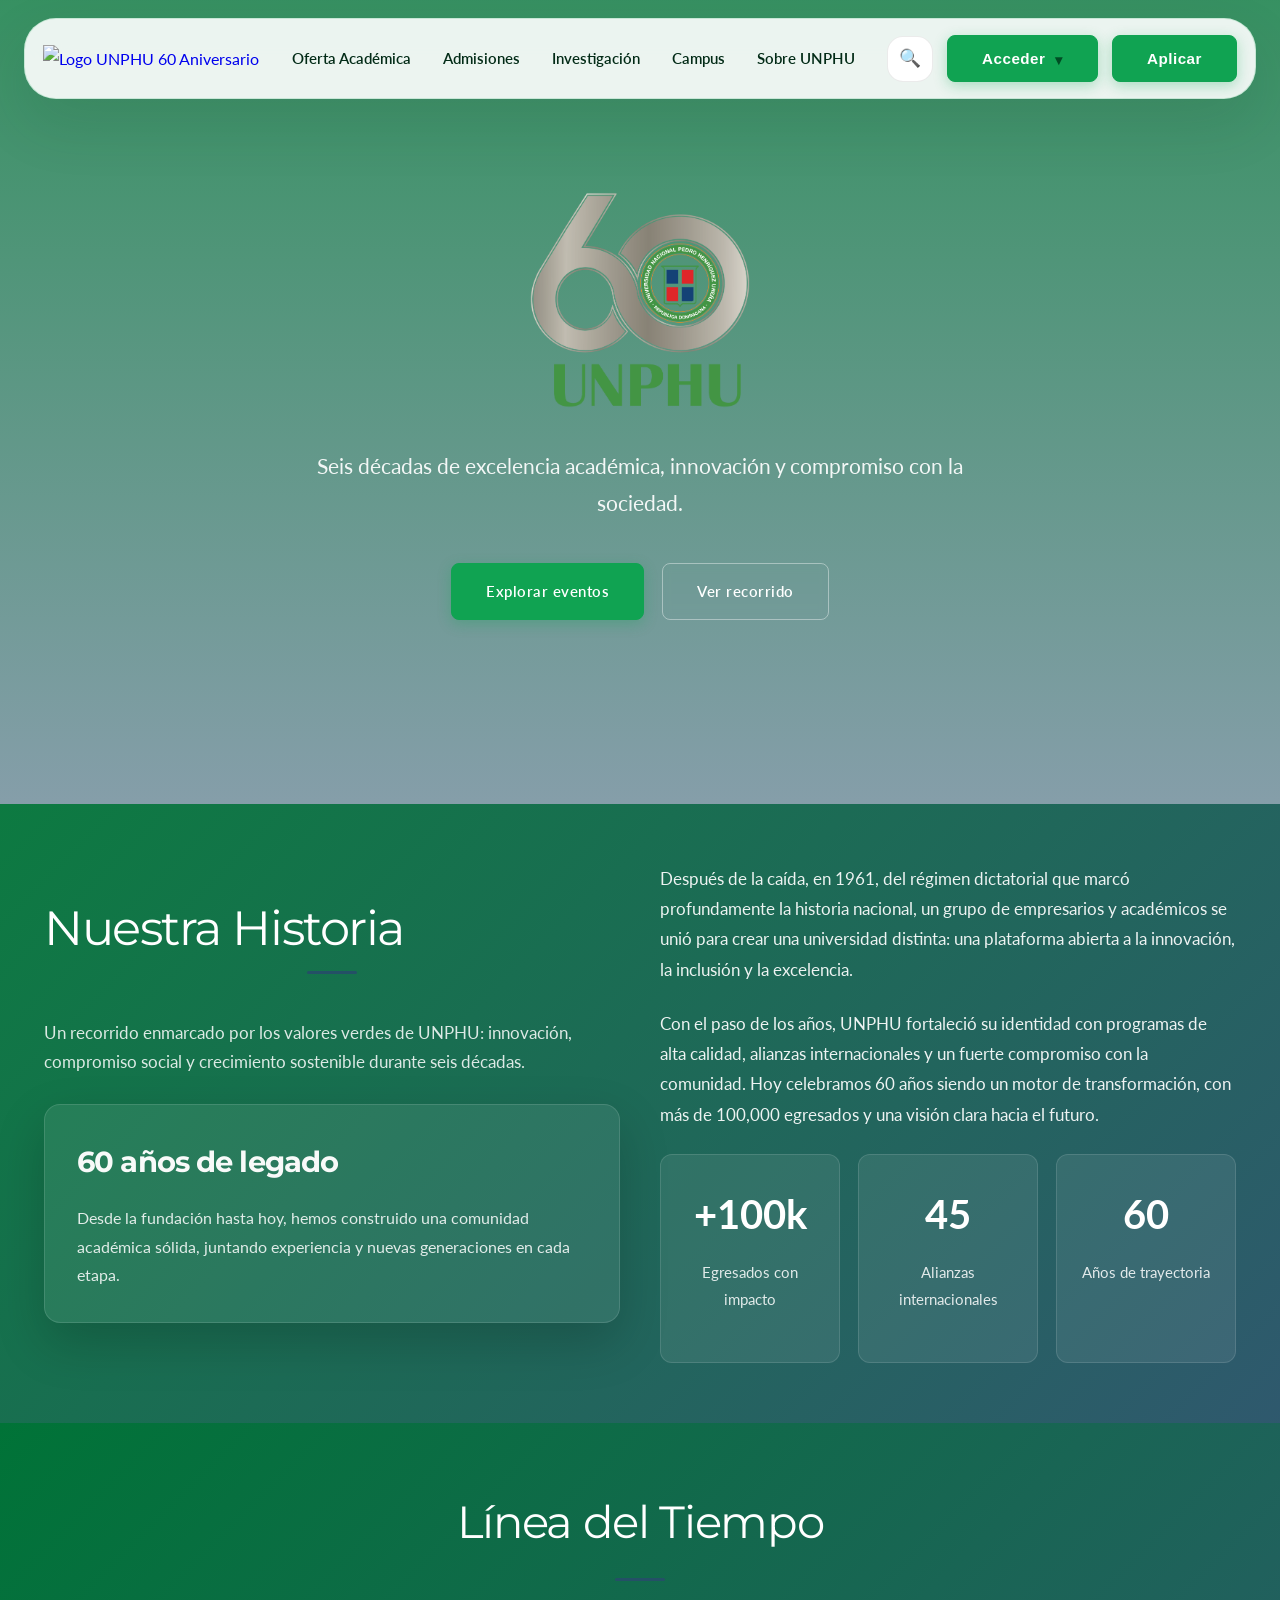
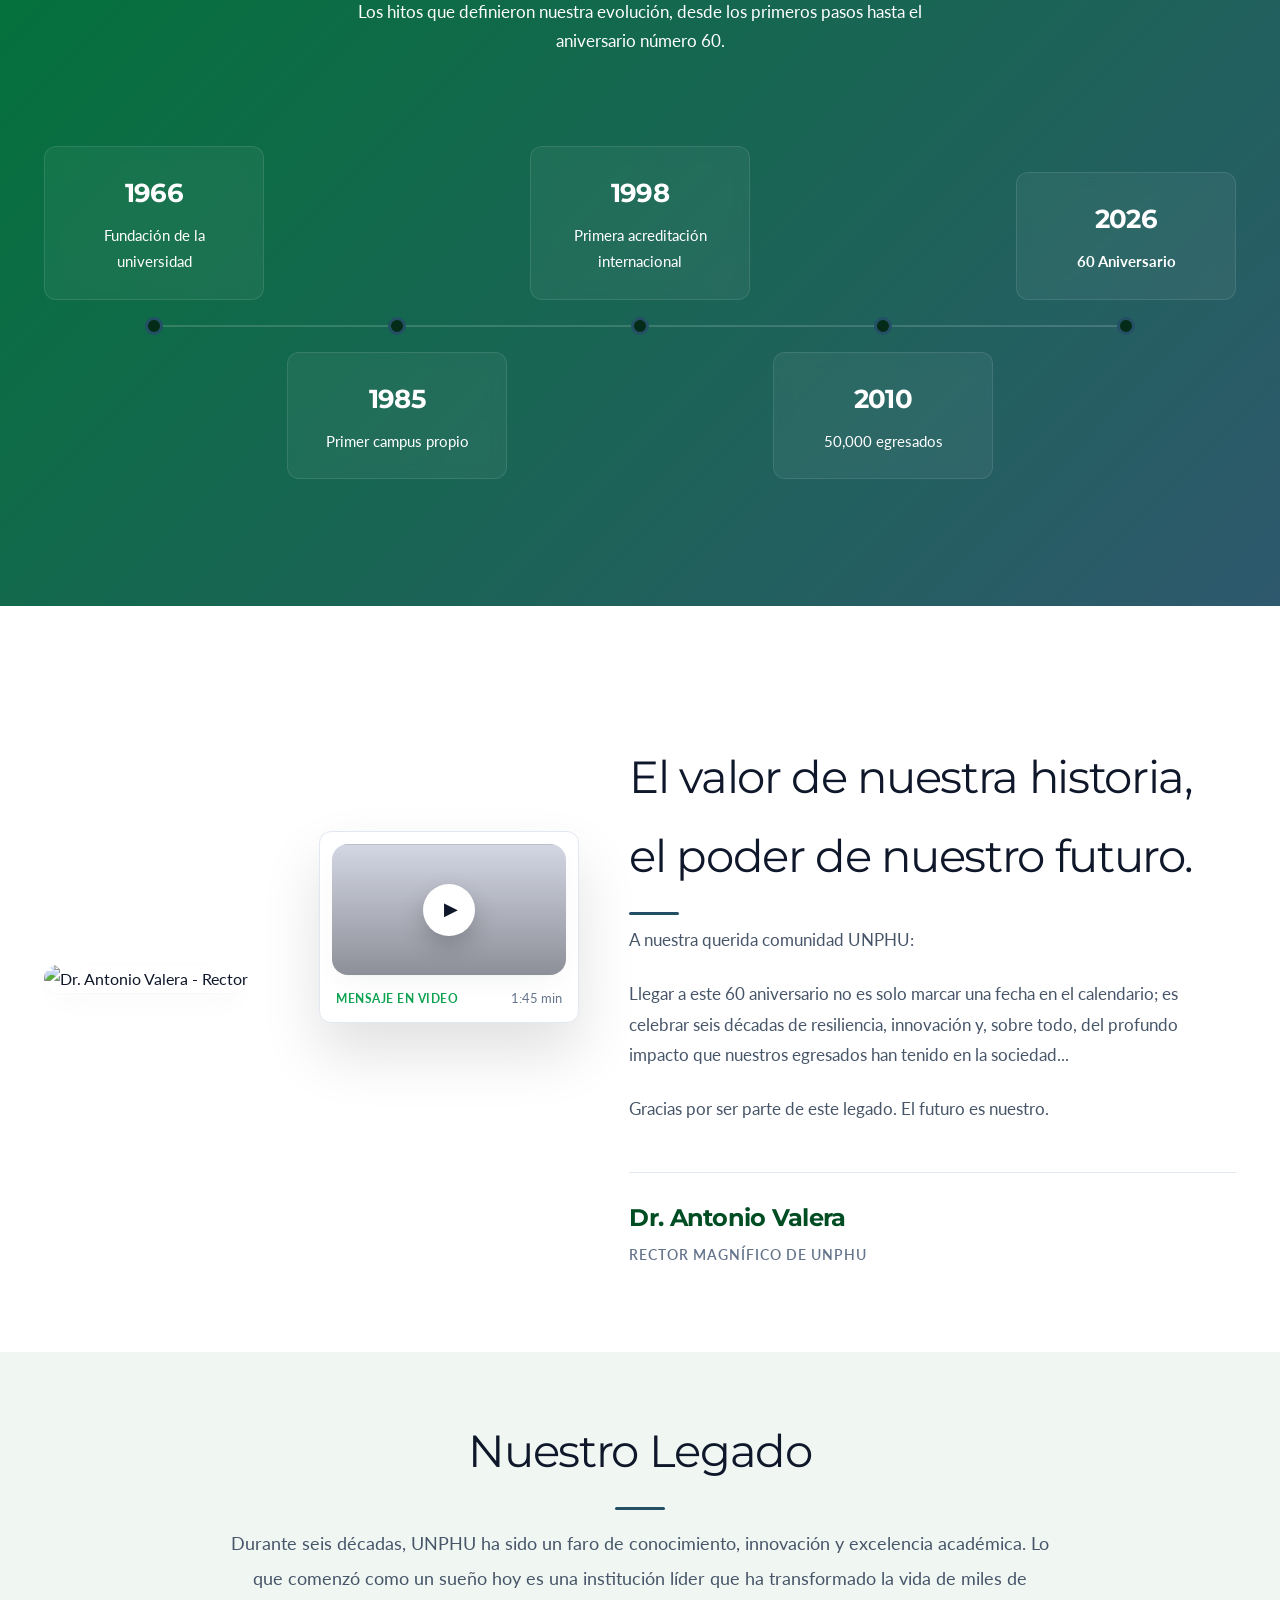
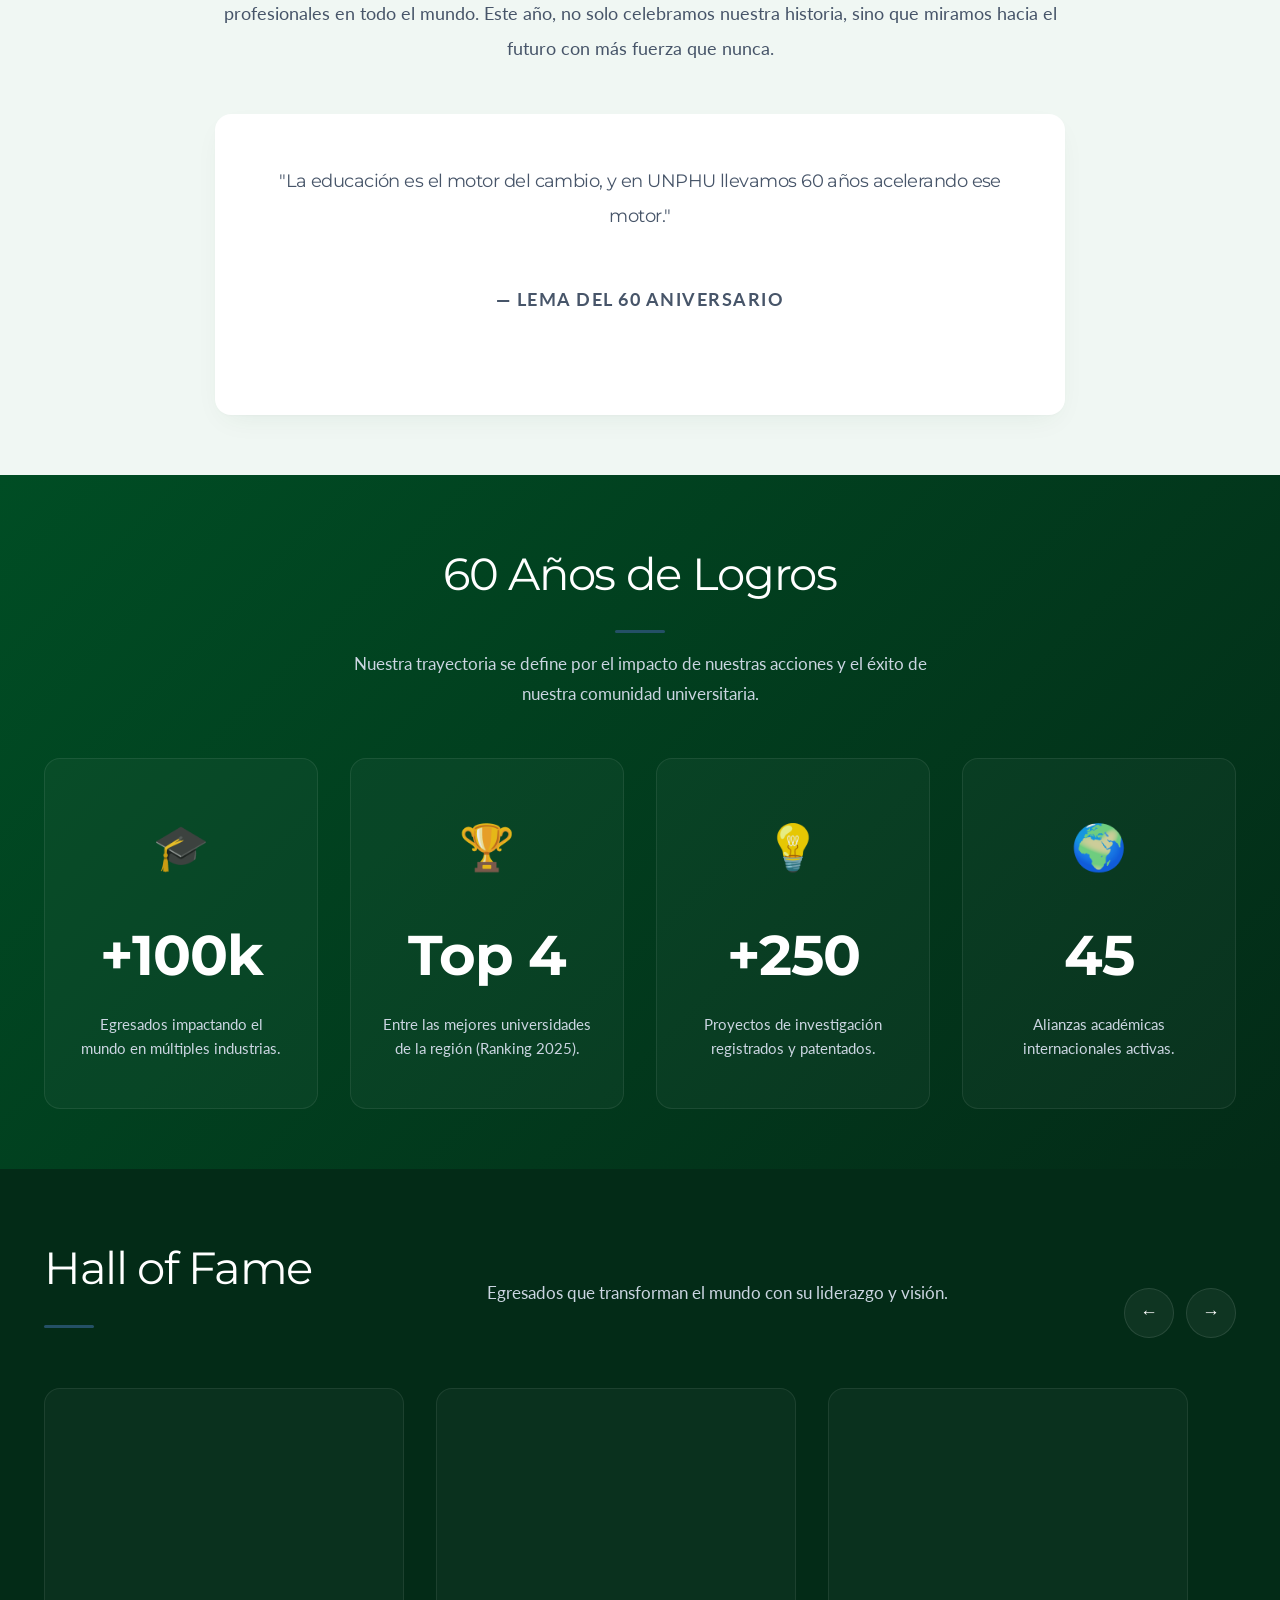
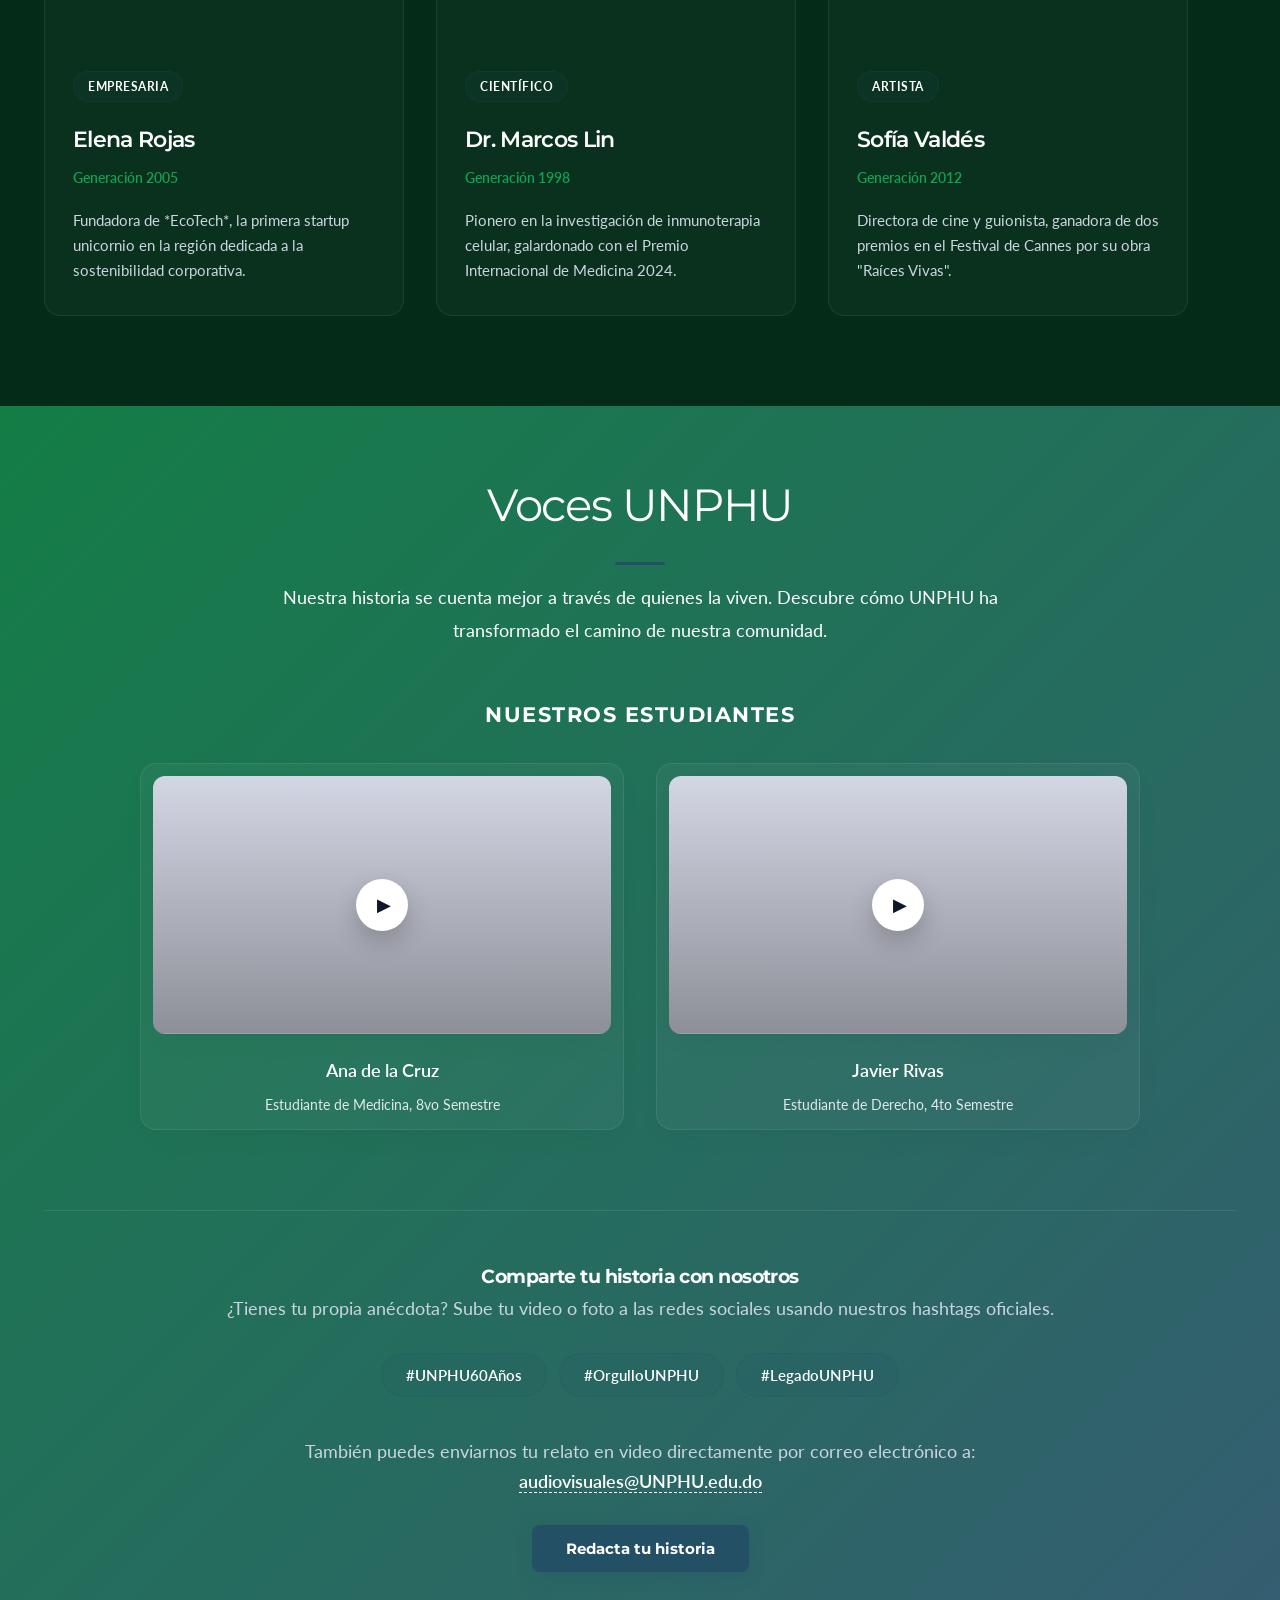
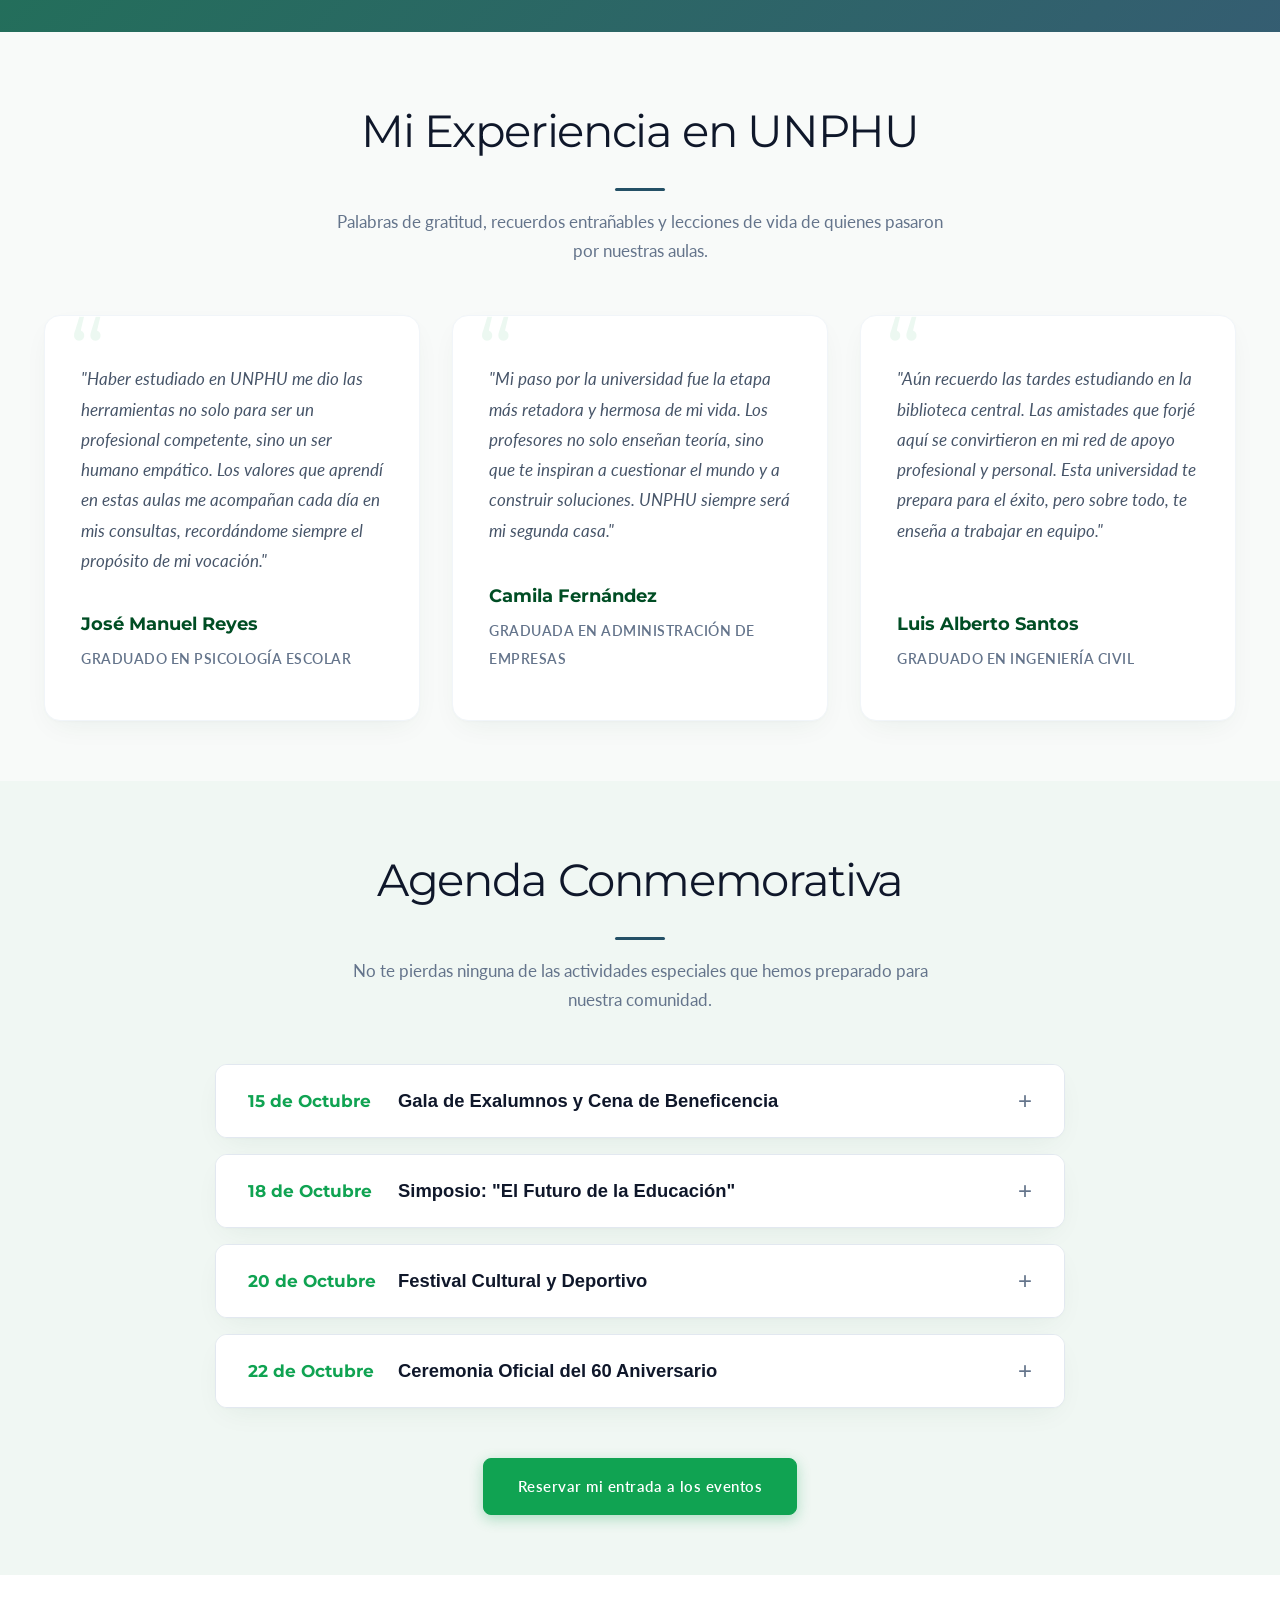
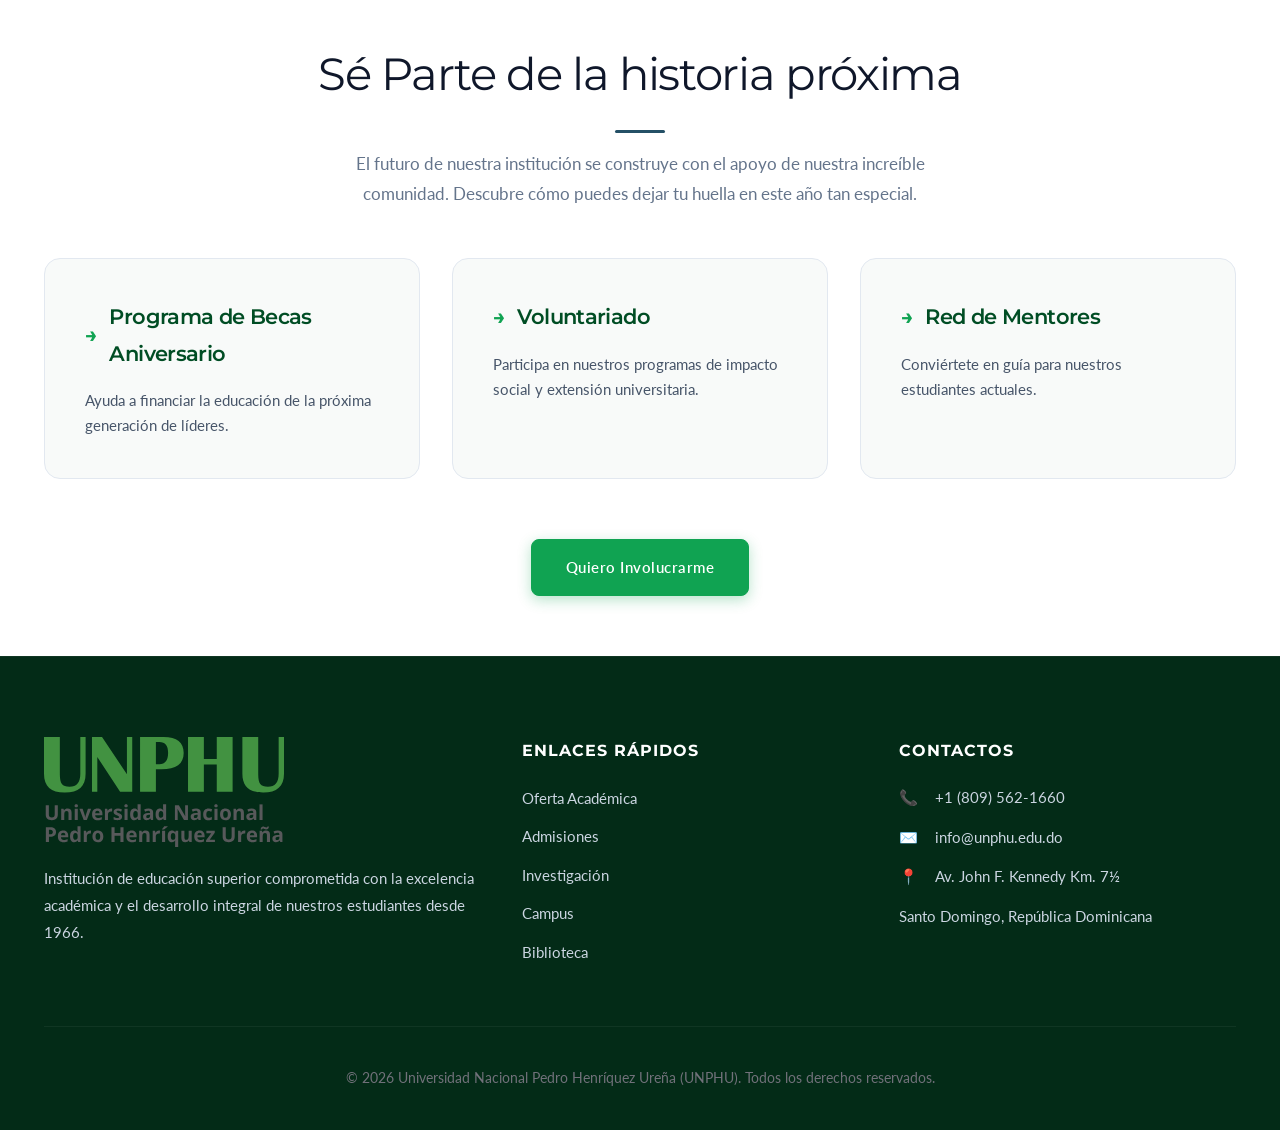
==== index.html @ 2c70471e "eliminé voces egresados" ====
<!DOCTYPE html>
<html lang="es">
<head>
    <meta charset="UTF-8">
    <meta name="viewport" content="width=device-width, initial-scale=1.0">
    <title>60 Aniversario | UNPHU</title>
    <link rel="preconnect" href="https://fonts.googleapis.com">
    <link rel="preconnect" href="https://fonts.gstatic.com" crossorigin>
    <link href="https://fonts.googleapis.com/css2?family=Lato:ital,wght@0,100;0,300;0,400;0,700;0,900;1,100;1,300;1,400;1,700;1,900&family=Montserrat:ital,wght@0,100..900;1,100..900&display=swap" rel="stylesheet">
    <link rel="stylesheet" href="css/style.css">
</head>
<body>

    <header>
        <div class="nav-container">
            <a href="#" class="logo">
                <img src="https://innovacion.unphu.edu.do/logo-unphu-60-aniversario.png" alt="Logo UNPHU 60 Aniversario" class="header-logo-img">
            </a>
            <nav class="main-nav">
                <a href="#oferta">Oferta Académica</a>
                <a href="#admisiones">Admisiones</a>
                <a href="#investigacion">Investigación</a>
                <a href="#campus">Campus</a>
                <a href="#sobre">Sobre UNPHU</a>
            </nav>
            <div class="header-actions">
                <button class="search-btn" aria-label="Buscar">🔍</button>
                <button class="btn btn-primary header-cta">Acceder</button>
                <button class="btn btn-primary">Aplicar</button>
            </div>
        </div>
    </header>

    <section class="hero hero-landing">
        <video class="hero-video-background" autoplay muted loop playsinline>
            <source src="assets\videos\animate.mp4" type="video/mp4">
        </video>
        <div class="hero-content fade-up">
            <img src="images\logos\logo 60 Nuevo-01.png" alt="Logo UNPHU 60 Aniversario" class="hero-logo">
            <p class="hero-subtitle">Seis décadas de excelencia académica, innovación y compromiso con la sociedad.</p>
            <div class="cta-group">
                <a href="#agenda" class="btn btn-primary">Explorar eventos</a>
                <a href="#mensaje-rector" class="btn btn-secondary">Ver recorrido</a>
            </div>
        </div>
    </section>

    <section class="history-intro" id="historia">
        <div class="container history-grid">
            <div class="history-panel reveal-left">
                <h2 class="section-title text-white">Nuestra Historia</h2>
                <p class="section-description light">Un recorrido enmarcado por los valores verdes de UNPHU: innovación, compromiso social y crecimiento sostenible durante seis décadas.</p>
                <div class="history-card">
                    <h3>60 años de legado</h3>
                    <p>Desde la fundación hasta hoy, hemos construido una comunidad académica sólida, juntando experiencia y nuevas generaciones en cada etapa.</p>
                </div>
            </div>
            <div class="history-content reveal-right">
                <p>Después de la caída, en 1961, del régimen dictatorial que marcó profundamente la historia nacional, un grupo de empresarios y académicos se unió para crear una universidad distinta: una plataforma abierta a la innovación, la inclusión y la excelencia.</p>
                <p>Con el paso de los años, UNPHU fortaleció su identidad con programas de alta calidad, alianzas internacionales y un fuerte compromiso con la comunidad. Hoy celebramos 60 años siendo un motor de transformación, con más de 100,000 egresados y una visión clara hacia el futuro.</p>
                <div class="history-stats-grid">
                    <div class="history-stat">
                        <span>+100k</span>
                        <p>Egresados con impacto</p>
                    </div>
                    <div class="history-stat">
                        <span>45</span>
                        <p>Alianzas internacionales</p>
                    </div>
                    <div class="history-stat">
                        <span>60</span>
                        <p>Años de trayectoria</p>
                    </div>
                </div>
            </div>
        </div>
    </section>

    <section class="timeline-section" id="timeline">
        <div class="container">
            <h2 class="section-title text-white reveal">Línea del Tiempo</h2>
            <p class="section-description light reveal">Los hitos que definieron nuestra evolución, desde los primeros pasos hasta el aniversario número 60.</p>
            
            <div class="timeline-wrapper">
                <div class="timeline-horizontal">
                    <div class="timeline-line"></div>

                    <div class="timeline-item top reveal-left">
                        <div class="timeline-dot"></div>
                        <div class="timeline-content">
                            <h3 class="timeline-year">1966</h3>
                            <p>Fundación de la universidad</p>
                        </div>
                    </div>

                    <div class="timeline-item bottom reveal-right">
                        <div class="timeline-dot"></div>
                        <div class="timeline-content">
                            <h3 class="timeline-year">1985</h3>
                            <p>Primer campus propio</p>
                        </div>
                    </div>

                    <div class="timeline-item top reveal-left">
                        <div class="timeline-dot"></div>
                        <div class="timeline-content">
                            <h3 class="timeline-year">1998</h3>
                            <p>Primera acreditación internacional</p>
                        </div>
                    </div>

                    <div class="timeline-item bottom reveal-right">
                        <div class="timeline-dot"></div>
                        <div class="timeline-content">
                            <h3 class="timeline-year">2010</h3>
                            <p>50,000 egresados</p>
                        </div>
                    </div>

                    <div class="timeline-item top reveal-scale">
                        <div class="timeline-dot"></div>
                        <div class="timeline-content anniversary-highlight">
                            <h3 class="timeline-year">2026</h3>
                            <p><strong>60 Aniversario</strong></p>
                        </div>
                    </div>
                </div>
            </div>
        </div>
    </section>

<!-- En la sección del RECTOR, cambia los estilos inline por un HTML limpio que se beneficia de las nuevas reglas CSS -->
<section class="rector-message" id="mensaje-rector">
    <div class="container">
        <div class="rector-grid">
            <div class="rector-media reveal-left">
                <img src="https://images.unsplash.com/photo-1556157382-97eda2d62296?auto=format&fit=crop&w=800&q=80" alt="Dr. Antonio Valera - Rector" class="rector-photo">
                <div class="rector-video-card">
                    <div class="video-placeholder bg-rector-video">
                        <div class="play-btn small">▶</div>
                    </div>
                    <div class="rector-video-info">
                        <span class="video-badge">Mensaje en video</span>
                        <p>1:45 min</p>
                    </div>
                </div>
            </div>

            <div class="rector-content reveal-right">
                <!-- Se quitó el style inline; la clase badge-60 maneja el contexto premium de manera inteligente -->
                <span class="badge-60">Palabras de Bienvenida</span>
                <h2 class="section-title section-title-left">El valor de nuestra historia, <br>el poder de nuestro futuro.</h2>
                
                <p>A nuestra querida comunidad UNPHU:</p>
                <p>Llegar a este 60 aniversario no es solo marcar una fecha en el calendario; es celebrar seis décadas de resiliencia, innovación y, sobre todo, del profundo impacto que nuestros egresados han tenido en la sociedad...</p>
                <p>Gracias por ser parte de este legado. El futuro es nuestro.</p>

                <div class="rector-signature">
                    <h3 class="rector-name">Dr. Antonio Valera</h3>
                    <p class="rector-title">Rector Magnífico de UNPHU</p>
                </div>
            </div>
        </div>
    </div>
</section>

    <section class="legacy" id="legado">
        <div class="container">
            <h2 class="section-title">Nuestro Legado</h2>
            <div class="legacy-content">
                <p class="reveal">Durante seis décadas, UNPHU ha sido un faro de conocimiento, innovación y excelencia académica. Lo que comenzó como un sueño hoy es una institución líder que ha transformado la vida de miles de profesionales en todo el mundo. Este año, no solo celebramos nuestra historia, sino que miramos hacia el futuro con más fuerza que nunca.</p>
                
                <div class="quote-box">
                    <p class="motto">"La educación es el motor del cambio, y en UNPHU llevamos 60 años acelerando ese motor."</p>
                    <p class="author">— Lema del 60 Aniversario</p>
                </div>
            </div>
        </div>
    </section>

    <section class="achievements" id="logros">
        <div class="container">
            <h2 class="section-title text-white">60 Años de Logros</h2>
            <p class="section-description light">Nuestra trayectoria se define por el impacto de nuestras acciones y el éxito de nuestra comunidad universitaria.</p>
            
            <div class="achievements-grid">
                <div class="achievement-card reveal">
                    <div class="achievement-icon">🎓</div>
                    <div class="achievement-number">+100k</div>
                    <p>Egresados impactando el mundo en múltiples industrias.</p>
                </div>
                <div class="achievement-card reveal">
                    <div class="achievement-icon">🏆</div>
                    <div class="achievement-number">Top 4</div>
                    <p>Entre las mejores universidades de la región (Ranking 2025).</p>
                </div>
                <div class="achievement-card reveal">
                    <div class="achievement-icon">💡</div>
                    <div class="achievement-number">+250</div>
                    <p>Proyectos de investigación registrados y patentados.</p>
                </div>
                <div class="achievement-card reveal">
                    <div class="achievement-icon">🌍</div>
                    <div class="achievement-number">45</div>
                    <p>Alianzas académicas internacionales activas.</p>
                </div>
            </div>
        </div>
    </section>

    <section class="hall-of-fame" id="hall-of-fame">
        <div class="container relative">
            <div class="hof-header">
                <h2 class="section-title text-white section-title-left">Hall of Fame</h2>
                <p class="section-description light section-description-left">Egresados que transforman el mundo con su liderazgo y visión.</p>
                
                <div class="carousel-controls">
                    <button id="prevBtn" class="carousel-btn" aria-label="Anterior">←</button>
                    <button id="nextBtn" class="carousel-btn" aria-label="Siguiente">→</button>
                </div>
            </div>

            <div class="carousel-track-container" id="carouselTrack">
                <div class="carousel-track">
                    <div class="hof-card reveal">
                        <div class="hof-image" style="background-image: url('https://images.unsplash.com/photo-1573497019940-1c28c88b4f3e?auto=format&fit=crop&w=600&q=80');"></div>
                        <div class="hof-content">
                            <span class="hof-category">Empresaria</span>
                            <h3>Elena Rojas</h3>
                            <p class="hof-generation">Generación 2005</p>
                            <p class="hof-description">Fundadora de *EcoTech*, la primera startup unicornio en la región dedicada a la sostenibilidad corporativa.</p>
                        </div>
                    </div>
                    <div class="hof-card reveal">
                        <div class="hof-image" style="background-image: url('https://images.unsplash.com/photo-1532094349884-543bc11b234d?auto=format&fit=crop&w=600&q=80');"></div>
                        <div class="hof-content">
                            <span class="hof-category">Científico</span>
                            <h3>Dr. Marcos Lin</h3>
                            <p class="hof-generation">Generación 1998</p>
                            <p class="hof-description">Pionero en la investigación de inmunoterapia celular, galardonado con el Premio Internacional de Medicina 2024.</p>
                        </div>
                    </div>
                    <div class="hof-card reveal">
                        <div class="hof-image" style="background-image: url('https://images.unsplash.com/photo-1513364776144-60967b0f800f?auto=format&fit=crop&w=600&q=80');"></div>
                        <div class="hof-content">
                            <span class="hof-category">Artista</span>
                            <h3>Sofía Valdés</h3>
                            <p class="hof-generation">Generación 2012</p>
                            <p class="hof-description">Directora de cine y guionista, ganadora de dos premios en el Festival de Cannes por su obra "Raíces Vivas".</p>
                        </div>
                    </div>
                    <div class="hof-card reveal">
                        <div class="hof-image" style="background-image: url('https://images.unsplash.com/photo-1556157382-97eda2d62296?auto=format&fit=crop&w=600&q=80');"></div>
                        <div class="hof-content">
                            <span class="hof-category">Político</span>
                            <h3>Lic. Roberto Cruz</h3>
                            <p class="hof-generation">Generación 1990</p>
                            <p class="hof-description">Ex-Ministro de Desarrollo Económico y actual embajador, clave en la redacción de leyes de inclusión social.</p>
                        </div>
                    </div>
                    <div class="hof-card reveal">
                        <div class="hof-image" style="background-image: url('https://images.unsplash.com/photo-1581091226825-a6a2a5aee158?auto=format&fit=crop&w=600&q=80');"></div>
                        <div class="hof-content">
                            <span class="hof-category">Investigadora</span>
                            <h3>Dra. Amina Diop</h3>
                            <p class="hof-generation">Generación 2008</p>
                            <p class="hof-description">Líder del Centro de Energías Renovables. Sus patentes en paneles solares orgánicos están cambiando la industria global.</p>
                        </div>
                    </div>
                    <div class="hof-card">
                        <div class="hof-image" style="background-image: url('https://images.unsplash.com/photo-1519085360753-af0119f7cbe7?auto=format&fit=crop&w=600&q=80');"></div>
                        <div class="hof-content">
                            <span class="hof-category">Innovador Tecnológico</span>
                            <h3>Carlos Medina</h3>
                            <p class="hof-generation">Generación 2015</p>
                            <p class="hof-description">Creador de una plataforma de IA que democratiza el acceso a la educación en comunidades rurales de América Latina.</p>
                        </div>
                    </div>
                </div>
            </div>
        </div>
    </section>

    <!-- <section class="videos" id="videos">
        <div class="container">
            <h2 class="section-title">Revive Nuestra Historia</h2>
            <p class="section-description wide">Acompáñanos en este recorrido audiovisual por los hitos más importantes y descubre el espíritu que mueve a cada una de nuestras facultades.</p>
            
            <div class="main-video-wrapper reveal">
                <h3>Documental: "60 Años UNPHU"</h3>
                <div class="video-container">
                    <div class="video-placeholder main-video">
                        <div class="play-btn">▶</div>
                    </div>
                </div>
            </div>

            <hr class="video-divider">

            <h3 class="subsection-title">Felicitaciones de Nuestras Facultades</h3>
            <p class="section-description wide">Decanos, profesores y personal administrativo se unen para dedicar unas palabras a nuestra casa de estudios en su 60 aniversario.</p>
            <div class="faculty-videos-grid">
                <div class="video-card reveal">
                    <div class="video-placeholder bg-tech">
                        <div class="play-btn small">▶</div>
                    </div>
                    <h4>Facultad de Ciencias y Tecnología</h4>
                    <p class="video-caption">"¡Por 60 años más formando innovadores!"</p>
                </div>
                <div class="video-card reveal">
                    <div class="video-placeholder bg-health">
                        <div class="play-btn small">▶</div>
                    </div>
                    <h4>Facultad de Ciencias de la Salud</h4>
                    <p class="video-caption">"Celebramos un legado de vocación y servicio."</p>
                </div>
                <div class="video-card reveal">
                    <div class="video-placeholder bg-business">
                        <div class="play-btn small">▶</div>
                    </div>
                    <h4>Facultad de Negocios y Economía</h4>
                    <p class="video-caption">"60 años impulsando líderes emprendedores."</p>
                </div>
                <div class="video-card reveal">
                    <div class="video-placeholder bg-arts">
                        <div class="play-btn small">▶</div>
                    </div>
                    <h4>Facultad de Humanidades y Artes</h4>
                    <p class="video-caption">"Honrando seis décadas de pensamiento crítico y cultura."</p>
                </div>
            </div>
        </div>
    </section> -->

    <section class="voices">
        <div class="container">
            <h2 class="section-title text-white">Voces UNPHU</h2>
            <p class="voices-intro">Nuestra historia se cuenta mejor a través de quienes la viven. Descubre cómo UNPHU ha transformado el camino de nuestra comunidad.</p>
            

            <h3 class="voices-subtitle mt-50">Nuestros Estudiantes</h3>
            <div class="voices-video-grid">
                <div class="video-card">
                    <div class="video-placeholder bg-student-1"><div class="play-btn small">▶</div></div>
                    <h4>Ana de la Cruz</h4>
                    <p>Estudiante de Medicina, 8vo Semestre</p>
                </div>
                <div class="video-card">
                    <div class="video-placeholder bg-student-2"><div class="play-btn small">▶</div></div>
                    <h4>Javier Rivas</h4>
                    <p>Estudiante de Derecho, 4to Semestre</p>
                </div>
            </div>

            <div class="cta-share">
                <h3 class="cta-title text-white">Comparte tu historia con nosotros</h3>
                <p>¿Tienes tu propia anécdota? Sube tu video o foto a las redes sociales usando nuestros hashtags oficiales.</p>
                
                <div class="hashtags">
                    <span class="hashtag">#UNPHU60Años</span>
                    <span class="hashtag">#OrgulloUNPHU</span>
                    <span class="hashtag">#LegadoUNPHU</span>
                </div>

                <div class="alternative-share">
                    <p class="alternative-share-text">
                        También puedes enviarnos tu relato en video directamente por correo electrónico a: <br>
                        <a href="mailto:audiovisuales@UNPHU.edu.do?subject=Anécdota 60 Aniversario UNPHU" class="mailto-link">audiovisuales@UNPHU.edu.do</a>
                    </p>
                    <button id="openStoryModal" class="btn-share-story">Redacta tu historia</button>
                </div>
            </div>
        </div>
    </section>

    <section class="testimonials" id="experiencias">
        <div class="container">
            <h2 class="section-title">Mi Experiencia en UNPHU</h2>
            <p class="section-description">Palabras de gratitud, recuerdos entrañables y lecciones de vida de quienes pasaron por nuestras aulas.</p>
            
            <div class="testimonials-grid">
                <div class="testimonial-card reveal">
                    <p class="testimonial-text">"Haber estudiado en UNPHU me dio las herramientas no solo para ser un profesional competente, sino un ser humano empático. Los valores que aprendí en estas aulas me acompañan cada día en mis consultas, recordándome siempre el propósito de mi vocación."</p>
                    <div class="testimonial-author">
                        <h4>José Manuel Reyes</h4>
                        <span>Graduado en Psicología Escolar</span>
                    </div>
                </div>
                <div class="testimonial-card reveal">
                    <p class="testimonial-text">"Mi paso por la universidad fue la etapa más retadora y hermosa de mi vida. Los profesores no solo enseñan teoría, sino que te inspiran a cuestionar el mundo y a construir soluciones. UNPHU siempre será mi segunda casa."</p>
                    <div class="testimonial-author">
                        <h4>Camila Fernández</h4>
                        <span>Graduada en Administración de Empresas</span>
                    </div>
                </div>
                <div class="testimonial-card reveal">
                    <p class="testimonial-text">"Aún recuerdo las tardes estudiando en la biblioteca central. Las amistades que forjé aquí se convirtieron en mi red de apoyo profesional y personal. Esta universidad te prepara para el éxito, pero sobre todo, te enseña a trabajar en equipo."</p>
                    <div class="testimonial-author">
                        <h4>Luis Alberto Santos</h4>
                        <span>Graduado en Ingeniería Civil</span>
                    </div>
                </div>
            </div>
        </div>
    </section>

    <section class="agenda" id="agenda">
        <div class="container">
            <h2 class="section-title">Agenda Conmemorativa</h2>
            <p class="section-description">No te pierdas ninguna de las actividades especiales que hemos preparado para nuestra comunidad.</p>
            
            <div class="accordion">
                <div class="accordion-item">
                    <button class="accordion-header">
                        <span class="accordion-date">15 de Octubre</span>
                        <span class="accordion-title">Gala de Exalumnos y Cena de Beneficencia</span>
                        <span class="accordion-icon">+</span>
                    </button>
                    <div class="accordion-content">
                        <div class="accordion-content-inner">
                            <p><strong>📍 Lugar:</strong> Gran Salón UNPHU</p>
                            <p><strong>⏰ Hora:</strong> 20:00 hrs</p>
                            <p style="margin-top: 10px;">Únete a nosotros en una noche mágica para celebrar nuestros logros y contribuir al fondo de becas de la universidad. Código de vestimenta: Formal.</p>
                        </div>
                    </div>
                </div>

                <div class="accordion-item">
                    <button class="accordion-header">
                        <span class="accordion-date">18 de Octubre</span>
                        <span class="accordion-title">Simposio: "El Futuro de la Educación"</span>
                        <span class="accordion-icon">+</span>
                    </button>
                    <div class="accordion-content">
                        <div class="accordion-content-inner">
                            <p><strong>📍 Lugar:</strong> Auditorio Principal</p>
                            <p><strong>⏰ Hora:</strong> 10:00 hrs</p>
                            <p style="margin-top: 10px;">Paneles y conferencias magistrales con expertos internacionales debatiendo sobre los retos y oportunidades de la educación superior.</p>
                        </div>
                    </div>
                </div>

                <div class="accordion-item">
                    <button class="accordion-header">
                        <span class="accordion-date">20 de Octubre</span>
                        <span class="accordion-title">Festival Cultural y Deportivo</span>
                        <span class="accordion-icon">+</span>
                    </button>
                    <div class="accordion-content">
                        <div class="accordion-content-inner">
                            <p><strong>📍 Lugar:</strong> Campus Central</p>
                            <p><strong>⏰ Hora:</strong> 09:00 hrs</p>
                            <p style="margin-top: 10px;">Un día lleno de actividades al aire libre, torneos deportivos interfacultades, presentaciones artísticas y food trucks para toda la familia.</p>
                        </div>
                    </div>
                </div>

                <div class="accordion-item">
                    <button class="accordion-header">
                        <span class="accordion-date">22 de Octubre</span>
                        <span class="accordion-title">Ceremonia Oficial del 60 Aniversario</span>
                        <span class="accordion-icon">+</span>
                    </button>
                    <div class="accordion-content">
                        <div class="accordion-content-inner">
                            <p><strong>📍 Lugar:</strong> Plaza de los Fundadores</p>
                            <p><strong>⏰ Hora:</strong> 11:30 hrs</p>
                            <p style="margin-top: 10px;">El acto central de nuestro aniversario con la presencia de autoridades, corte de cinta conmemorativo y develación de la placa de los 60 años.</p>
                        </div>
                    </div>
                </div>
            </div>

            <div class="btn-container" style="text-align: center;">
                <a href="#" class="btn btn-primary">Reservar mi entrada a los eventos</a>
            </div>
        </div>
    </section>

    <section class="future">
        <div class="container">
            <h2 class="section-title">Sé Parte de la historia próxima</h2>
            <p class="section-description">El futuro de nuestra institución se construye con el apoyo de nuestra increíble comunidad. Descubre cómo puedes dejar tu huella en este año tan especial.</p>
            
            <div class="future-grid">
                <div class="future-card reveal">
                    <h3>Programa de Becas Aniversario</h3>
                    <p>Ayuda a financiar la educación de la próxima generación de líderes.</p>
                </div>
                <div class="future-card reveal">
                    <h3>Voluntariado</h3>
                    <p>Participa en nuestros programas de impacto social y extensión universitaria.</p>
                </div>
                <div class="future-card reveal">
                    <h3>Red de Mentores</h3>
                    <p>Conviértete en guía para nuestros estudiantes actuales.</p>
                </div>
            </div>

            <div class="btn-container" style="text-align: center;">
                <a href="#" class="btn btn-primary">Quiero Involucrarme</a>
            </div>
        </div>
    </section>

    <div id="storyModal" class="modal-overlay">
        <div class="modal-content">
            <span class="modal-close" id="closeStoryModal">&times;</span>
            <h3 class="modal-title">Comparte tu historia</h3>
            <p class="modal-subtitle">Tu experiencia formará parte de las memorias de nuestro 60 aniversario.</p>
            
            <form id="storyForm">
                <div class="form-group">
                    <label for="storyName">Nombre Completo:</label>
                    <input type="text" id="storyName" required placeholder="Ej. Juan Pérez">
                </div>
                
                <div class="form-group">
                    <label>¿Cuál es tu estado actual en la universidad?</label>
                    <div class="radio-group">
                        <label>
                            <input type="radio" name="userStatus" id="radioEgresado" value="Egresado" required> 
                            Egresado
                        </label>
                        <label>
                            <input type="radio" name="userStatus" id="radioEstudiante" value="Estudiante Activo" required> 
                            Estudiante Activo
                        </label>
                    </div>
                </div>

                <div class="form-group hidden" id="groupGraduationYear">
                    <label for="graduationYear">Año de graduación:</label>
                    <input type="number" id="graduationYear" placeholder="Ej. 2018" min="1966" max="2026">
                </div>

                <div class="form-group hidden" id="groupCurrentTerm">
                    <label for="currentTerm">Cuatrimestre que estás cursando:</label>
                    <input type="text" id="currentTerm" placeholder="Ej. 8vo Cuatrimestre">
                </div>
                
                <div class="form-group">
                    <label for="storyText">Tu anécdota o mensaje:</label>
                    <textarea id="storyText" rows="6" required placeholder="Escribe aquí tu recuerdo más especial..."></textarea>
                </div>

                <button type="submit" class="btn-submit-story">Enviar mi historia</button>
            </form>
        </div>
    </div> 

        <footer>
        <div class="container">
            <div class="footer-grid">
                <div class="footer-brand">
                    <img src="images/logos/unphu-logo-new.svg" alt="UNPHU logo" class="footer-logo-img">
                    <p>Institución de educación superior comprometida con la excelencia académica y el desarrollo integral de nuestros estudiantes desde 1966.</p>
                </div>
                <div class="footer-links">
                    <h3>Enlaces Rápidos</h3>
                    <ul>
                        <li><a href="#oferta">Oferta Académica</a></li>
                        <li><a href="#admisiones">Admisiones</a></li>
                        <li><a href="#investigacion">Investigación</a></li>
                        <li><a href="#campus">Campus</a></li>
                        <li><a href="#biblioteca">Biblioteca</a></li>
                    </ul>
                </div>
                <div class="footer-contact">
                    <h3>Contactos</h3>
                    <p><span>📞</span> +1 (809) 562-1660</p>
                    <p><span>✉️</span> info@unphu.edu.do</p>
                    <p><span>📍</span> Av. John F. Kennedy Km. 7½</p>
                    <p>Santo Domingo, República Dominicana</p>
                </div>
            </div>
            <div class="copyright">
                <p>© 2026 Universidad Nacional Pedro Henríquez Ureña (UNPHU). Todos los derechos reservados.</p>
            </div>
        </div>
    </footer>

    <script src="js/main.js" defer></script>
    <script src="js/animations.js" defer></script>
</body>
</html>
---- css/style.css ----
:root {
    /* Paleta de Verdes Institucionales Renovada (Estilo Premium) */
    --primary: #007337;       
    --primary-light: #10a352; 
    --primary-dark: #004d24;  
    --dark-bg: #032b17;
    
    /* Color secundario azul profundo */      
    --accent: #245066; 
    --accent-hover: #1e4058; 
    
    --bg-light: #f8faf9;
    --bg-warm: #f0f7f3; 
    
    --text-dark: #0f172a;
    --text-light: #ffffff;
    --text-muted: #64748b;
    --border-color: #e2e8f0;
    --radius-lg: 16px;
    --radius-md: 12px;
    --radius-sm: 8px;
    --shadow-smooth: 0 10px 30px -10px rgba(0, 74, 36, 0.08), 0 1px 3px rgba(0,0,0,0.02);
    --shadow-hover: 0 20px 40px -15px rgba(0, 74, 36, 0.15);
}

* { box-sizing: border-box; margin: 0; padding: 0; }

html { scroll-behavior: smooth; }

body {
    font-family: 'Lato', sans-serif;
    color: var(--text-dark);
    background-color: var(--bg-light);
    line-height: 1.75;
    -webkit-font-smoothing: antialiased;
    padding-top: 0;
}

h1, h2, h3, .motto, .cta-title {
    font-family: 'Montserrat', sans-serif;
    letter-spacing: -0.03em;
}

.container { width: 100%; max-width: 1240px; margin: 0 auto; padding: 0 24px; }

.text-white { color: var(--text-light) !important; }
.mt-50 { margin-top: 50px; }

.section-description { text-align: center; color: var(--text-muted); max-width: 620px; margin: 0 auto 50px; font-size: 1.05rem; }
.section-description.light { color: #cbd5e1; }
.section-description.wide { max-width: 750px; }

/* Header Moderno con Efecto de Vidrio Flotante */
header {
    background-color: rgba(255,255,255,0.9);
    backdrop-filter: blur(24px);
    -webkit-backdrop-filter: blur(24px);
    position: fixed; width: calc(100% - 48px); top: 18px; left: 50%; transform: translateX(-50%);
    z-index: 1000;
    border: 1px solid rgba(16, 163, 82, 0.16);
    box-shadow: 0 24px 60px rgba(16, 60, 37, 0.12);
    border-radius: 32px;
    padding: 0.5rem 0;
}
.nav-container { display: flex; justify-content: space-between; align-items: center; padding: 8px 18px; max-width: 1240px; margin: 0 auto; gap: 24px; }
.logo { display: inline-flex; align-items: center; text-decoration: none; }
.header-logo-img { max-height: 52px; width: auto; display: block; }
.logo span { color: var(--primary); }
.main-nav { display: flex; gap: 32px; }
.main-nav a { color: var(--dark-bg); text-decoration: none; font-weight: 600; font-size: 0.95rem; position: relative; padding: 4px 0; transition: color 0.2s ease; }
.main-nav a::after { content: ''; position: absolute; left: 0; bottom: -6px; width: 0; height: 2px; background-color: var(--primary); transition: width 0.25s ease; }
.main-nav a:hover, .main-nav a:focus { color: var(--primary); }
.main-nav a:hover::after, .main-nav a.active::after { width: 100%; }
.header-actions { display: flex; align-items: center; gap: 14px; }
.search-btn { width: 46px; height: 46px; border-radius: 16px; border: 1px solid rgba(0,0,0,0.08); background: white; color: var(--dark-bg); cursor: pointer; font-size: 1.1rem; transition: transform 0.2s ease, border-color 0.2s ease; }
.search-btn:hover { transform: translateY(-1px); border-color: rgba(16, 163, 82, 0.2); }
.header-cta { padding: 12px 28px; background-color: white; color: var(--primary-dark); border: 1px solid rgba(16, 163, 82, 0.22); box-shadow: 0 10px 24px rgba(16, 60, 37, 0.08); position: relative; }
.header-cta::after { content: '▾'; display: inline-block; margin-left: 10px; font-size: 0.9rem; line-height: 1; vertical-align: middle; color: var(--primary-dark); }
.header-cta:hover { background-color: #f7f9f4; }

/* Hero Section Impresionante */
.hero-landing {
    min-height: calc(100vh - 96px);
    display: flex;
    align-items: center;
    justify-content: center;
    text-align: center;
    color: var(--text-light);
    padding: 150px 0;
    position: relative;
    overflow: hidden;
}
.hero-landing {
    padding: 150px 0;
}

@media (max-width: 992px) {
    .hero-landing {
        padding: 120px 0;
    }
}

@media (max-width: 768px) {
    .hero-landing {
        padding: 100px 0;
    }
}

@media (max-width: 576px) {
    .hero-landing {
        padding: 80px 0;
    }
}
.hero-video-background {
    position: absolute;
    inset: 0;
    width: 100%;
    height: 100%;
    object-fit: cover;
    z-index: 0;
}
.hero-landing::before {
    content: '';
    position: absolute;
    inset: 0;
    background: linear-gradient(180deg, rgba(0,115,55,0.78), rgba(36,80,102,0.54));
    z-index: 1;
}
.hero-content { max-width: 900px; padding: 0 24px; position: relative; z-index: 2; }
.badge-60 { display: inline-block; border: 1px solid rgba(255,255,255,0.2); color: var(--text-light); background-color: rgba(255,255,255,0.08); padding: 10px 24px; font-weight: 700; text-transform: uppercase; letter-spacing: 2px; margin-bottom: 24px; font-size: 0.95rem; border-radius: 999px; font-family: 'Montserrat', sans-serif; }
.hero-landing h1 { font-size: clamp(3rem, 5vw, 5.2rem); margin-bottom: 26px; line-height: 1.02; font-weight: 700; }
.hero-highlight { color: var(--text-light); }
.hero-subtitle { font-size: 1.3rem; margin-bottom: 42px; color: rgba(255,255,255,0.92); max-width: 720px; margin-left: auto; margin-right: auto; }
.cta-group { display: flex; gap: 18px; justify-content: center; flex-wrap: wrap; }
.btn-primary { background-color: var(--primary); color: var(--text-light); border: none; box-shadow: 0 18px 36px rgba(0, 115, 55, 0.24); }
.btn-secondary { background-color: rgba(255,255,255,0.14); color: var(--text-light); border: 1px solid rgba(255,255,255,0.25); }
.hero-features { padding: 60px 0; background-color: #f7fbf8; }
.features-grid { display: grid; grid-template-columns: repeat(3, minmax(0, 1fr)); gap: 24px; }
.feature-card { background: white; border-radius: 28px; padding: 32px 28px; box-shadow: 0 24px 80px rgba(0,0,0,0.08); border: 1px solid rgba(16, 163, 82,0.08); display: flex; flex-direction: column; justify-content: space-between; min-height: 280px; }
.feature-badge { display: inline-flex; align-items: center; gap: 10px; padding: 12px 18px; border-radius: 999px; background: rgba(0, 115, 55, 0.08); color: var(--primary-dark); font-weight: 700; margin-bottom: 22px; }
.feature-card h3 { font-size: 1.45rem; margin-bottom: 14px; color: var(--dark-bg); }
.feature-card p { color: #475569; line-height: 1.75; margin-bottom: 26px; }
.feature-link { color: var(--primary); font-weight: 700; text-decoration: none; }
.feature-card:hover { transform: translateY(-4px); box-shadow: 0 28px 90px rgba(0,0,0,0.1); }
.hero-logo { max-width: 300px; margin-bottom: 24px; }

@media (max-width: 1024px) {
    .main-nav { display: none; }
    .header-actions { gap: 10px; }
    .features-grid { grid-template-columns: 1fr; }
}

@media (max-width: 768px) {
    .hero-landing { padding: 60px 0; }
    .hero-landing h1 { font-size: 3.2rem; }
    .cta-group { flex-direction: column; }
}

/* Botones Modernos */
.btn { display: inline-block; padding: 14px 34px; border-radius: var(--radius-sm); text-decoration: none; font-weight: 600; font-size: 0.95rem; transition: all 0.3s cubic-bezier(0.16, 1, 0.3, 1); cursor: pointer; letter-spacing: 0.5px; }
.btn-primary { background-color: var(--primary-light); color: var(--text-light); border: 1px solid var(--primary-light); box-shadow: 0 4px 14px rgba(16, 163, 82, 0.3); }
.btn-primary:hover { background-color: var(--primary); border-color: var(--primary); transform: translateY(-3px); box-shadow: 0 6px 20px rgba(16, 163, 82, 0.4); }
.btn-secondary { background-color: transparent; color: var(--text-light); border: 1px solid rgba(255, 255, 255, 0.4); backdrop-filter: blur(4px); }
.btn-secondary:hover { background-color: var(--text-light); color: var(--dark-bg); transform: translateY(-3px); border-color: var(--text-light); }

section { padding-top: 60px; padding-bottom: 60px; scroll-margin-top: 60px; }
.history-intro { background: linear-gradient(135deg, rgba(0,115,55,0.95), rgba(36,80,102,0.95)); color: var(--text-light); padding-top: 60px; padding-bottom: 60px; }
.history-grid { display: grid; grid-template-columns: repeat(2, minmax(0, 1fr)); gap: 40px; align-items: center; }
.history-panel { display: flex; flex-direction: column; gap: 28px; }
.history-panel .badge-60 { border-color: rgba(255,255,255,0.3); background-color: rgba(255,255,255,0.08); color: #f8faf9; }
.history-panel h2 { text-align: left; font-size: 3rem; line-height: 1.05; }
.history-panel .section-description { text-align: left; max-width: 100%; color: rgba(255,255,255,0.85); margin: 0; }
.history-card { background-color: rgba(255,255,255,0.08); border: 1px solid rgba(255,255,255,0.12); border-radius: var(--radius-lg); padding: 32px; box-shadow: 0 20px 50px rgba(0,0,0,0.18); }
.history-card h3 { margin-bottom: 16px; font-size: 1.8rem; color: #f8faf9; }
.history-card p { color: rgba(255,255,255,0.86); line-height: 1.8; }
.history-content p { color: rgba(255,255,255,0.92); font-size: 1.05rem; line-height: 1.8; margin-bottom: 24px; }
.history-stats-grid { display: grid; grid-template-columns: repeat(3, minmax(0, 1fr)); gap: 18px; margin-top: 16px; }
.history-stat { background-color: rgba(255,255,255,0.08); border: 1px solid rgba(255,255,255,0.12); border-radius: var(--radius-md); padding: 24px; text-align: center; }
.history-stat span { display: block; font-size: 2.5rem; font-weight: 700; color: var(--text-light); margin-bottom: 10px; }
.history-stat p { color: rgba(255,255,255,0.85); font-size: 0.95rem; }

@media (max-width: 1024px) {
    .history-grid { grid-template-columns: 1fr; }
    .history-stats-grid { grid-template-columns: repeat(2, minmax(0, 1fr)); }
}

@media (max-width: 768px) {
    .history-panel h2 { font-size: 2.4rem; }
    .history-card, .history-stat { padding: 24px; }
    .history-stats-grid { grid-template-columns: 1fr; }
}

.section-title { text-align: center; font-size: 2.8rem; font-weight: 400; margin-bottom: 16px; position: relative; padding-bottom: 20px; }
.section-title::after { content: ''; position: absolute; bottom: 0; left: 50%; transform: translateX(-50%); width: 50px; height: 3px; background-color: var(--accent); border-radius: 2px; }
.section-title-left { text-align: left; margin-bottom: 10px; }
.section-description-left { text-align: left; margin: 0 0 30px 0; }

/* Timeline Horizontal Limpio */
.timeline-section { background: linear-gradient(135deg, rgba(0,115,55,1), rgba(36,80,102,0.95)); padding: 60px 0; position: relative; color: var(--text-light); }
.timeline-section .section-title, .timeline-section .section-description, .timeline-section .timeline-content, .timeline-section .timeline-content p, .timeline-section .timeline-content h3 {
    color: var(--text-light);
}
.timeline-wrapper { width: 100%; overflow-x: auto; padding: 40px 0; -webkit-overflow-scrolling: touch; }
.timeline-wrapper::-webkit-scrollbar { height: 6px; }
.timeline-wrapper::-webkit-scrollbar-track { background: rgba(255, 255, 255, 0.05); }
.timeline-wrapper::-webkit-scrollbar-thumb { background: rgba(36, 80, 102, 0.4); border-radius: 3px; }
.timeline-horizontal { position: relative; display: flex; justify-content: space-between; align-items: center; height: 360px; min-width: 1000px; max-width: 1150px; margin: 0 auto; padding: 0 80px; }
.timeline-line { position: absolute; top: 50%; left: 80px; right: 80px; height: 2px; background-color: rgba(255, 255, 255, 0.15); transform: translateY(-50%); z-index: 1; }
.timeline-item { position: relative; z-index: 2; display: flex; justify-content: center; }
.timeline-dot { width: 18px; height: 18px; background-color: var(--dark-bg); border: 3px solid var(--accent); border-radius: 50%; transition: all 0.3s ease; position: relative; z-index: 3; }
.timeline-content { position: absolute; width: 220px; background-color: rgba(255, 255, 255, 0.05); backdrop-filter: blur(8px); -webkit-backdrop-filter: blur(8px); padding: 24px; border-radius: var(--radius-md); border: 1px solid rgba(255, 255, 255, 0.1); text-align: center; transition: all 0.3s cubic-bezier(0.16, 1, 0.3, 1); left: 50%; transform: translateX(-50%); }
.timeline-item.top .timeline-content { bottom: 35px; }
.timeline-item.bottom .timeline-content { top: 35px; }
.timeline-item:hover .timeline-dot { transform: scale(1.4); background-color: var(--accent); box-shadow: 0 0 15px var(--accent); }
.timeline-item:hover .timeline-content { background-color: rgba(255, 255, 255, 1); border-color: white; transform: translate(-50%, var(--hover-offset, -8px)) scale(1.03); box-shadow: 0 20px 30px rgba(0,0,0,0.25); }
.timeline-item.bottom:hover .timeline-content { --hover-offset: 8px; }
.timeline-year { color: var(--text-light); font-family: 'Montserrat', sans-serif; font-size: 1.6rem; font-weight: 700; margin-bottom: 6px; transition: color 0.3s; }
.timeline-content p { color: #cbd5e1; font-size: 0.95rem; margin: 0; transition: color 0.3s; }
.timeline-content.anniversary-highlight p strong { color: var(--text-light); }
.timeline-item:hover .timeline-content.anniversary-highlight p strong { color: #1c6357; }
.timeline-item:hover .timeline-year,
.timeline-item:hover .timeline-content p,
.timeline-item:hover .timeline-content h3,
.timeline-item:hover .timeline-content strong {
    color: #1c6357;
}
/* Mensaje del Rector Elegante */
.rector-message { background-color: white; }
.rector-grid { display: grid; grid-template-columns: 1fr 1.2fr; gap: 80px; align-items: center; }
.rector-media { position: relative; }
.rector-photo { width: 100%; border-radius: var(--radius-lg); box-shadow: var(--shadow-smooth); object-fit: cover; aspect-ratio: 4/5; }
.rector-video-card { position: absolute; bottom: -30px; right: -30px; width: 260px; background: white; border-radius: var(--radius-md); padding: 12px; box-shadow: 0 30px 60px rgba(0,0,0,0.12); border: 1px solid var(--border-color); display: flex; flex-direction: column; gap: 12px; }
.bg-rector-video { background-image: linear-gradient(rgba(0,0,0,0.1), rgba(0,0,0,0.4)), url('https://images.unsplash.com/photo-1522202176988-66273c2fd55f?auto=format&fit=crop&w=400&q=80'); aspect-ratio: 16/9; border-radius: var(--radius-sm); }
.rector-video-info { display: flex; justify-content: space-between; align-items: center; padding: 0 4px; }
.video-badge { font-size: 0.75rem; font-weight: 700; color: var(--primary-light); text-transform: uppercase; letter-spacing: 0.5px; }
.rector-video-info p { font-size: 0.8rem; color: var(--text-muted); margin: 0; }
.rector-content .section-title::after { left: 0; transform: none; }
.rector-content p { font-size: 1.05rem; color: #475569; margin-bottom: 24px; line-height: 1.8; }
.rector-signature { margin-top: 48px; padding-top: 24px; border-top: 1px solid var(--border-color); }
.rector-name { font-size: 1.5rem; color: var(--primary-dark); margin-bottom: 4px; font-weight: 700; }
.rector-title { font-size: 0.85rem !important; color: var(--text-muted) !important; font-weight: 600; text-transform: uppercase; letter-spacing: 1px; }

/* Legado Minimalista */
.legacy { background-color: var(--bg-warm); position: relative; }
.legacy-content { max-width: 850px; margin: 0 auto; text-align: center; }
.legacy p { font-size: 1.15rem; color: #475569; margin-bottom: 48px; line-height: 1.9; }
.quote-box { background-color: white; padding: 50px; border-radius: var(--radius-lg); box-shadow: var(--shadow-smooth); position: relative; }
.motto { font-size: 1.8rem; color: var(--primary-dark); margin-bottom: 20px; font-weight: 400; line-height: 1.4; }
.author { font-size: 0.9rem; font-weight: 700; color: var(--primary-light); text-transform: uppercase; letter-spacing: 1.5px; }

/* Tarjetas de Logros Modernas */
.achievements { background: linear-gradient(135deg, var(--primary-dark), var(--dark-bg)); color: var(--text-light); }
.achievements-grid { display: grid; grid-template-columns: repeat(auto-fit, minmax(240px, 1fr)); gap: 32px; }
.achievement-card { text-align: center; padding: 48px 32px; background: rgba(255, 255, 255, 0.03); border-radius: var(--radius-lg); border: 1px solid rgba(255, 255, 255, 0.08); transition: all 0.3s ease; }
.achievement-card:hover { transform: translateY(-8px); background: rgba(255, 255, 255, 0.06); border-color: rgba(255, 255, 255, 0.2); }
.achievement-icon { font-size: 2.8rem; margin-bottom: 20px; display: inline-block; opacity: 0.9; }
.achievement-number { font-size: 3.5rem; font-weight: 700; color: var(--text-light); margin-bottom: 8px; font-family: 'Montserrat', sans-serif; letter-spacing: -1px; }
.achievement-card p { color: #cbd5e1; font-size: 0.95rem; line-height: 1.6; }

/* Hall of Fame Premium */
.hall-of-fame { background-color: var(--dark-bg); padding: 60px 0; overflow: hidden; }
.relative { position: relative; }
.hof-header { display: flex; justify-content: space-between; align-items: flex-end; margin-bottom: 50px; flex-wrap: wrap; gap: 24px; }
.hof-header .section-title::after { left: 0; transform: none; }
.carousel-controls { display: flex; gap: 12px; }
.carousel-btn { background-color: rgba(255, 255, 255, 0.05); color: white; border: 1px solid rgba(255, 255, 255, 0.1); width: 50px; height: 50px; border-radius: 50%; font-size: 1.1rem; cursor: pointer; display: flex; align-items: center; justify-content: center; transition: all 0.3s ease; }
.carousel-btn:hover { background-color: var(--accent); color: var(--text-light); border-color: var(--accent); transform: scale(1.05); }
.carousel-track-container { width: 100%; overflow-x: auto; scroll-behavior: smooth; scroll-snap-type: x mandatory; padding-bottom: 30px; }
.carousel-track-container::-webkit-scrollbar { display: none; }
.carousel-track { display: flex; gap: 32px; width: max-content; }
.hof-card { background-color: rgba(255, 255, 255, 0.03); border: 1px solid rgba(255, 255, 255, 0.08); border-radius: var(--radius-lg); width: 360px; flex-shrink: 0; scroll-snap-align: start; overflow: hidden; transition: all 0.4s cubic-bezier(0.16, 1, 0.3, 1); }
.hof-card:hover { transform: translateY(-12px); border-color: rgba(36, 80, 102, 0.4); background-color: rgba(255, 255, 255, 0.06); box-shadow: 0 30px 50px rgba(0,0,0,0.4); }
.hof-image { height: 250px; background-size: cover; background-position: center top; transition: transform 0.5s ease; }
.hof-card:hover .hof-image { transform: scale(1.03); }
.hof-content { padding: 32px 28px; }
.hof-category { display: inline-block; background-color: rgba(36, 80, 102, 0.1); color: var(--text-light); padding: 4px 14px; border-radius: 50px; font-size: 0.75rem; font-weight: 700; text-transform: uppercase; margin-bottom: 18px; border: 1px solid rgba(36, 80, 102, 0.2); letter-spacing: 0.5px; }
.hof-card h3 { color: var(--text-light); font-size: 1.4rem; margin-bottom: 6px; font-family: 'Montserrat', sans-serif; font-weight: 600; }
.hof-generation { color: var(--primary-light); font-size: 0.9rem; font-weight: 600; margin-bottom: 18px; }
.hof-description { color: #cbd5e1; font-size: 0.95rem; line-height: 1.65; }

/* Sección de Videos Avanzada */
.videos { background-color: var(--bg-light); }
.main-video-wrapper { margin-bottom: 60px; text-align: center; }
.main-video-wrapper h3 { margin-bottom: 28px; font-size: 2rem; color: var(--primary-dark); font-weight: 400; }
.video-container { max-width: 960px; margin: 0 auto; }
.video-placeholder { background-color: #ebeffd; border-radius: var(--radius-lg); display: flex; align-items: center; justify-content: center; position: relative; cursor: pointer; overflow: hidden; background-size: cover; background-position: center; box-shadow: var(--shadow-smooth); transition: all 0.4s ease; }
.main-video { aspect-ratio: 16/9; background-image: linear-gradient(180deg, rgba(0, 115, 55, 0.2), rgba(36, 80, 102, 0.5)), url('https://images.unsplash.com/photo-1523050854058-8df90110c9f1?auto=format&fit=crop&w=1920&q=80'); }
.video-divider { border: none; border-top: 1px solid var(--border-color); margin: 70px 0; }
.subsection-title { text-align: center; font-size: 2.2rem; margin-bottom: 16px; color: var(--primary-dark); font-family: 'Montserrat', sans-serif; }
.faculty-videos-grid { display: grid; grid-template-columns: repeat(auto-fit, minmax(260px, 1fr)); gap: 32px; }
.video-card { background: white; padding: 12px; border-radius: var(--radius-lg); box-shadow: var(--shadow-smooth); transition: transform 0.3s ease; }
.video-card:hover { transform: translateY(-6px); box-shadow: var(--shadow-hover); }
.video-card .video-placeholder { aspect-ratio: 16/9; margin-bottom: 20px; border-radius: var(--radius-md); }
.bg-tech { background-image: linear-gradient(rgba(0,0,0,0.1), rgba(0,0,0,0.4)), url('https://images.unsplash.com/photo-1581091226825-a6a2a5aee158?auto=format&fit=crop&w=800&q=80'); }
.bg-health { background-image: linear-gradient(rgba(0,0,0,0.1), rgba(0,0,0,0.4)), url('https://images.unsplash.com/photo-1576091160550-2173dba999ef?auto=format&fit=crop&w=800&q=80'); }
.bg-business { background-image: linear-gradient(rgba(0,0,0,0.1), rgba(0,0,0,0.4)), url('https://images.unsplash.com/photo-1454165804606-c3d57bc86b40?auto=format&fit=crop&w=800&q=80'); }
.bg-arts { background-image: linear-gradient(rgba(0,0,0,0.1), rgba(0,0,0,0.4)), url('https://images.unsplash.com/photo-1513364776144-60967b0f800f?auto=format&fit=crop&w=800&q=80'); }
.video-card h4 { text-align: center; color: var(--text-dark); font-size: 1.1rem; font-weight: 600; margin-bottom: 6px; padding: 0 10px; }
.play-btn { font-size: 1.5rem; color: var(--text-dark); background: white; width: 74px; height: 74px; display: flex; align-items: center; justify-content: center; border-radius: 50%; transition: all 0.3s cubic-bezier(0.16, 1, 0.3, 1); padding-left: 6px; box-shadow: 0 10px 25px rgba(0,0,0,0.2); }
.play-btn.small { width: 52px; height: 52px; font-size: 1.1rem; padding-left: 4px; }
.video-placeholder:hover .play-btn { transform: scale(1.1); background: var(--accent); color: var(--dark-bg); }
.video-caption { text-align: center; font-size: 0.85rem; color: var(--text-muted); margin-top: 4px; font-style: italic; }

/* Voces UNPHU Rediseñado */
.voices { background: linear-gradient(135deg, rgba(0,115,55,0.92), rgba(36,80,102,0.92)), url('https://images.unsplash.com/photo-1523050854058-8df90110c9f1?auto=format&fit=crop&w=1920&q=80') no-repeat center center/cover; color: var(--text-light); text-align: center; }
.voices-intro { max-width: 720px; margin: 0 auto 50px; color: var(--text-light); font-size: 1.15rem; line-height: 1.8; }
.voices-subtitle { font-family: 'Montserrat', sans-serif; font-weight: 700; font-size: 1.3rem; margin: 50px 0 30px; color: var(--text-light); text-transform: uppercase; letter-spacing: 1.5px; }
.voices-video-grid { display: grid; grid-template-columns: repeat(auto-fit, minmax(280px, 1fr)); gap: 32px; max-width: 1000px; margin: 0 auto; }
.voices .video-card { background: rgba(255, 255, 255, 0.04); border: 1px solid rgba(255, 255, 255, 0.08); }
.voices .video-card h4 { color: white; margin-top: 15px; font-size: 1.15rem; }
.voices .video-card p { color: rgba(255,255,255,0.85); font-size: 0.9rem; margin-top: 2px; }
.bg-alumni-1 { background-image: linear-gradient(rgba(0,0,0,0.1), rgba(0,0,0,0.4)), url('https://images.unsplash.com/photo-1573496359142-b8d87734a5a2?auto=format&fit=crop&w=800&q=80'); }
.bg-alumni-2 { background-image: linear-gradient(rgba(0,0,0,0.1), rgba(0,0,0,0.4)), url('https://images.unsplash.com/photo-1560250097-0b93528c311a?auto=format&fit=crop&w=800&q=80'); }
.bg-student-1 { background-image: linear-gradient(rgba(0,0,0,0.1), rgba(0,0,0,0.4)), url('https://images.unsplash.com/photo-1522202176988-66273c2fd55f?auto=format&fit=crop&w=800&q=80'); }
.bg-student-2 { background-image: linear-gradient(rgba(0,0,0,0.1), rgba(0,0,0,0.4)), url('https://images.unsplash.com/photo-1531427186611-ecfd6d936c79?auto=format&fit=crop&w=800&q=80'); }
.cta-share { margin-top: 80px; padding-top: 50px; border-top: 1px solid rgba(255, 255, 255, 0.1); }
.cta-share p { font-size: 1.1rem; color: #cbd5e1; margin-bottom: 28px; }
.hashtags { display: flex; justify-content: center; gap: 12px; flex-wrap: wrap; margin-bottom: 28px; }
.hashtag { background-color: rgba(36, 80, 102, 0.12); color: var(--text-light); padding: 8px 24px; border-radius: 50px; font-weight: 600; font-size: 0.95rem; border: 1px solid rgba(36, 80, 102, 0.2); }
.alternative-share { margin-top: 40px; }
.alternative-share-text { font-size: 0.95rem; color: #cbd5e1; margin-bottom: 24px; line-height: 1.7; }
.mailto-link {
    color: white;
    font-weight: 600;
    text-decoration: none;
    border-bottom: 1px dashed white;
    transition: color 0.2s, border-color 0.2s;
}

.mailto-link:hover {
    color: #bfbfbf;
    border-bottom-color: #bfbfbf;
}

/* Experiencias Modernas */
.testimonials { background-color: var(--bg-light); }
.testimonials-grid { display: grid; grid-template-columns: repeat(auto-fit, minmax(320px, 1fr)); gap: 32px; }
.testimonial-card { background: white; padding: 48px 36px; border-radius: var(--radius-lg); box-shadow: var(--shadow-smooth); border: 1px solid #f1f5f9; position: relative; display: flex; flex-direction: column; justify-content: space-between; transition: transform 0.3s ease; }
.testimonial-card:hover { transform: translateY(-5px); box-shadow: var(--shadow-hover); }
.testimonial-card::before { content: '“'; font-size: 6rem; color: rgba(16, 163, 82, 0.08); position: absolute; top: -10px; left: 24px; font-family: 'Montserrat', sans-serif; line-height: 1; }
.testimonial-text { font-size: 1.05rem; color: #475569; font-style: italic; margin-bottom: 32px; position: relative; z-index: 1; line-height: 1.8; }
.testimonial-author h4 { color: var(--primary-dark); font-size: 1.15rem; margin-bottom: 4px; font-family: 'Montserrat', sans-serif; font-weight: 700; }
.testimonial-author span { color: var(--text-muted); font-size: 0.85rem; font-weight: 600; text-transform: uppercase; letter-spacing: 0.5px; }

/* Agenda Conmemorativa Tipo Acordeón Clean */
.agenda { background-color: var(--bg-warm); }
.accordion { max-width: 850px; margin: 40px auto 50px; display: flex; flex-direction: column; gap: 16px; }
.accordion-item { border: 1px solid #e2e8f0; border-radius: var(--radius-md); overflow: hidden; background-color: white; box-shadow: var(--shadow-smooth); transition: all 0.3s ease; }
.accordion-header { width: 100%; background-color: white; border: none; padding: 24px 32px; display: flex; justify-content: space-between; align-items: center; cursor: pointer; text-align: left; }
.accordion-header:hover { background-color: #fafafa; }
.accordion-header.active { background-color: var(--primary); }
.accordion-date { font-family: 'Montserrat', sans-serif; font-weight: 700; color: var(--primary-light); min-width: 150px; font-size: 1.05rem; }
.accordion-title { flex-grow: 1; font-weight: 600; color: var(--text-dark); font-size: 1.15rem; transition: color 0.2s; }
.accordion-icon { font-size: 1.5rem; font-weight: 300; color: var(--text-muted); transition: transform 0.4s cubic-bezier(0.16, 1, 0.3, 1); line-height: 1; }
.accordion-header.active .accordion-date { color: white; }
.accordion-header.active .accordion-title { color: white; }
.accordion-header.active .accordion-icon { transform: rotate(45deg); color: white; }
.accordion-content { max-height: 0; overflow: hidden; transition: max-height 0.4s cubic-bezier(0.16, 1, 0.3, 1); background-color: #fafafc; }
.accordion-content-inner { padding: 32px; color: #475569; border-top: 1px solid var(--border-color); font-size: 1rem; line-height: 1.7; }
.accordion-content-inner p { margin-bottom: 8px; }

/* Sección Futuro */
.future { background-color: white; }
.future-grid { display: grid; grid-template-columns: repeat(auto-fit, minmax(300px, 1fr)); gap: 32px; margin: 50px 0 60px; }
.future-card { border: 1px solid var(--border-color); padding: 40px; border-radius: var(--radius-lg); background-color: var(--bg-light); transition: all 0.3s ease; }
.future-card:hover { border-color: var(--primary-light); background-color: white; box-shadow: var(--shadow-smooth); }
.future-card h3 { font-size: 1.3rem; margin-bottom: 16px; color: var(--primary-dark); display: flex; align-items: center; gap: 12px; font-family: 'Montserrat', sans-serif; font-weight: 600; }
.future-card h3::before { content: '→'; color: var(--primary-light); font-weight: bold; }
.future-card p { color: #475569; font-size: 0.95rem; line-height: 1.65; }
.btn-container { margin-top: 20px; }

/* Footer Corporativo Elegante */
footer { 
    background-color: var(--dark-bg); 
    color: #a1a1aa; 
    padding: 80px 0 40px; 
    font-size: 0.95rem; 
    border-top: 1px solid rgba(255, 255, 255, 0.05); 
}
.footer-grid { display: grid; grid-template-columns: 1.3fr 1fr 1fr; gap: 40px; margin-bottom: 60px; }
.footer-brand {
    display: flex;
    flex-direction: column;
    gap: 18px;
    align-items: flex-start;
}
.footer-logo-img {
    max-width: 240px;
    width: auto;
    height: auto;
    display: block;
    visibility: visible;
    opacity: 1;
    filter: none;
    pointer-events: auto;
}
.footer-brand p {
    line-height: 1.8;
    color: #cbd5e1;
    max-width: 580px;
}
.footer-links h3,
.footer-contact h3 {
    color: var(--text-light);
    margin-bottom: 20px;
    font-size: 1rem;
    text-transform: uppercase;
    letter-spacing: 1px;
}
.footer-links ul {
    list-style: none;
    padding: 0;
    margin: 0;
    display: grid;
    gap: 12px;
}
.footer-links li a {
    color: #cbd5e1;
    text-decoration: none;
    transition: color 0.2s ease;
}
.footer-links li a:hover {
    color: var(--text-light);
}
.footer-contact p {
    margin-bottom: 14px;
    display: flex;
    align-items: flex-start;
    gap: 12px;
    color: #cbd5e1;
    line-height: 1.7;
}
.footer-contact span {
    display: inline-flex;
    min-width: 24px;
    justify-content: flex-start;
}
.copyright {
    text-align: center;
    padding-top: 40px;
    border-top: 1px solid rgba(255,255,255,0.05);
    font-size: 0.85rem;
    color: #71717a;
}
@media (max-width: 960px) {
    .footer-grid { grid-template-columns: 1fr; }
    .footer-contact, .footer-links, .footer-brand { max-width: 100%; }
}

/* Modal y Formulario Estilo Soft */
.hidden { display: none !important; }
.btn-share-story { background-color: var(--accent); color: var(--text-light); border: none; padding: 14px 34px; font-family: 'Montserrat', sans-serif; font-weight: 700; font-size: 0.95rem; border-radius: var(--radius-sm); cursor: pointer; transition: all 0.3s ease; box-shadow: 0 4px 15px rgba(36, 80, 102, 0.3); }
.btn-share-story:hover { background-color: var(--accent-hover); color: var(--text-light); transform: translateY(-3px); box-shadow: 0 6px 20px rgba(36, 80, 102, 0.4); }
.modal-overlay {
        position: fixed;
        top: 0;
        left: 0;
        width: 100%;
        height: 100%;
        background-color: rgba(0, 74, 55, 0.7);
        backdrop-filter: blur(12px);
        -webkit-backdrop-filter: blur(12px);
        display: flex;
        justify-content: center;
        align-items: flex-start;
        padding: 40px 16px;
        z-index: 9999;
        opacity: 0;
        pointer-events: none;
        transition: opacity 0.4s ease;
    }
    .modal-overlay.active {
        opacity: 1;
        pointer-events: auto;
    }
    .modal-content {
        background-color: white;
        padding: 36px;
        border-radius: var(--radius-lg);
        max-width: 640px;
        width: min(100%, 640px);
        max-height: calc(100vh - 80px);
        overflow-y: auto;
        position: relative;
        box-shadow: 0 40px 100px rgba(0,0,0,0.25);
        transform: translateY(-20px);
        transition: transform 0.4s cubic-bezier(0.16, 1, 0.3, 1);
        color: var(--text-dark);
    }
    .modal-overlay.active .modal-content {
        transform: translateY(0);
    }
    .modal-content::-webkit-scrollbar {
        width: 8px;
    }
    .modal-content::-webkit-scrollbar-thumb {
        background: rgba(16, 163, 82, 0.3);
        border-radius: 999px;
    }
    .modal-close {
        position: absolute;
        top: 20px;
        right: 20px;
        font-size: 1.8rem;
        cursor: pointer;
        color: var(--text-muted);
        transition: color 0.2s;
        z-index: 1;
    }
    .modal-close:hover {
        color: var(--text-dark);
    }
    .modal-title {
        font-family: 'Montserrat', sans-serif;
        font-weight: 700;
        font-size: 1.75rem;
        color: var(--primary-dark);
        margin-bottom: 8px;
        letter-spacing: -0.5px;
    }
    .modal-subtitle {
        font-size: 0.98rem;
        color: var(--text-muted);
        margin-bottom: 28px;
        line-height: 1.6;
    }
    .form-group {
        margin-bottom: 22px;
        text-align: left;
    }
    .form-group label {
        display: block;
        font-weight: 700;
        margin-bottom: 10px;
        font-size: 0.94rem;
        color: #1f2937;
    }
    .form-group input,
    .form-group textarea {
        width: 100%;
        padding: 14px 16px;
        border: 1px solid #d2dce6;
        border-radius: calc(var(--radius-sm) + 2px);
        font-family: inherit;
        font-size: 1rem;
        outline: none;
        transition: all 0.2s ease;
        box-sizing: border-box;
        background-color: #f9fbfd;
        color: #0f172a;
        min-height: 48px;
    }
    .form-group textarea {
        min-height: 160px;
        resize: vertical;
    }
    .form-group input:focus,
    .form-group textarea:focus {
        border-color: var(--primary-light);
        background-color: white;
        box-shadow: 0 0 0 4px rgba(16, 163, 82, 0.08);
    }
    .radio-group {
        display: flex;
        gap: 24px;
        flex-wrap: wrap;
        margin-top: 10px;
    }
    .radio-group label {
        font-weight: 600;
        display: inline-flex;
        align-items: center;
        gap: 10px;
        cursor: pointer;
        font-size: 0.98rem;
        color: #334155;
    }
    .radio-group input[type="radio"] {
        width: 18px;
        height: 18px;
        accent-color: var(--primary);
        cursor: pointer;
    }
    .btn-submit-story {
        background-color: var(--primary);
        color: white;
        border: none;
        padding: 16px 24px;
        font-weight: 700;
        font-size: 1rem;
        border-radius: calc(var(--radius-sm) + 2px);
        cursor: pointer;
        width: 100%;
        transition: all 0.2s ease;
        margin-top: 8px;
    }
    .btn-submit-story:hover,
    .btn-submit-story:focus {
        background-color: var(--primary-dark);
        transform: translateY(-1px);
    }
    .btn-submit-story:disabled {
        opacity: 0.65;
        cursor: not-allowed;
    }

/* Responsive General Modernizado */
@media (max-width: 1024px) {
    .rector-grid { gap: 40px; }
    .footer-grid { grid-template-columns: 1fr; gap: 40px; }
}
@media (max-width: 768px) {
    .hero h1 { font-size: 2.8rem; }
    .hero p { font-size: 1.15rem; }
    section { padding: 60px 0; }
    .section-title { font-size: 2.2rem; }
    .achievement-number { font-size: 2.8rem; }
    .accordion-header { flex-direction: column; align-items: flex-start; gap: 12px; position: relative; padding: 24px; }
    .accordion-icon { position: absolute; top: 24px; right: 24px; }
    .accordion-title { font-size: 1.05rem; padding-right: 24px; }
    .rector-grid { grid-template-columns: 1fr; gap: 50px; }
    .rector-media { max-width: 480px; margin: 0 auto; }
    .rector-video-card { width: 220px; right: -16px; bottom: -16px; }
    .modal-content { padding: 32px 24px; }
    .hof-card { width: 300px; }
}

.fade-up {
    opacity: 0;
    transform: translateY(40px);
    transition: all .8s ease;
}

.fade-up.show {
    opacity: 1;
    transform: translateY(0);
}

/* Animaciones Scroll */

.reveal {
    opacity: 0;
    transform: translateY(50px);
    transition:
        opacity 0.8s ease,
        transform 0.8s ease;
}

.reveal.active {
    opacity: 1;
    transform: translateY(0);
}

/* Variantes */

.reveal-left {
    opacity: 0;
    transform: translateX(-60px);
    transition: all .8s ease;
}

.reveal-left.active {
    opacity: 1;
    transform: translateX(0);
}

.reveal-right {
    opacity: 0;
    transform: translateX(60px);
    transition: all .8s ease;
}

.reveal-right.active {
    opacity: 1;
    transform: translateX(0);
}

.reveal-scale {
    opacity: 0;
    transform: scale(.92);
    transition: all .8s ease;
}

.reveal-scale.active {
    opacity: 1;
    transform: scale(1);
}
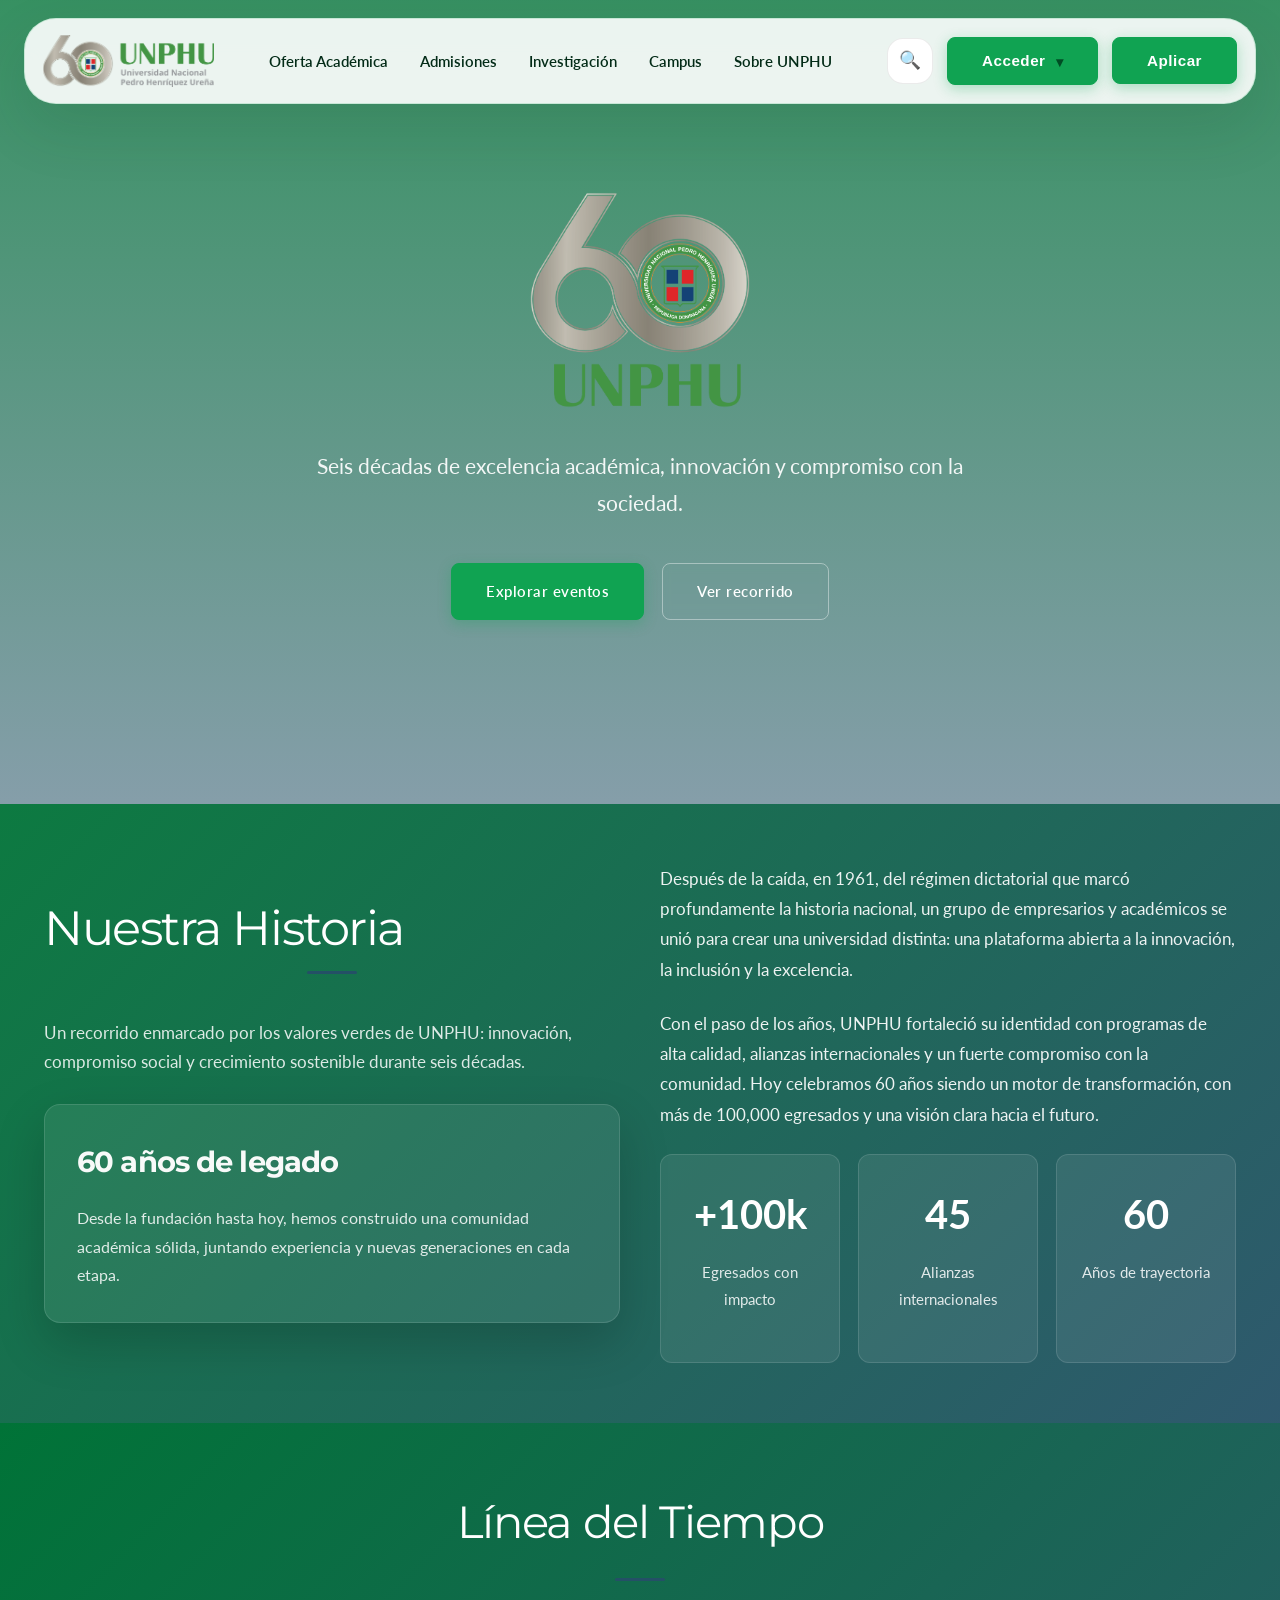
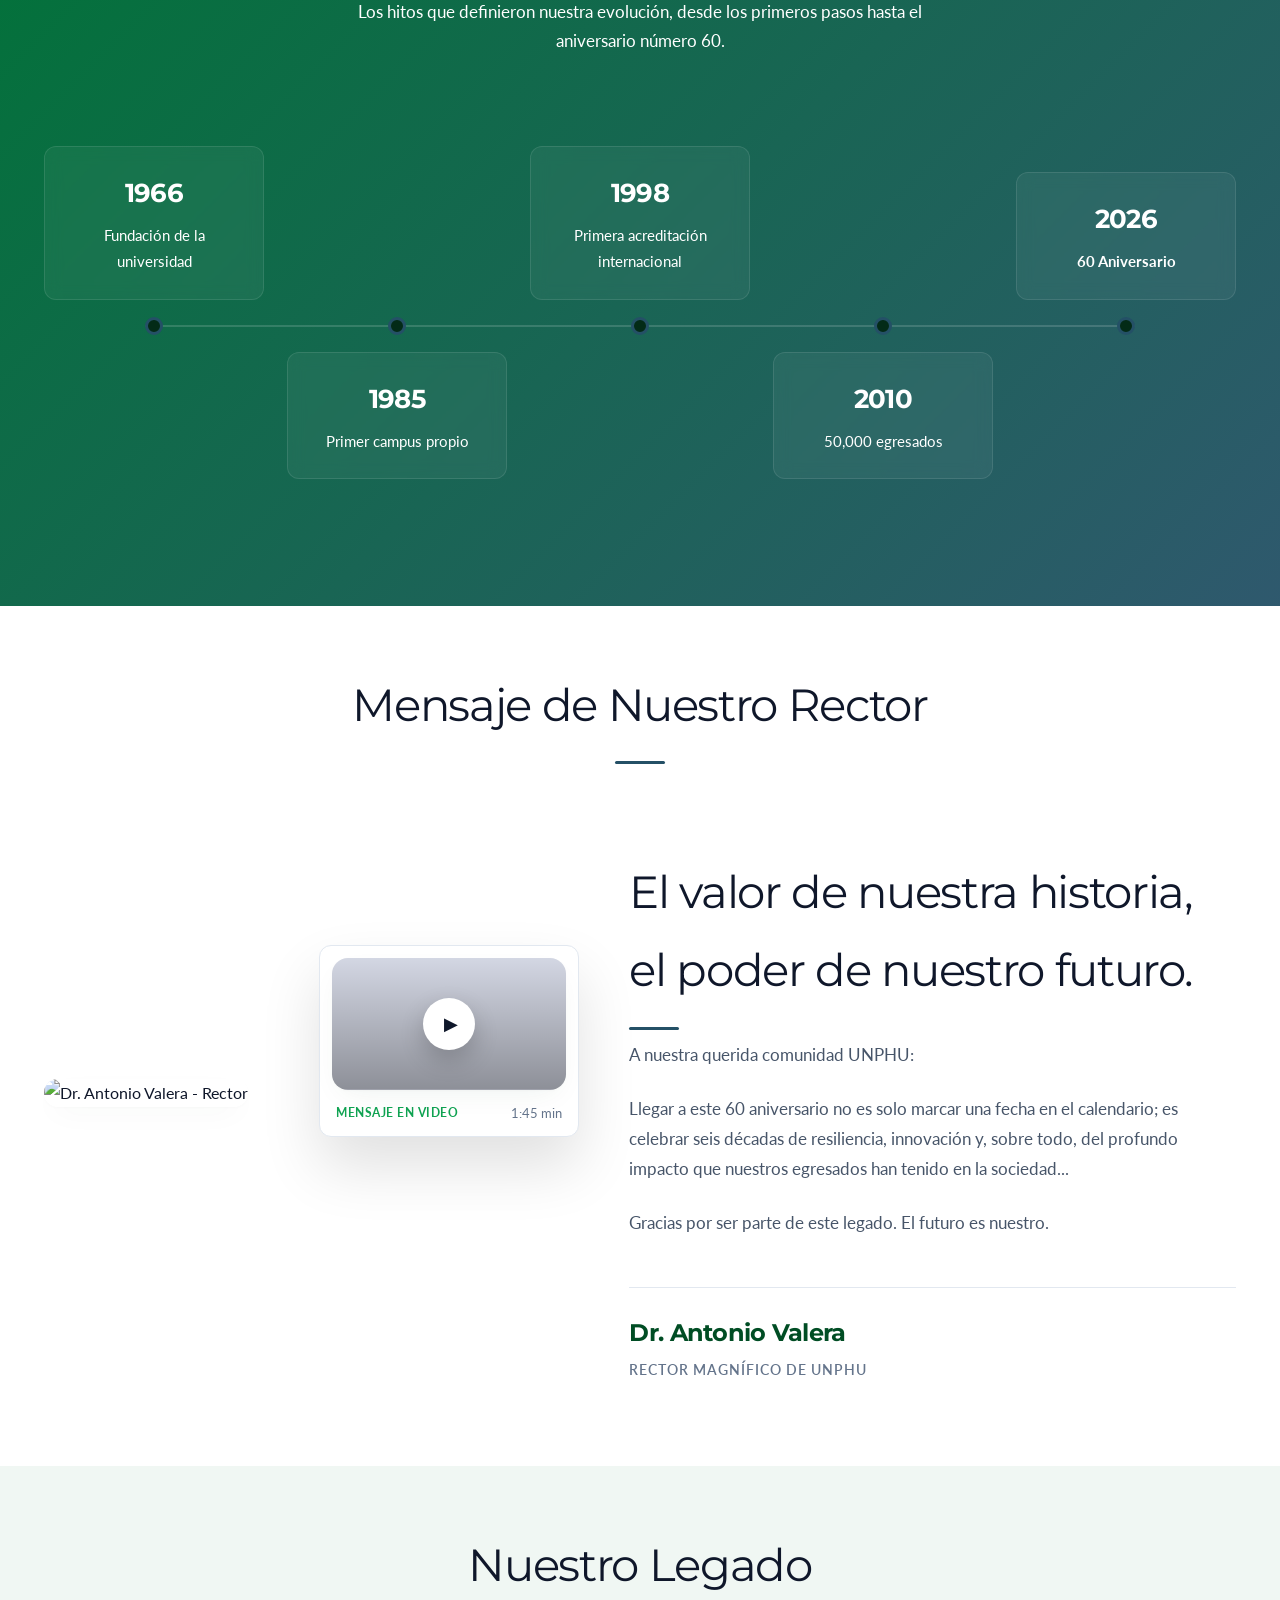
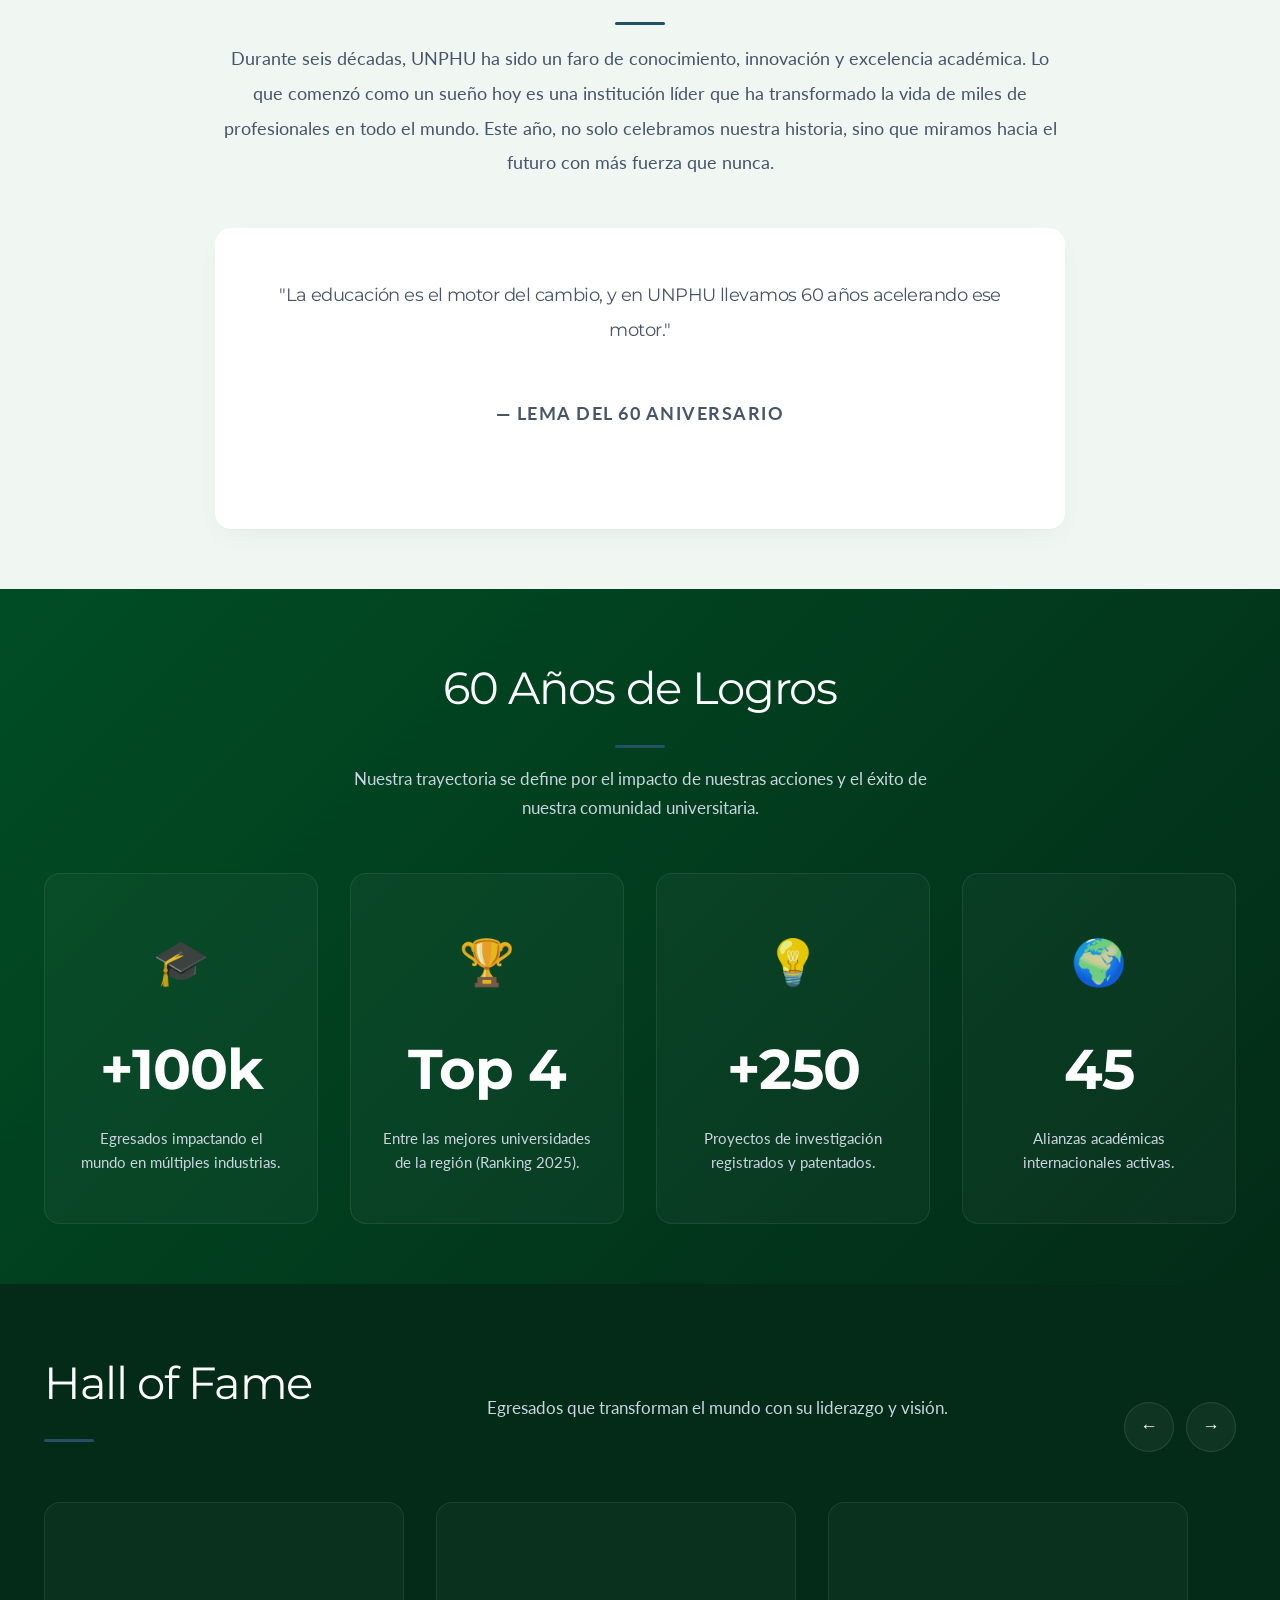
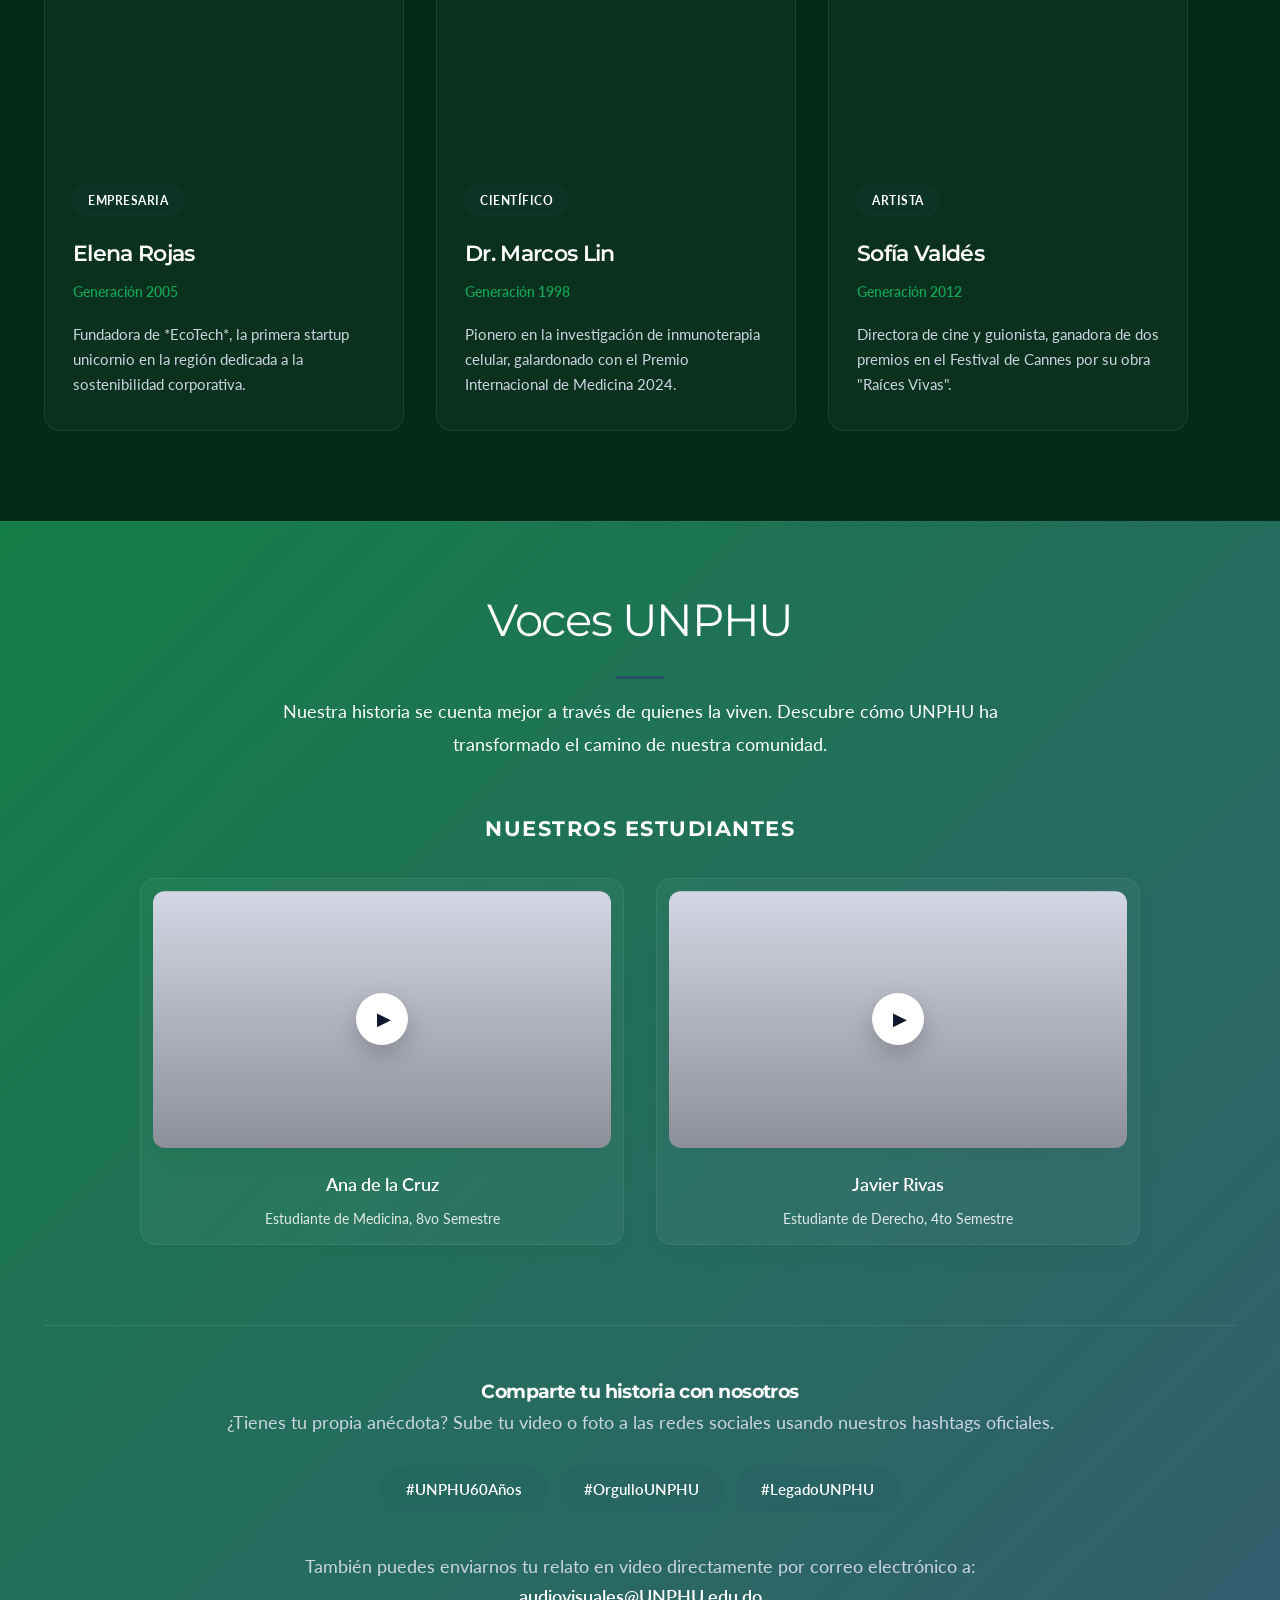
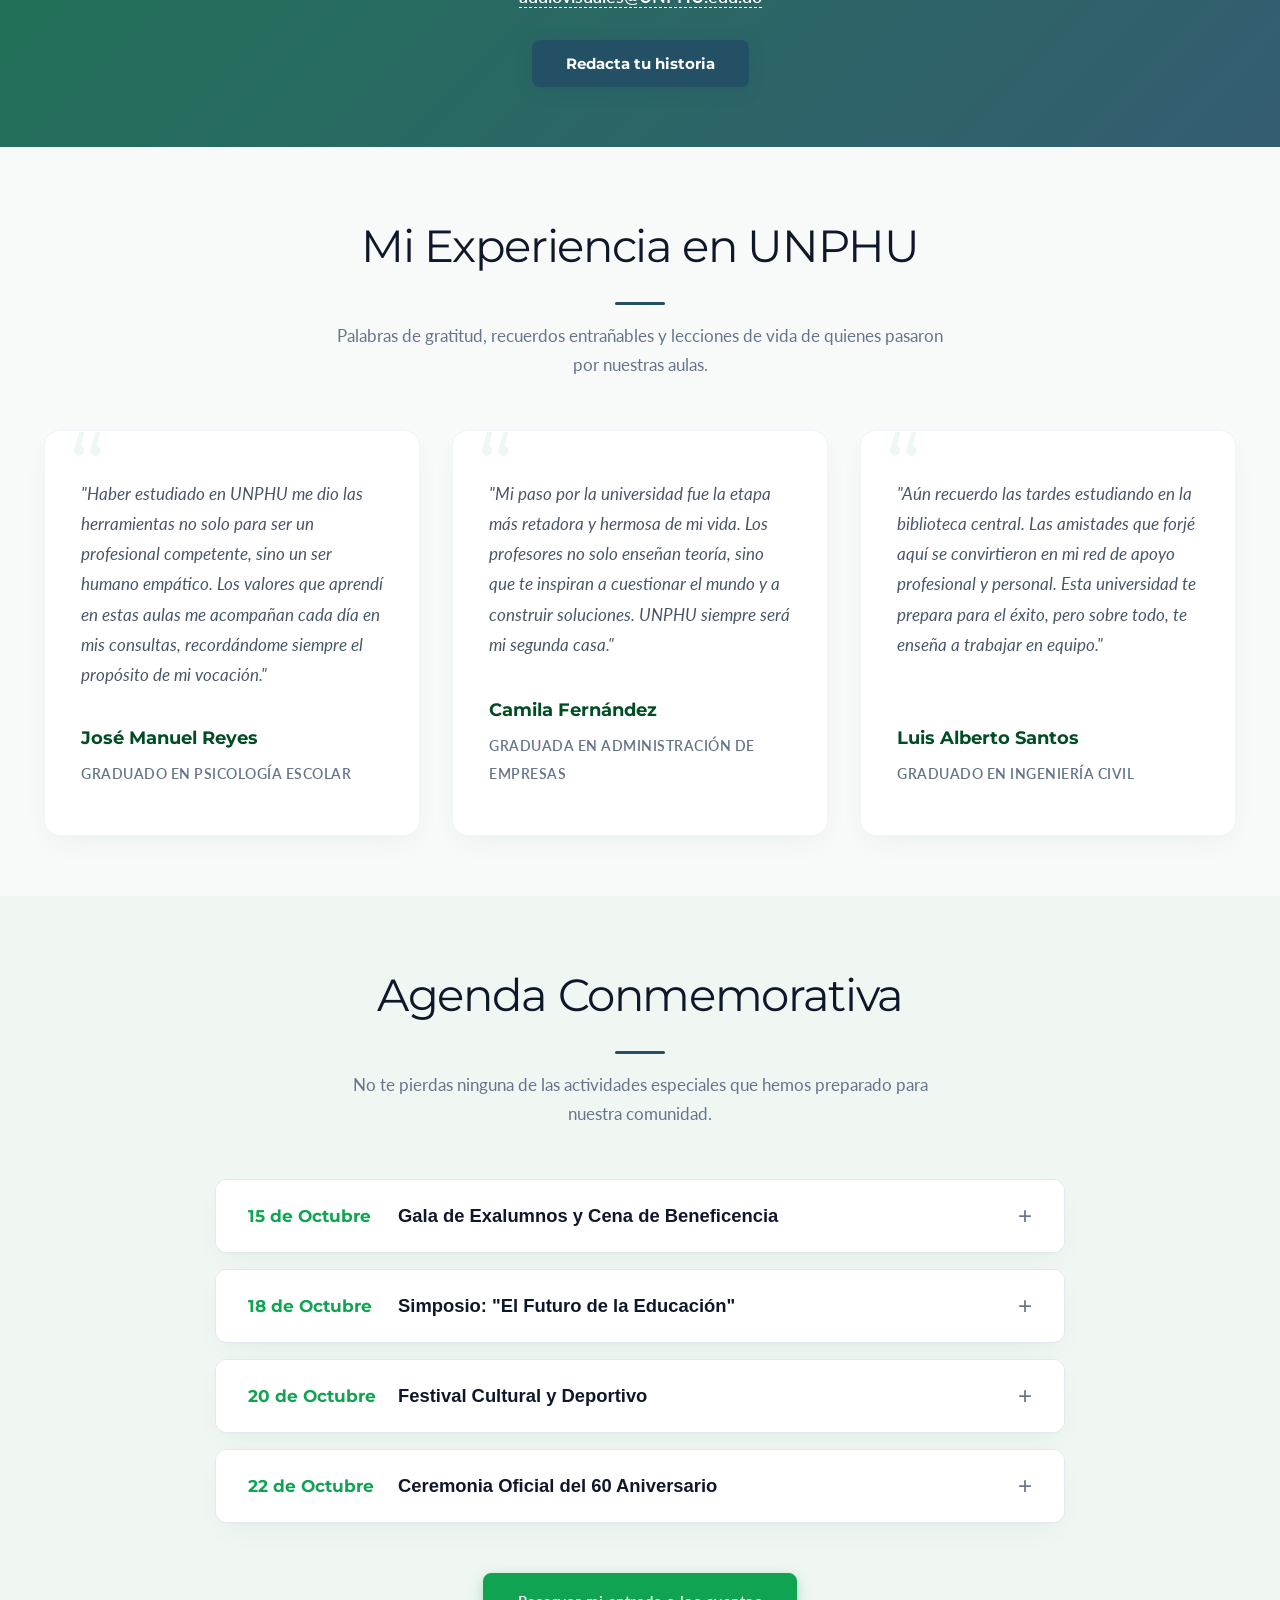
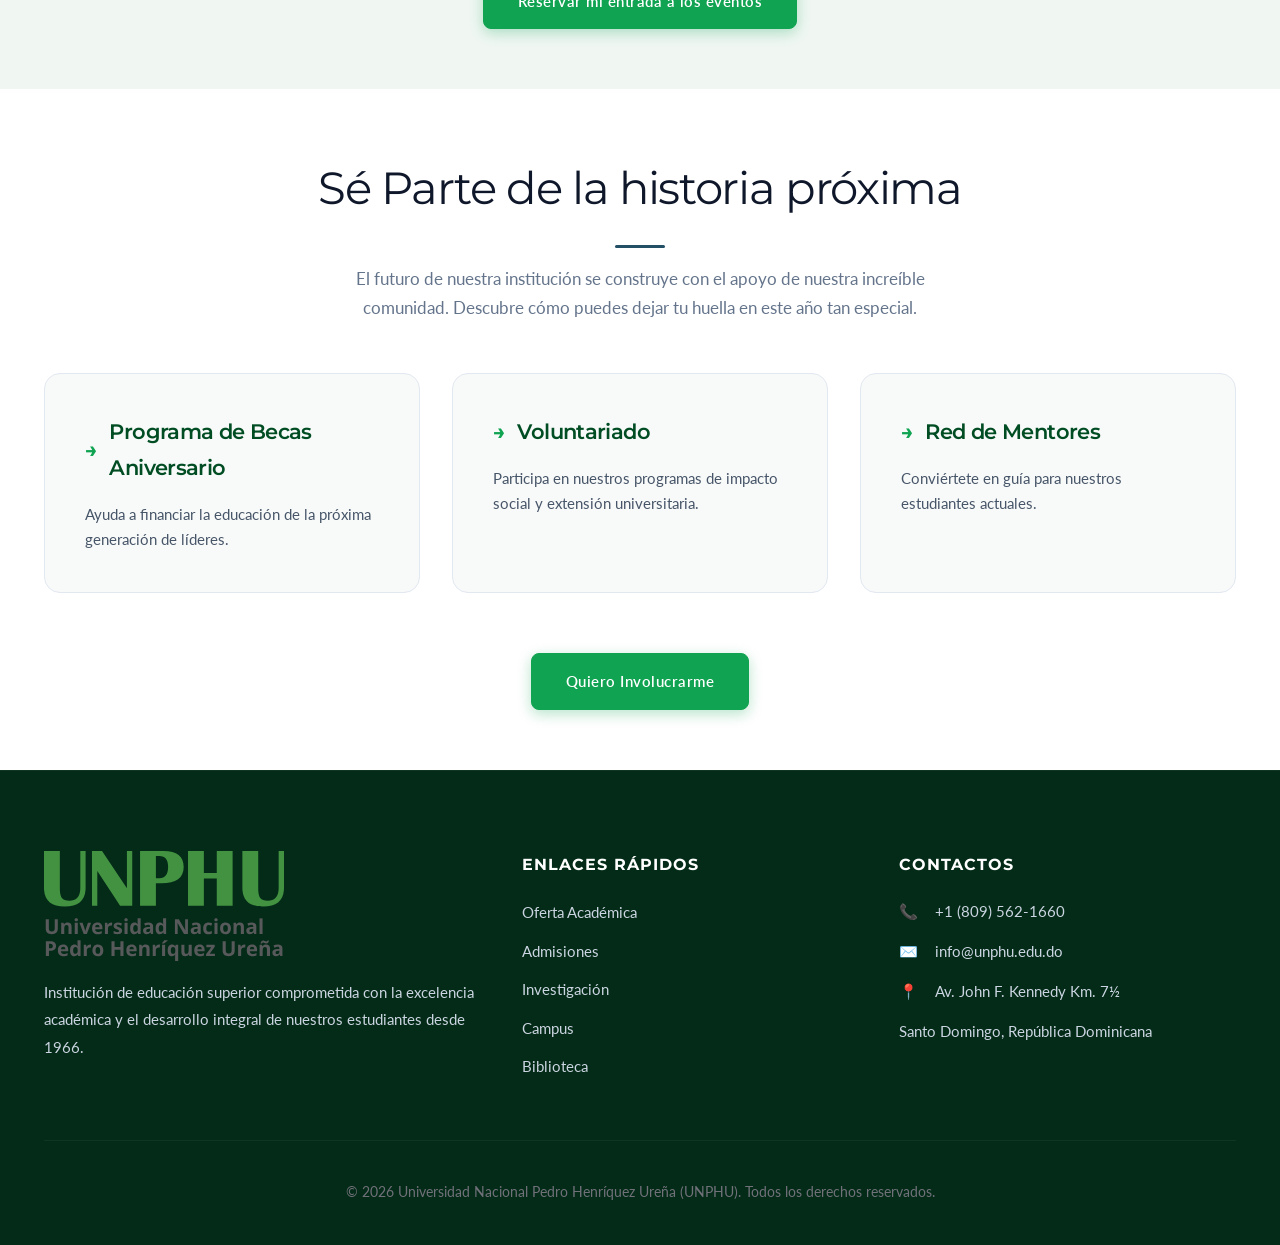
==== commit 018bf45d: "mejoras" ====
--- a/index.html
+++ b/index.html
@@ -14,7 +14,7 @@
     <header>
         <div class="nav-container">
             <a href="#" class="logo">
-                <img src="https://innovacion.unphu.edu.do/logo-unphu-60-aniversario.png" alt="Logo UNPHU 60 Aniversario" class="header-logo-img">
+                <img src="images\logos\logo-unphu-60-aniversario-largoLetra.png" alt="Logo UNPHU 60 Aniversario" class="header-logo-img">
             </a>
             <nav class="main-nav">
                 <a href="#oferta">Oferta Académica</a>
@@ -132,6 +132,7 @@
 <!-- En la sección del RECTOR, cambia los estilos inline por un HTML limpio que se beneficia de las nuevas reglas CSS -->
 <section class="rector-message" id="mensaje-rector">
     <div class="container">
+        <h2 class="section-title">Mensaje de Nuestro Rector</h2>
         <div class="rector-grid">
             <div class="rector-media reveal-left">
                 <img src="https://images.unsplash.com/photo-1556157382-97eda2d62296?auto=format&fit=crop&w=800&q=80" alt="Dr. Antonio Valera - Rector" class="rector-photo">
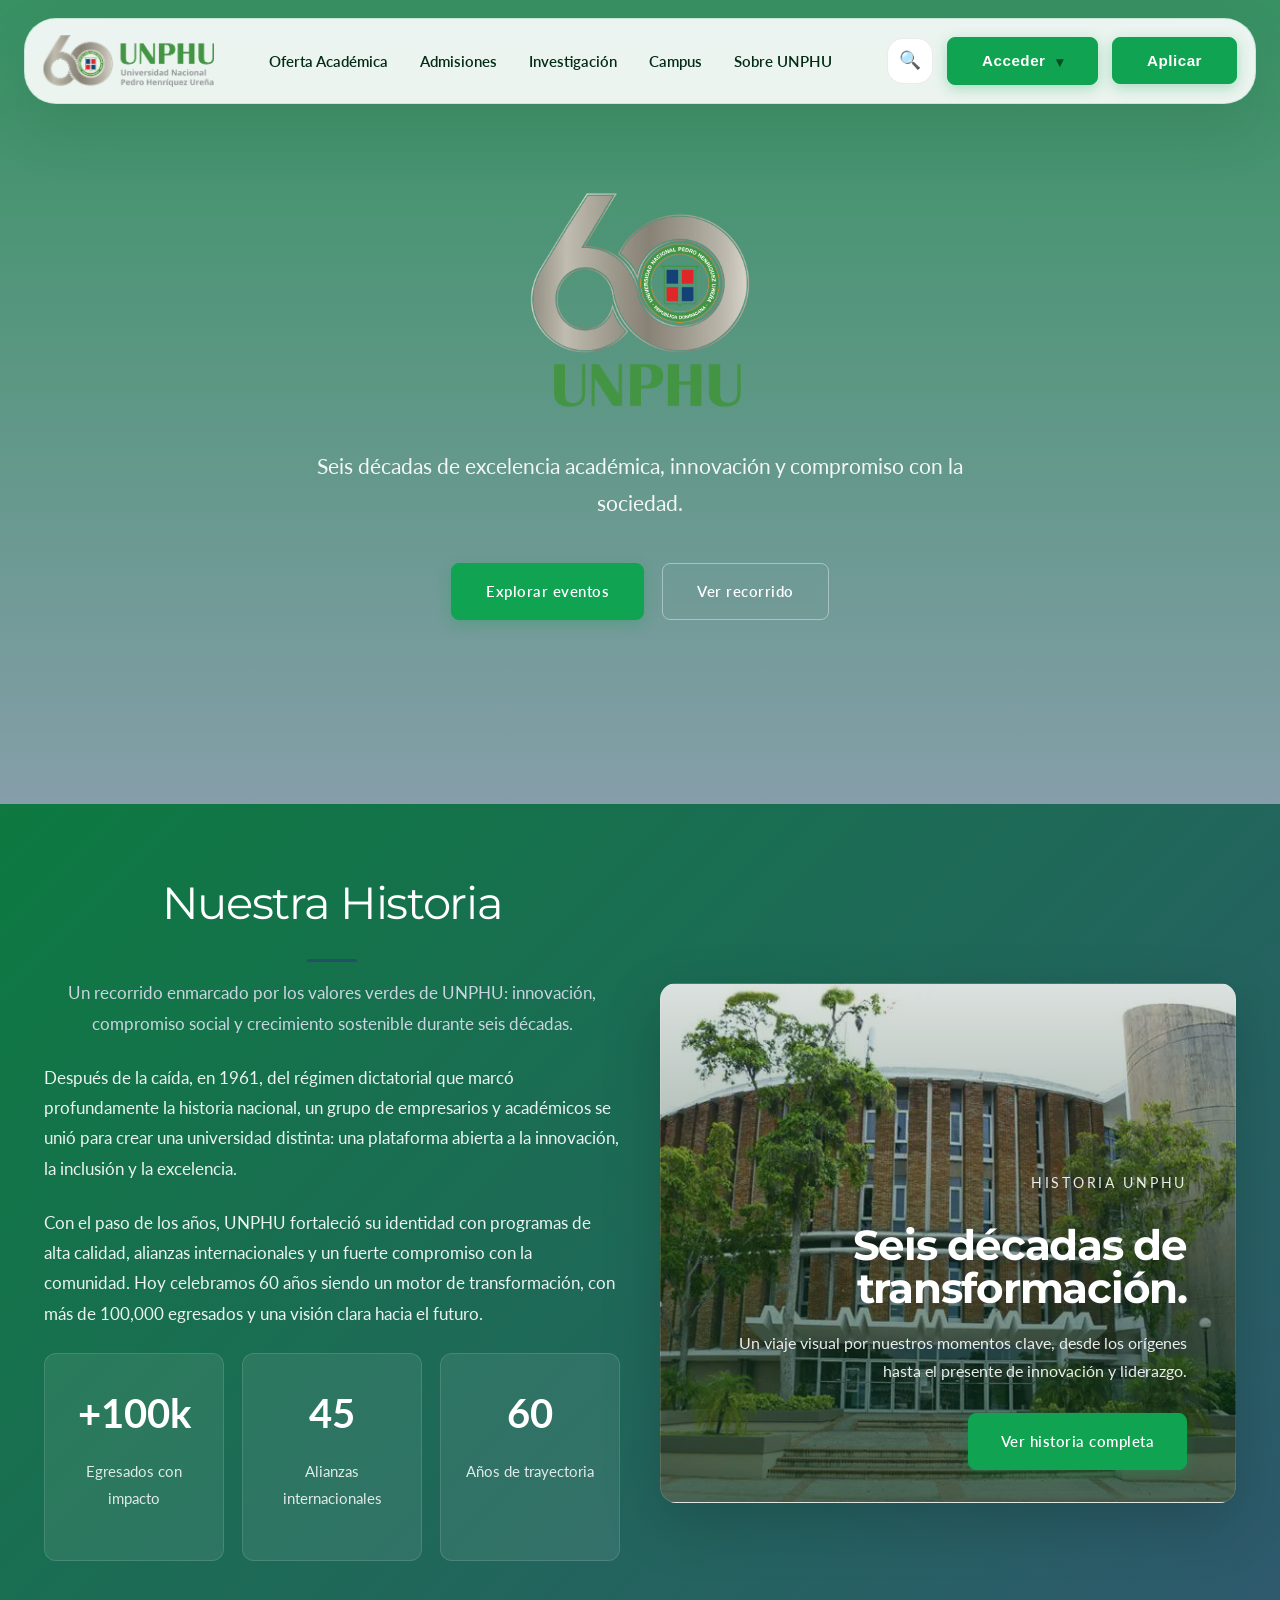
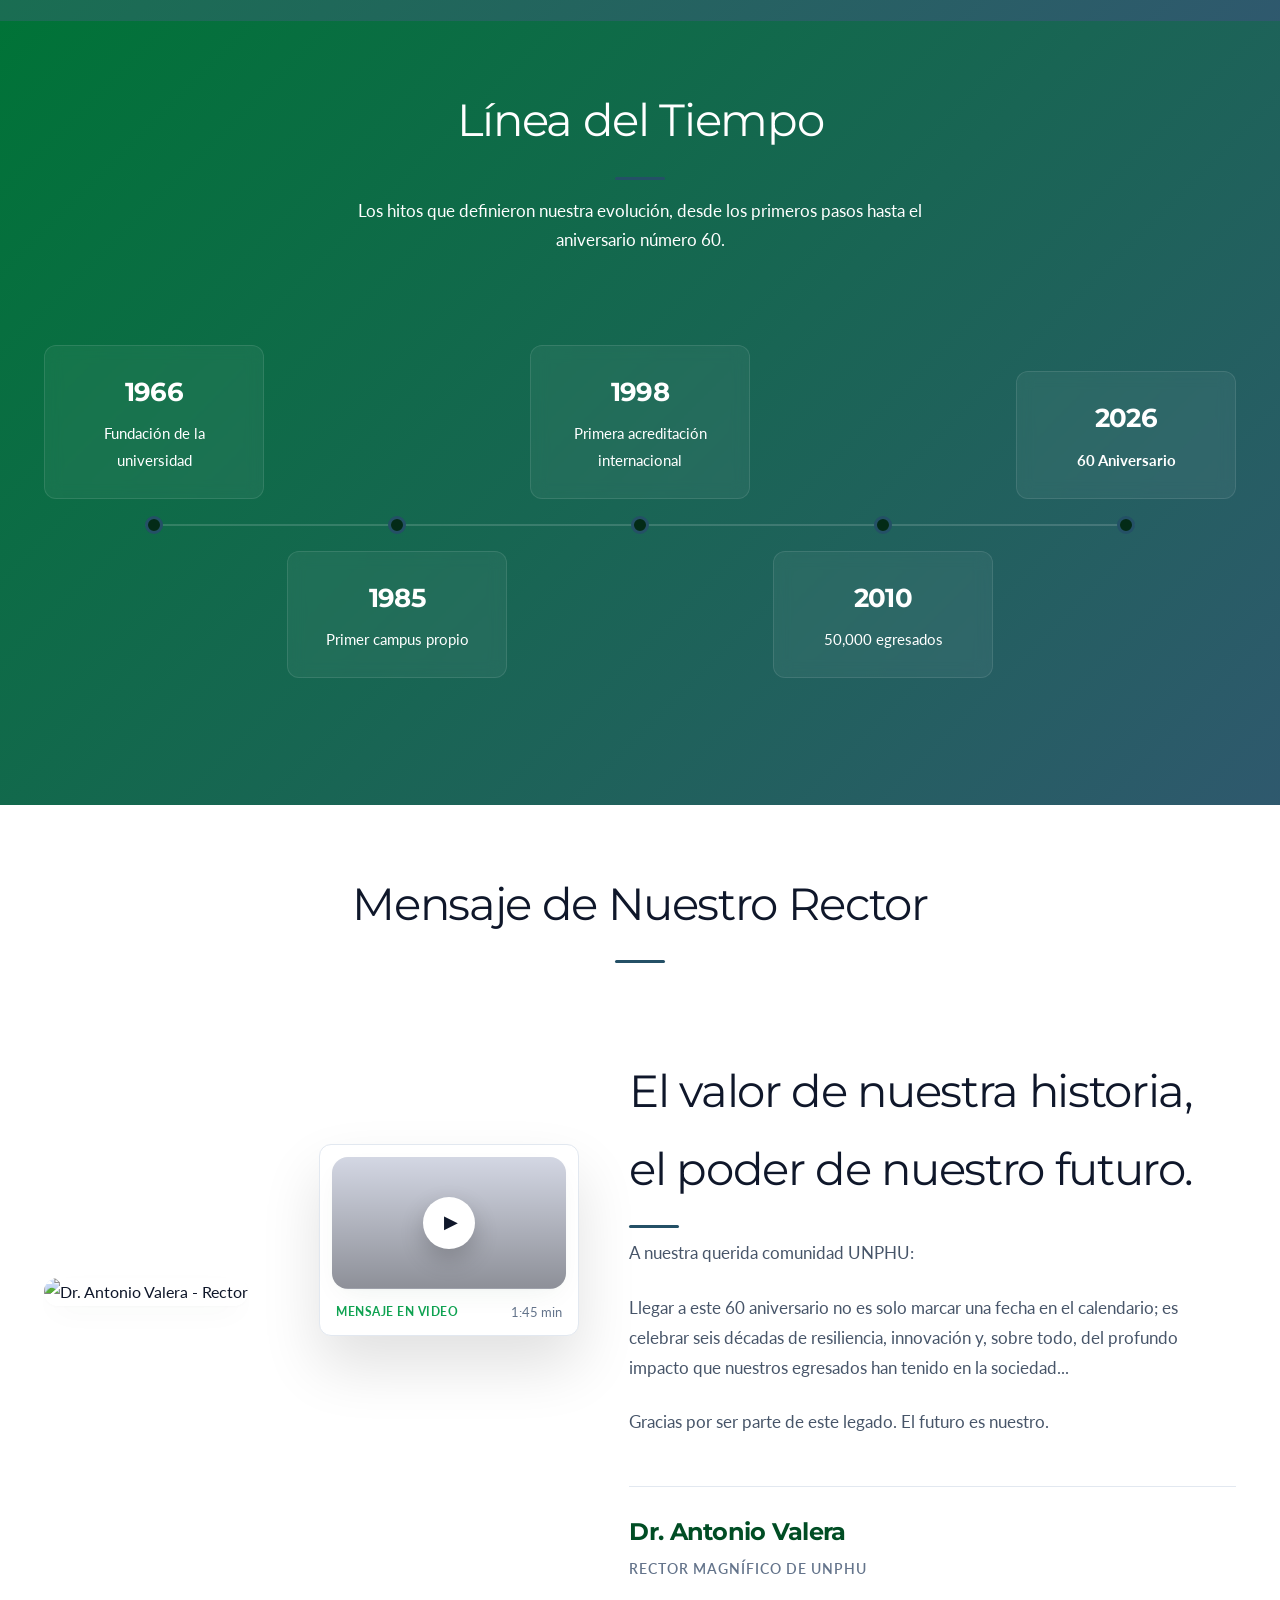
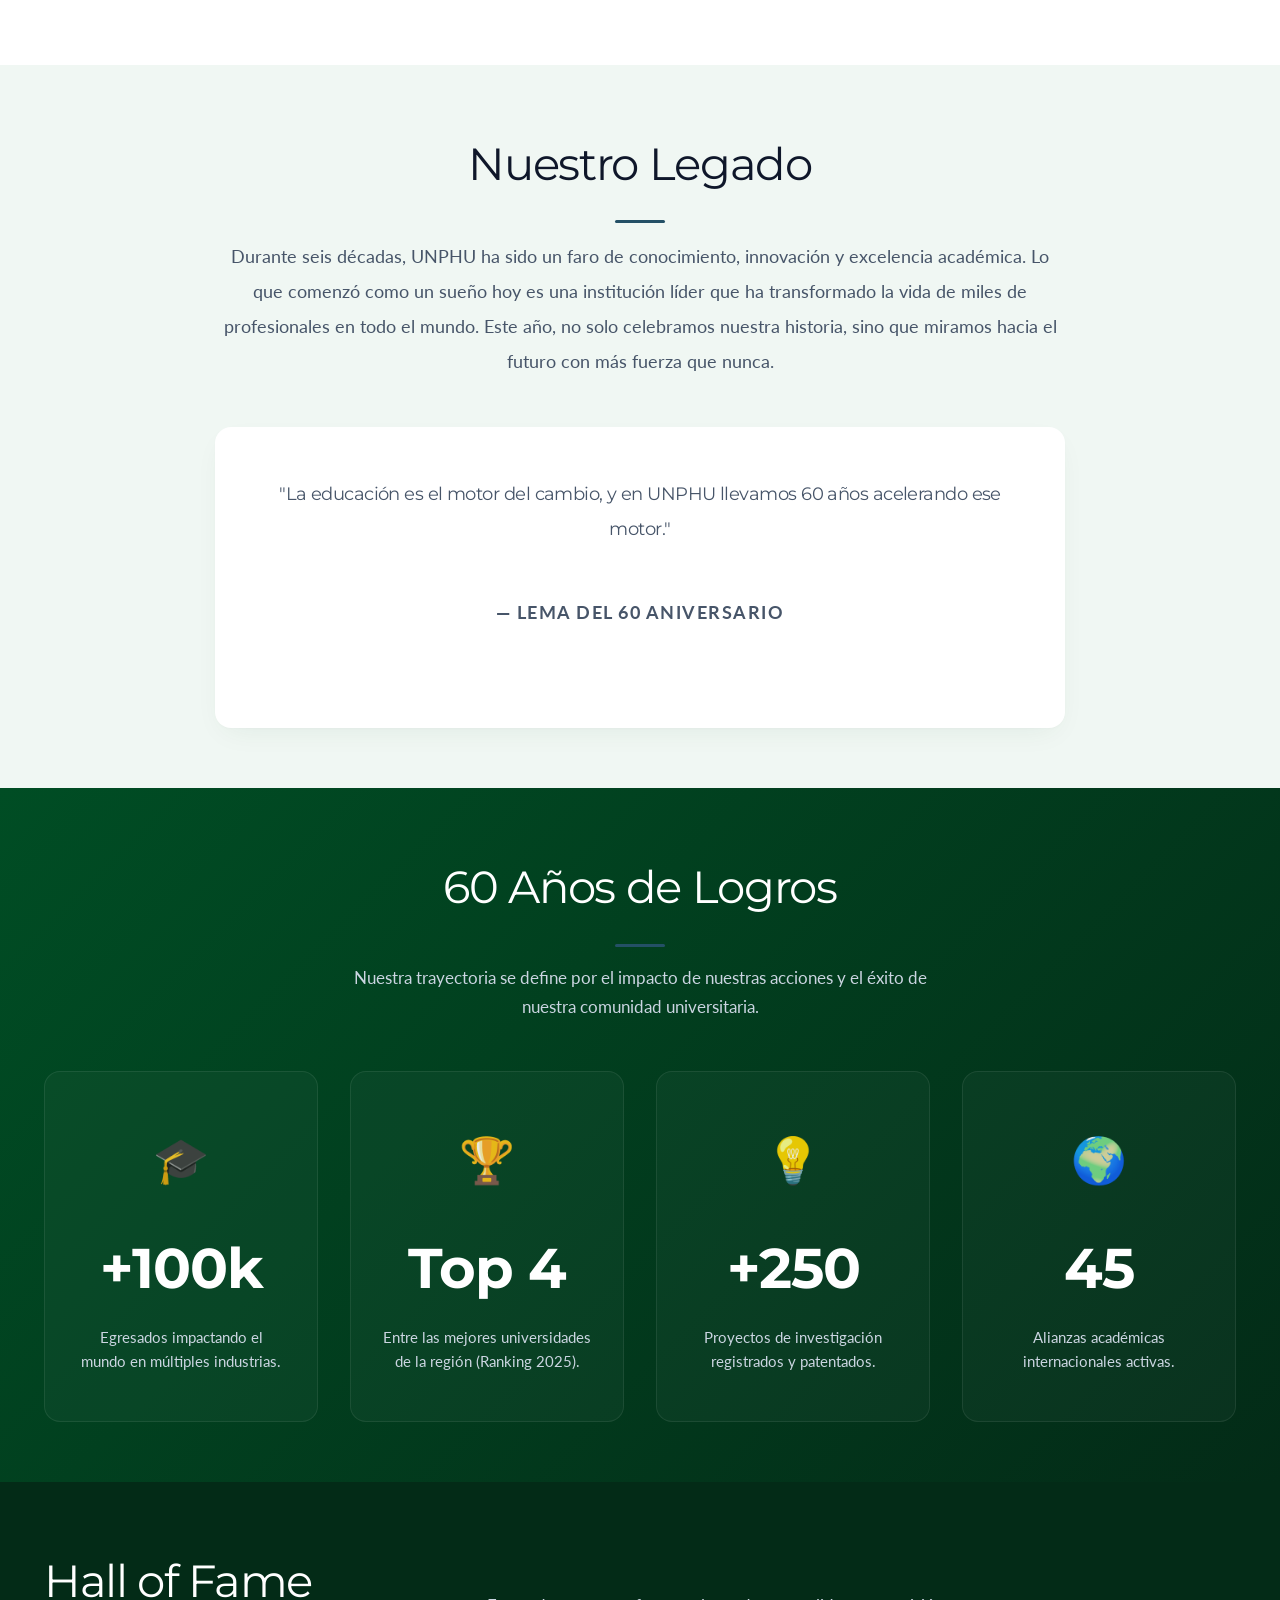
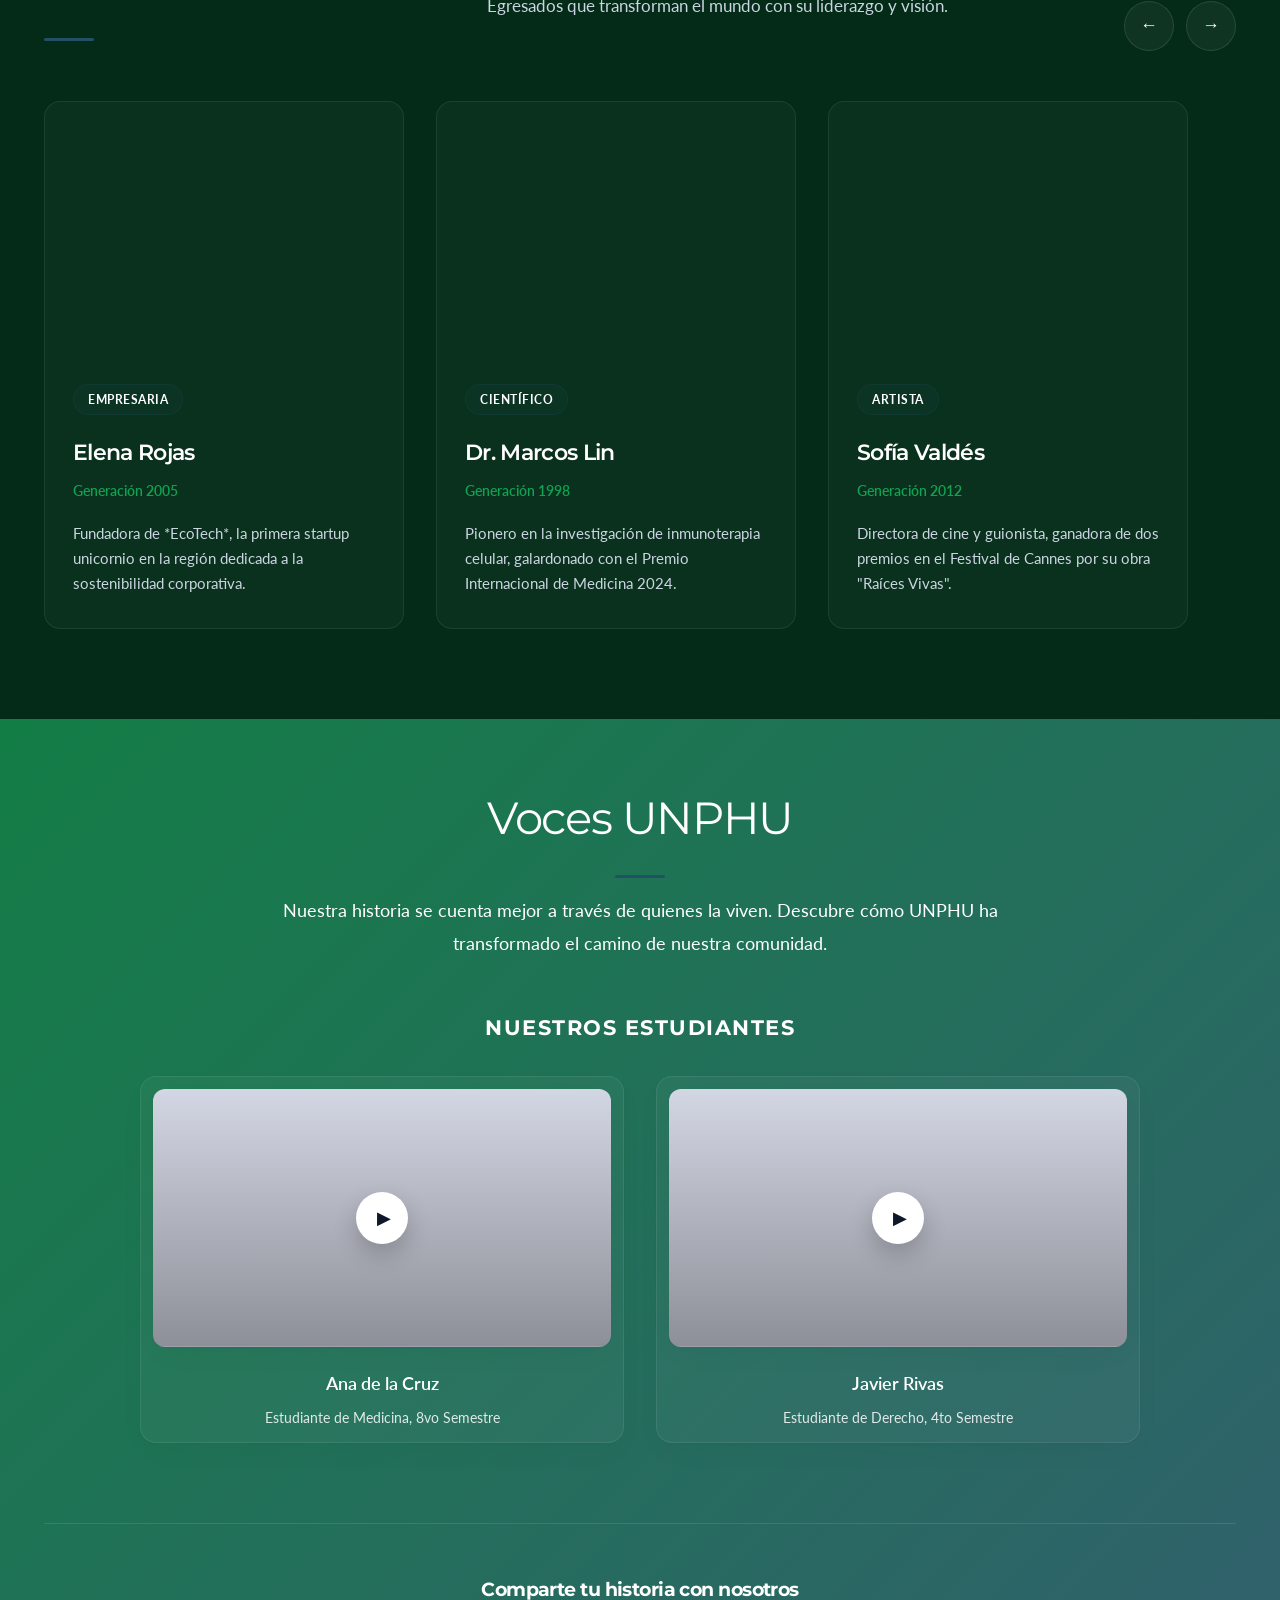
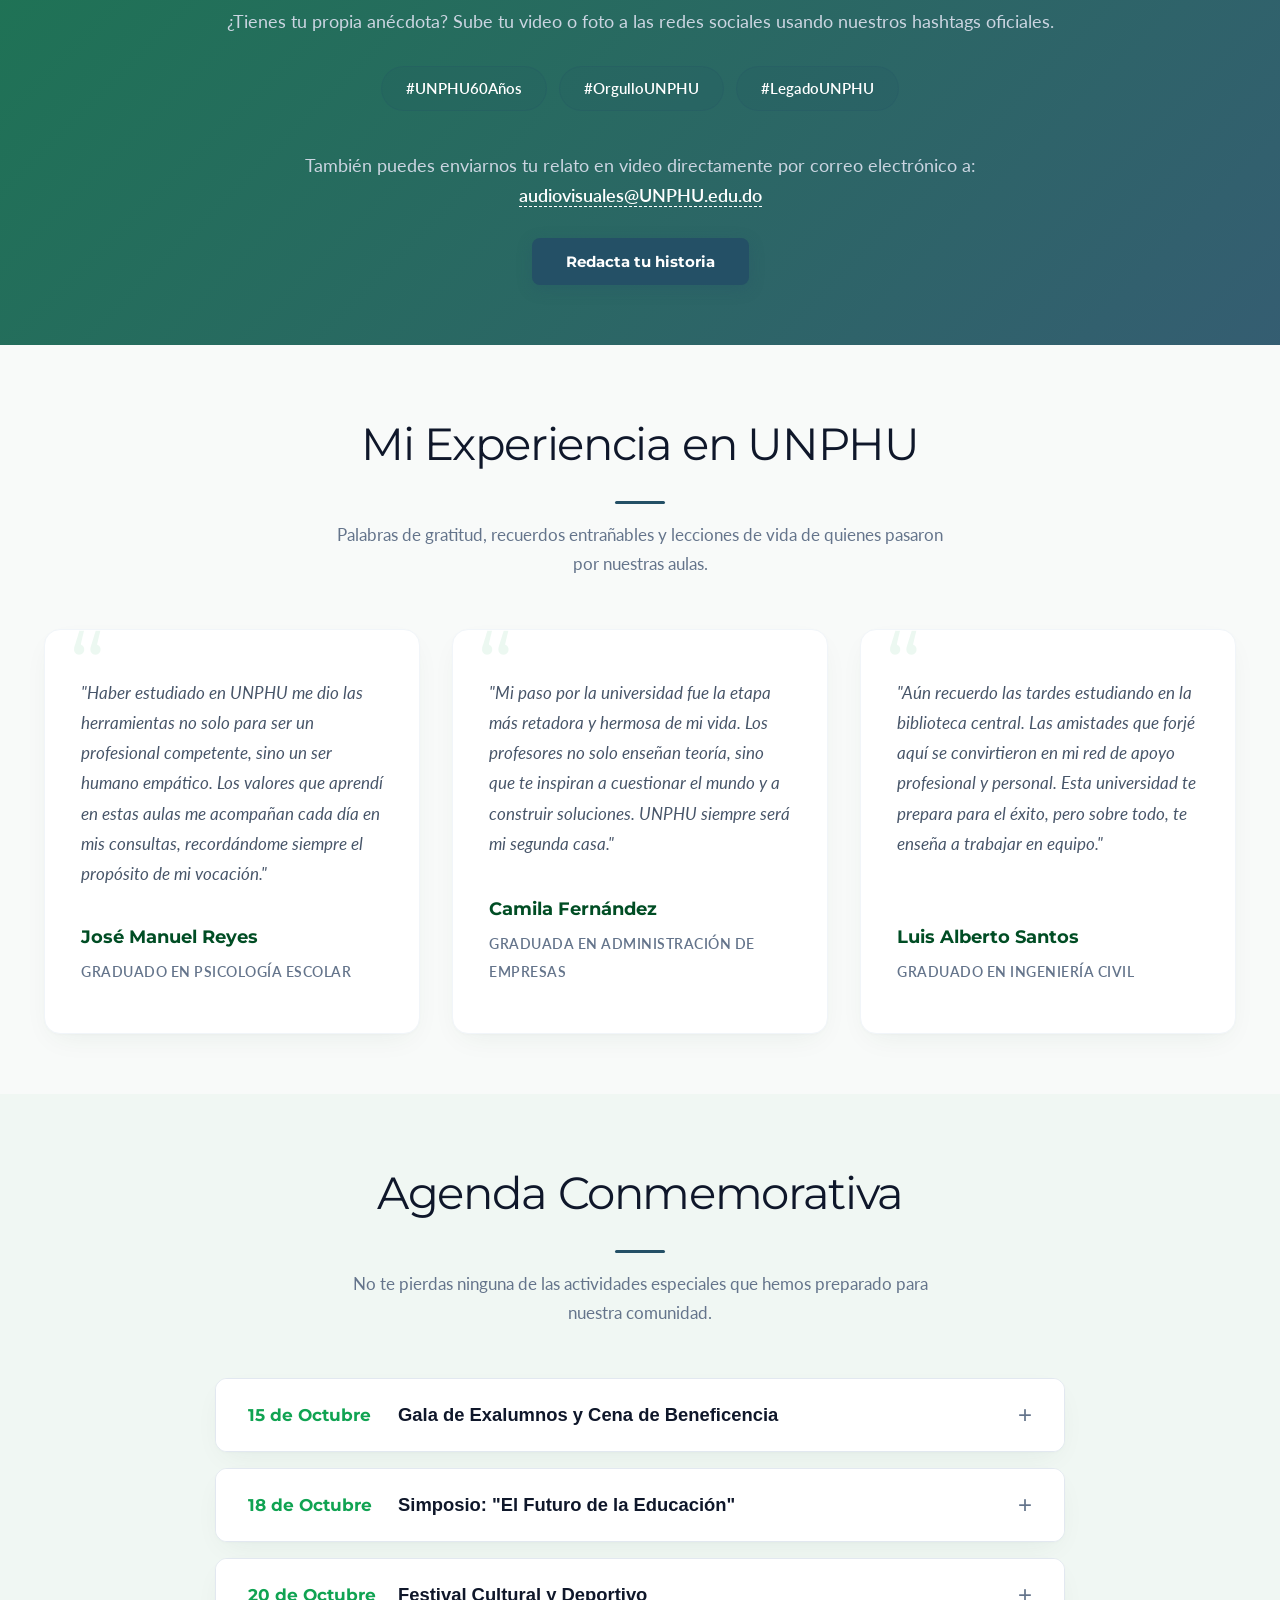
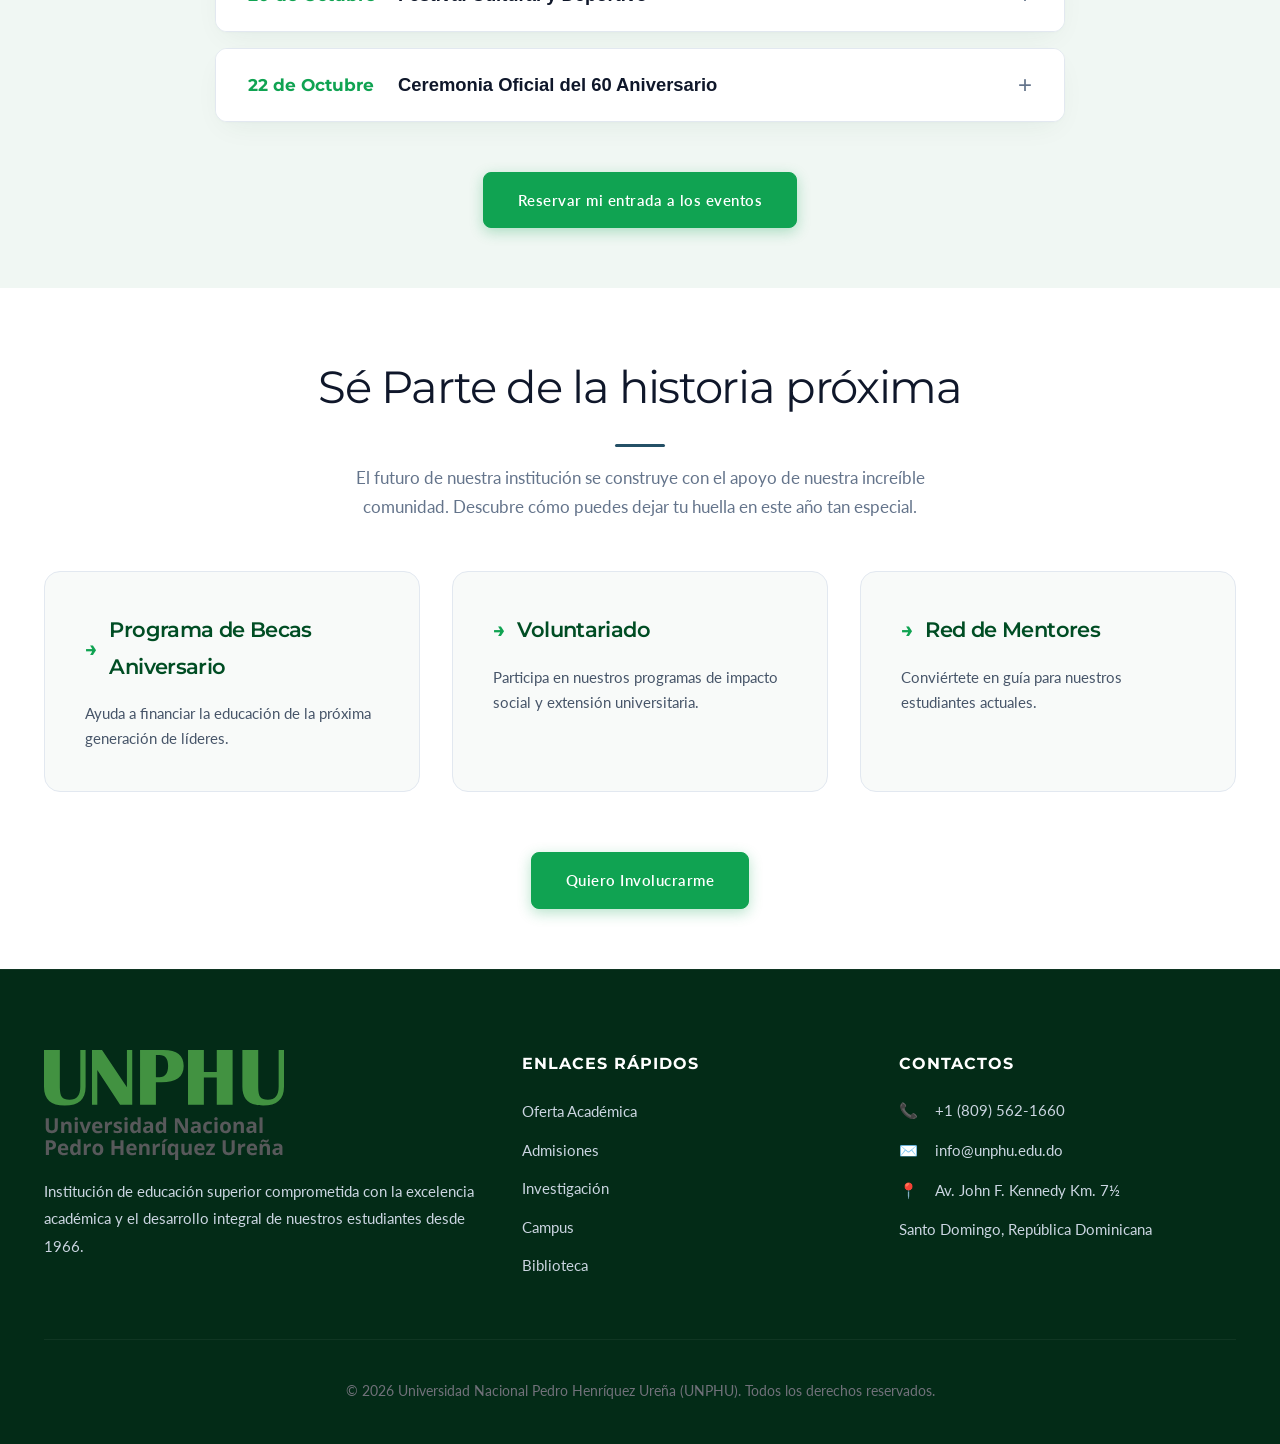
==== commit 1b32455d: "añadí el apartado de historia" ====
--- a/index.html
+++ b/index.html
@@ -36,7 +36,7 @@
             <source src="assets\videos\animate.mp4" type="video/mp4">
         </video>
         <div class="hero-content fade-up">
-            <img src="images\logos\logo 60 Nuevo-01.png" alt="Logo UNPHU 60 Aniversario" class="hero-logo">
+            <img src="images\logos\logo-60-Nuevo-01.png" alt="Logo UNPHU 60 Aniversario" class="hero-logo">
             <p class="hero-subtitle">Seis décadas de excelencia académica, innovación y compromiso con la sociedad.</p>
             <div class="cta-group">
                 <a href="#agenda" class="btn btn-primary">Explorar eventos</a>
@@ -47,15 +47,10 @@
 
     <section class="history-intro" id="historia">
         <div class="container history-grid">
-            <div class="history-panel reveal-left">
+            
+            <div class="history-content reveal-left">
                 <h2 class="section-title text-white">Nuestra Historia</h2>
                 <p class="section-description light">Un recorrido enmarcado por los valores verdes de UNPHU: innovación, compromiso social y crecimiento sostenible durante seis décadas.</p>
-                <div class="history-card">
-                    <h3>60 años de legado</h3>
-                    <p>Desde la fundación hasta hoy, hemos construido una comunidad académica sólida, juntando experiencia y nuevas generaciones en cada etapa.</p>
-                </div>
-            </div>
-            <div class="history-content reveal-right">
                 <p>Después de la caída, en 1961, del régimen dictatorial que marcó profundamente la historia nacional, un grupo de empresarios y académicos se unió para crear una universidad distinta: una plataforma abierta a la innovación, la inclusión y la excelencia.</p>
                 <p>Con el paso de los años, UNPHU fortaleció su identidad con programas de alta calidad, alianzas internacionales y un fuerte compromiso con la comunidad. Hoy celebramos 60 años siendo un motor de transformación, con más de 100,000 egresados y una visión clara hacia el futuro.</p>
                 <div class="history-stats-grid">
@@ -71,6 +66,16 @@
                         <span>60</span>
                         <p>Años de trayectoria</p>
                     </div>
+                </div>
+            </div>
+            <div class="history-panel reveal-right">
+                <div class="history-image-card">
+                    <div class="history-image-content">
+                        <p class="history-image-label">Historia UNPHU</p>
+                        <h3>Seis décadas de transformación.</h3>
+                        <p>Un viaje visual por nuestros momentos clave, desde los orígenes hasta el presente de innovación y liderazgo.</p>
+                    </div>
+                    <a href="assets\pdf\Brochur-Info-general-UNPHU.pdf" class="btn btn-primary history-pdf-btn" target="_blank" rel="noopener">Ver historia completa</a>
                 </div>
             </div>
         </div>
--- a/css/style.css
+++ b/css/style.css
@@ -166,7 +166,13 @@
 section { padding-top: 60px; padding-bottom: 60px; scroll-margin-top: 60px; }
 .history-intro { background: linear-gradient(135deg, rgba(0,115,55,0.95), rgba(36,80,102,0.95)); color: var(--text-light); padding-top: 60px; padding-bottom: 60px; }
 .history-grid { display: grid; grid-template-columns: repeat(2, minmax(0, 1fr)); gap: 40px; align-items: center; }
-.history-panel { display: flex; flex-direction: column; gap: 28px; }
+.history-panel { display: flex; flex-direction: column; gap: 28px; padding-top: 60px; }
+.history-image-card { position: relative; min-height: 520px; border-radius: var(--radius-lg); overflow: hidden; display: flex; flex-direction: column; justify-content: flex-end; align-items: flex-end; padding: 32px 48px; text-align: right; background-image: linear-gradient(180deg, rgba(3, 43, 23, 0.14), rgba(3, 43, 23, 0.7)), url('../images/gallery/bibliotecaUNPHU.webp'); background-size: cover; background-position: center; box-shadow: 0 20px 60px rgba(0,0,0,0.18); border: 1px solid rgba(255,255,255,0.12); }
+.history-image-content { color: var(--text-light); width: 100%; }
+.history-image-label { text-transform: uppercase; letter-spacing: 0.2em; font-size: 0.85rem; color: rgba(255,255,255,0.85); margin-bottom: 16px; }
+.history-image-card h3 { margin: 0 0 18px; font-size: 2.6rem; line-height: 1.05; }
+.history-image-card p { margin: 0 0 28px; color: rgba(255,255,255,0.9); line-height: 1.75; }
+.history-pdf-btn { align-self: flex-end; padding: 14px 32px; }
 .history-panel .badge-60 { border-color: rgba(255,255,255,0.3); background-color: rgba(255,255,255,0.08); color: #f8faf9; }
 .history-panel h2 { text-align: left; font-size: 3rem; line-height: 1.05; }
 .history-panel .section-description { text-align: left; max-width: 100%; color: rgba(255,255,255,0.85); margin: 0; }
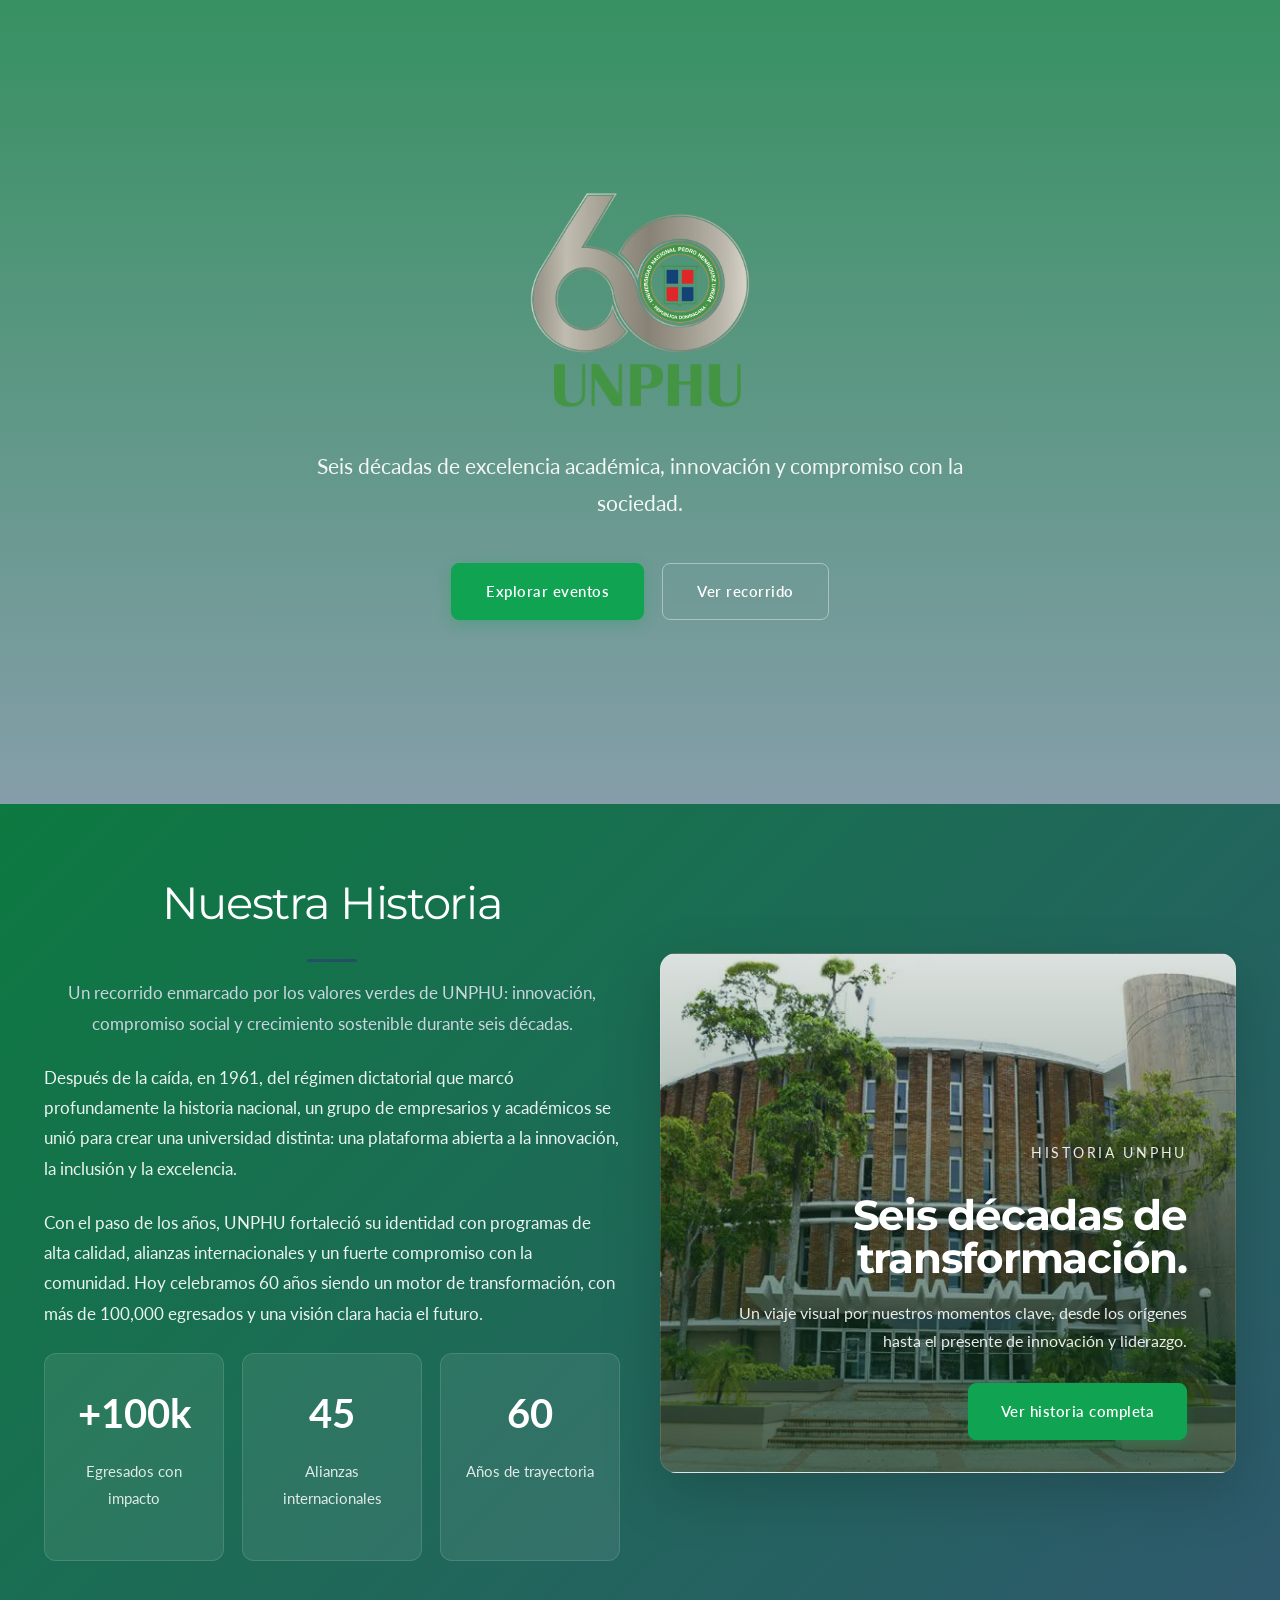
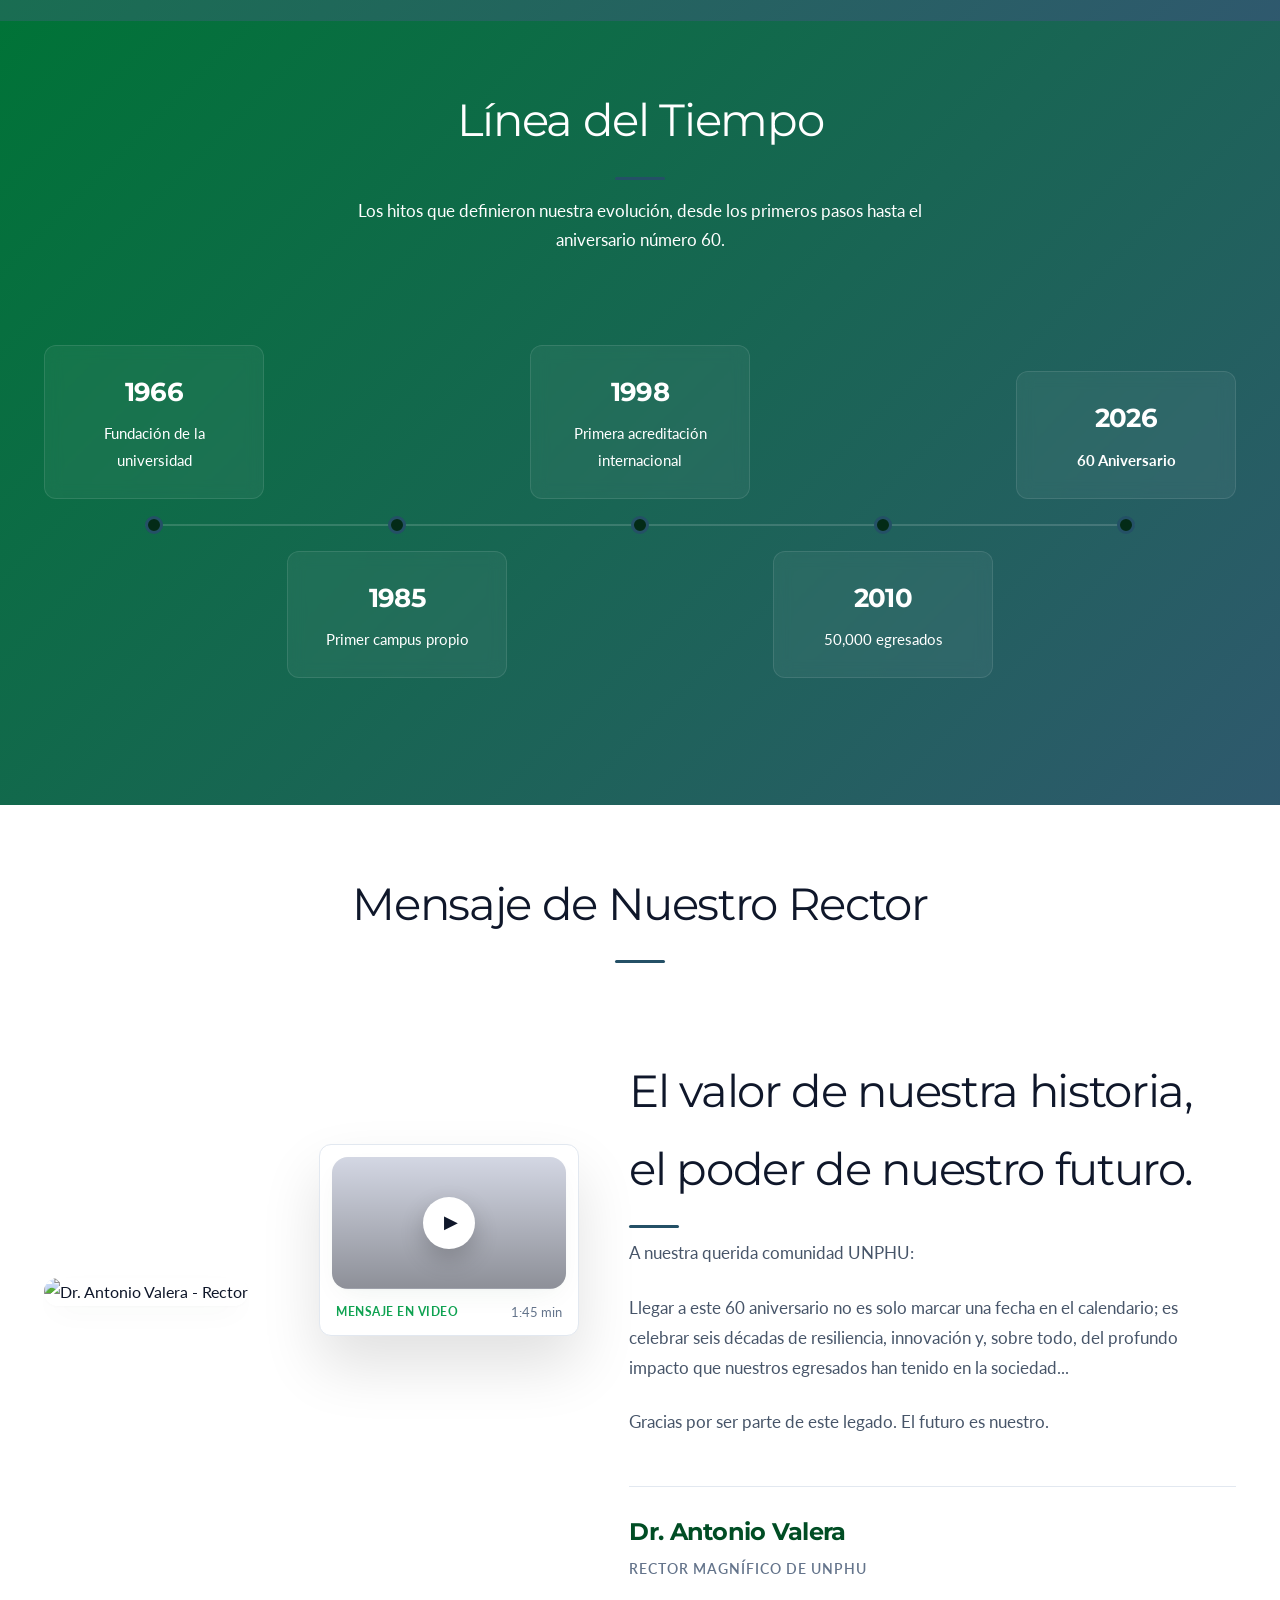
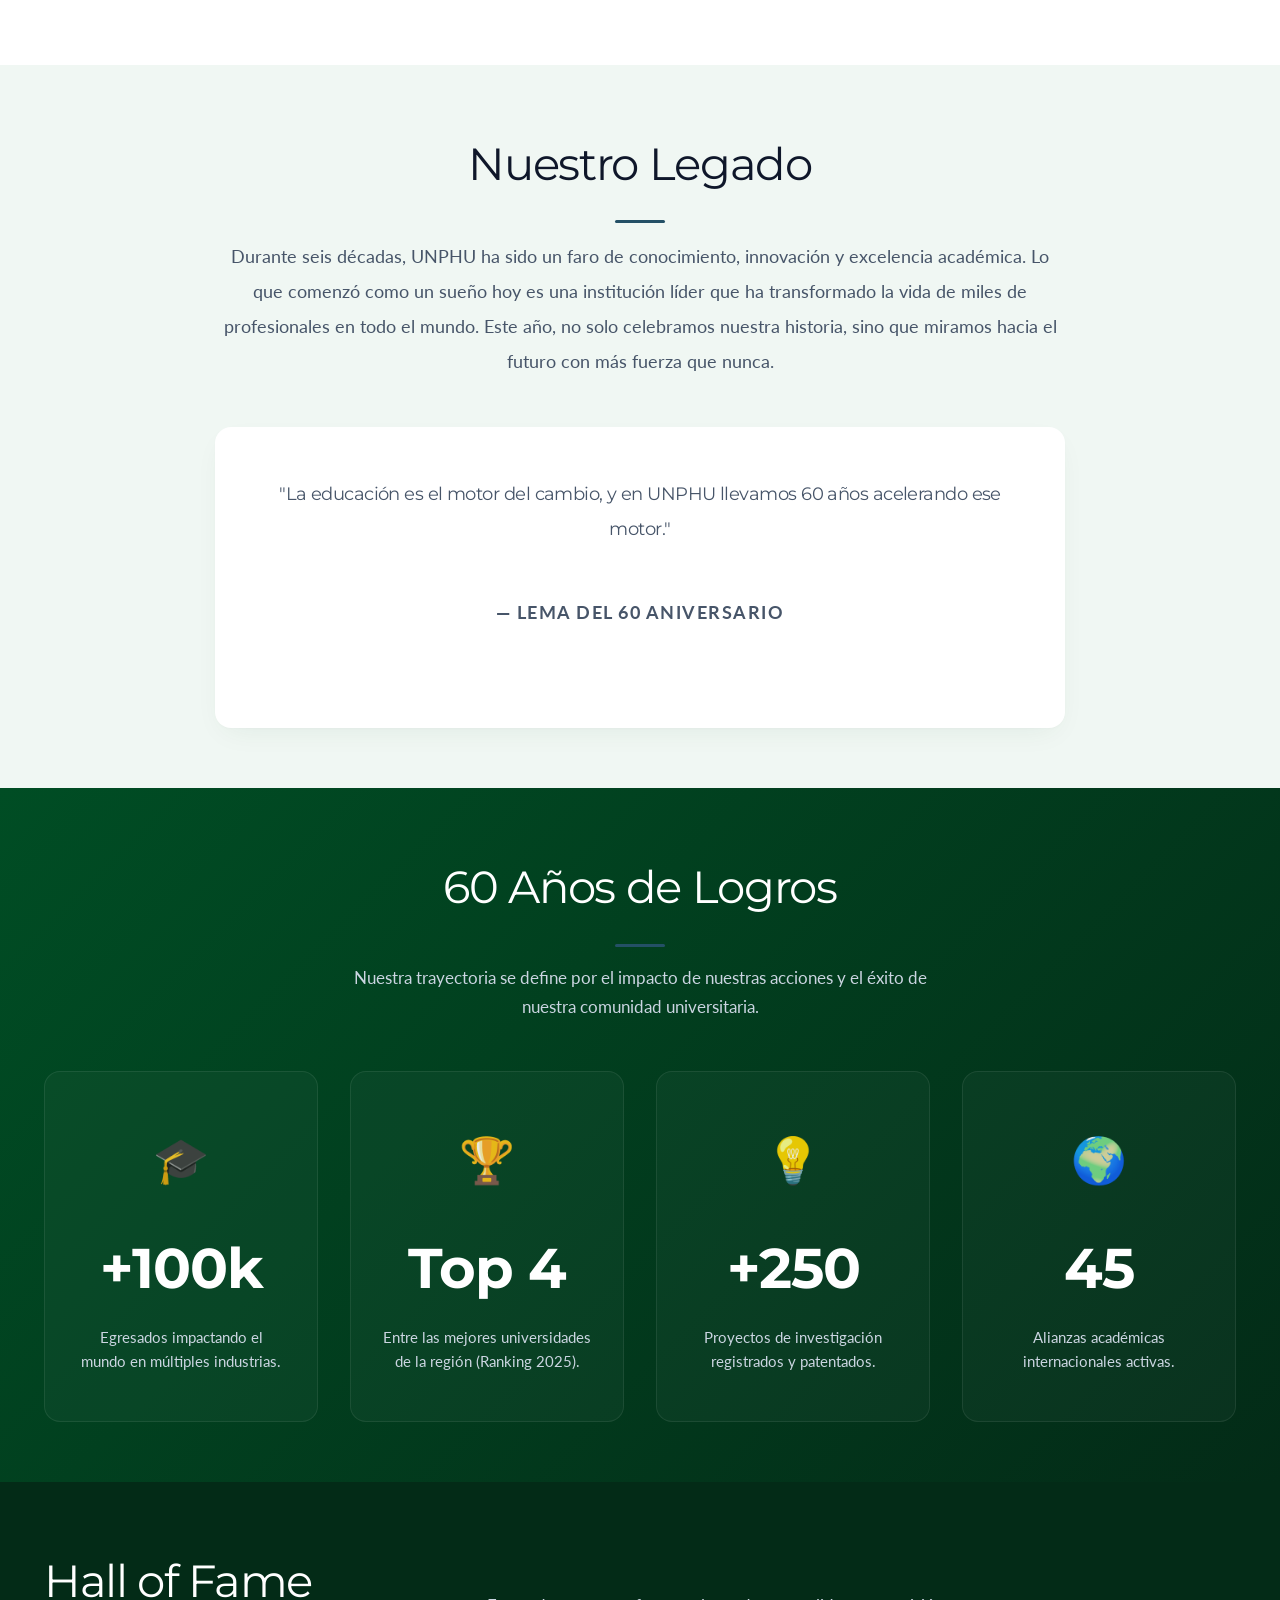
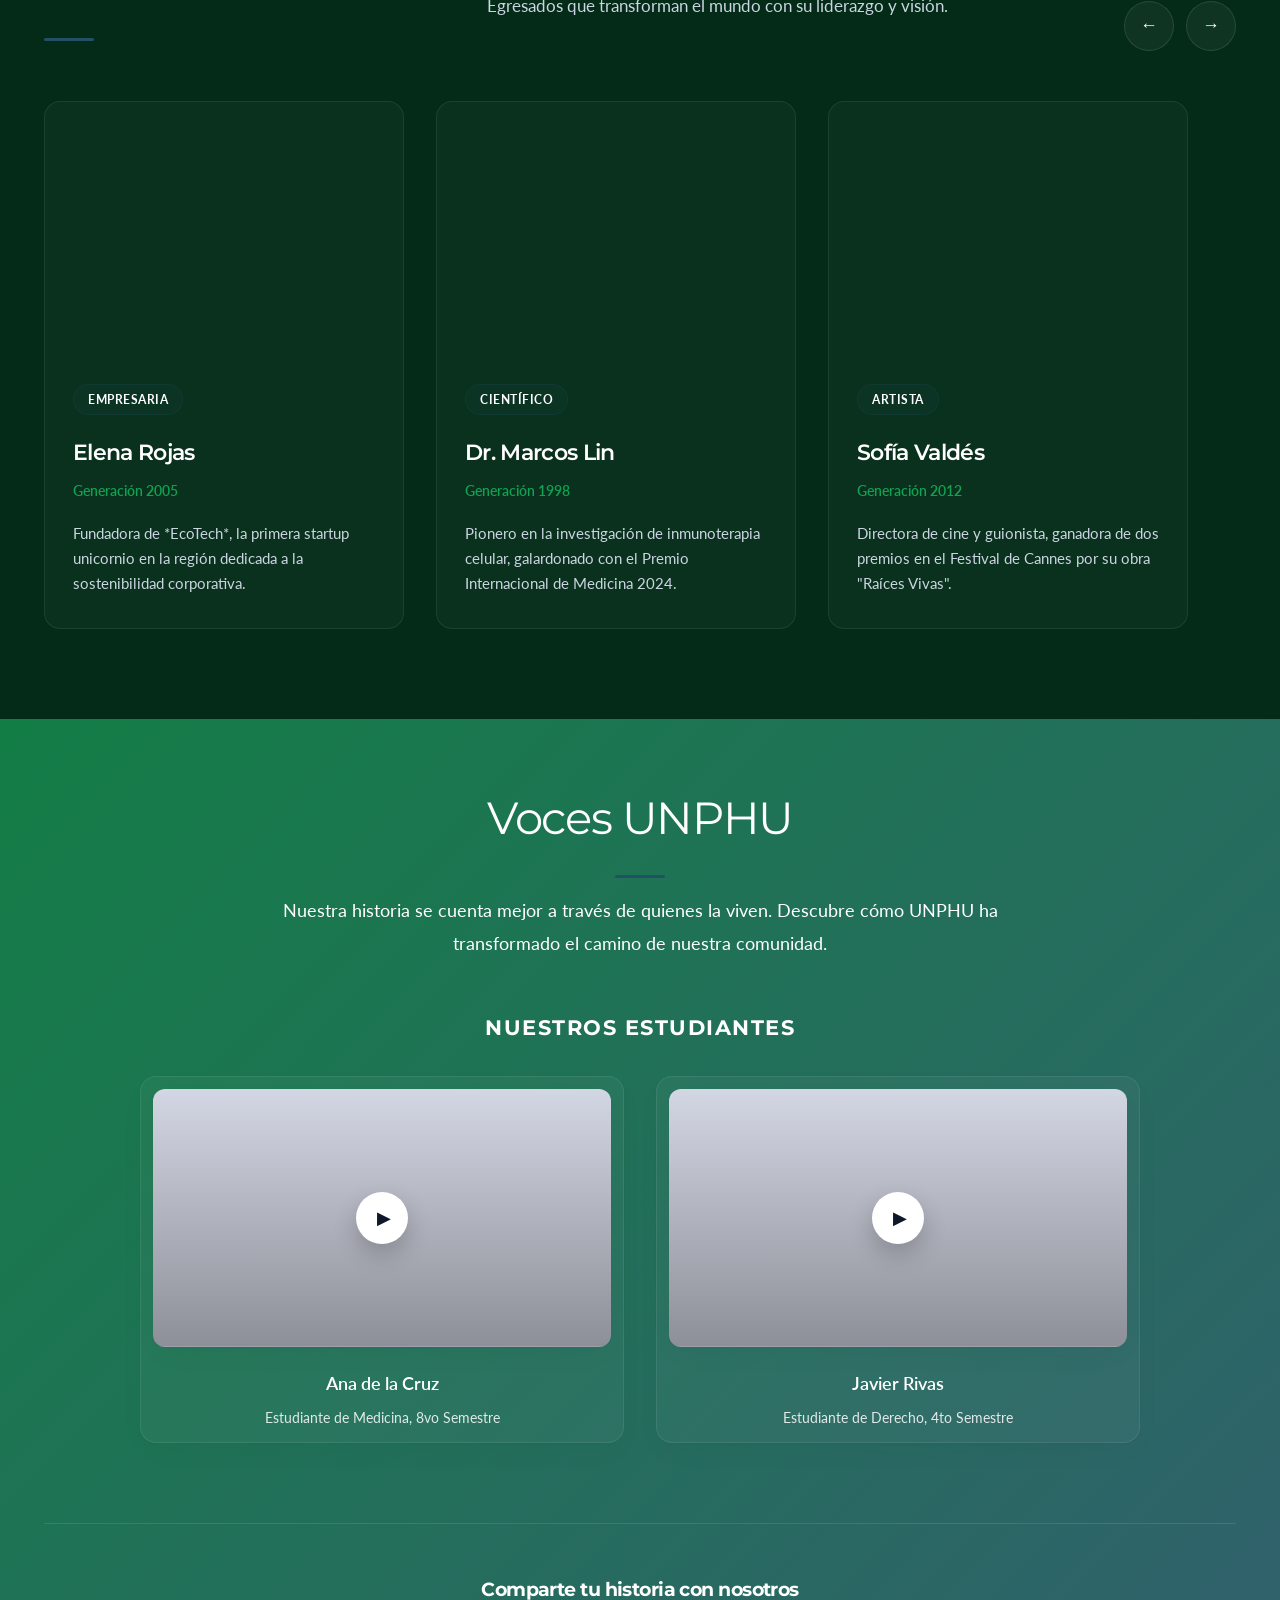
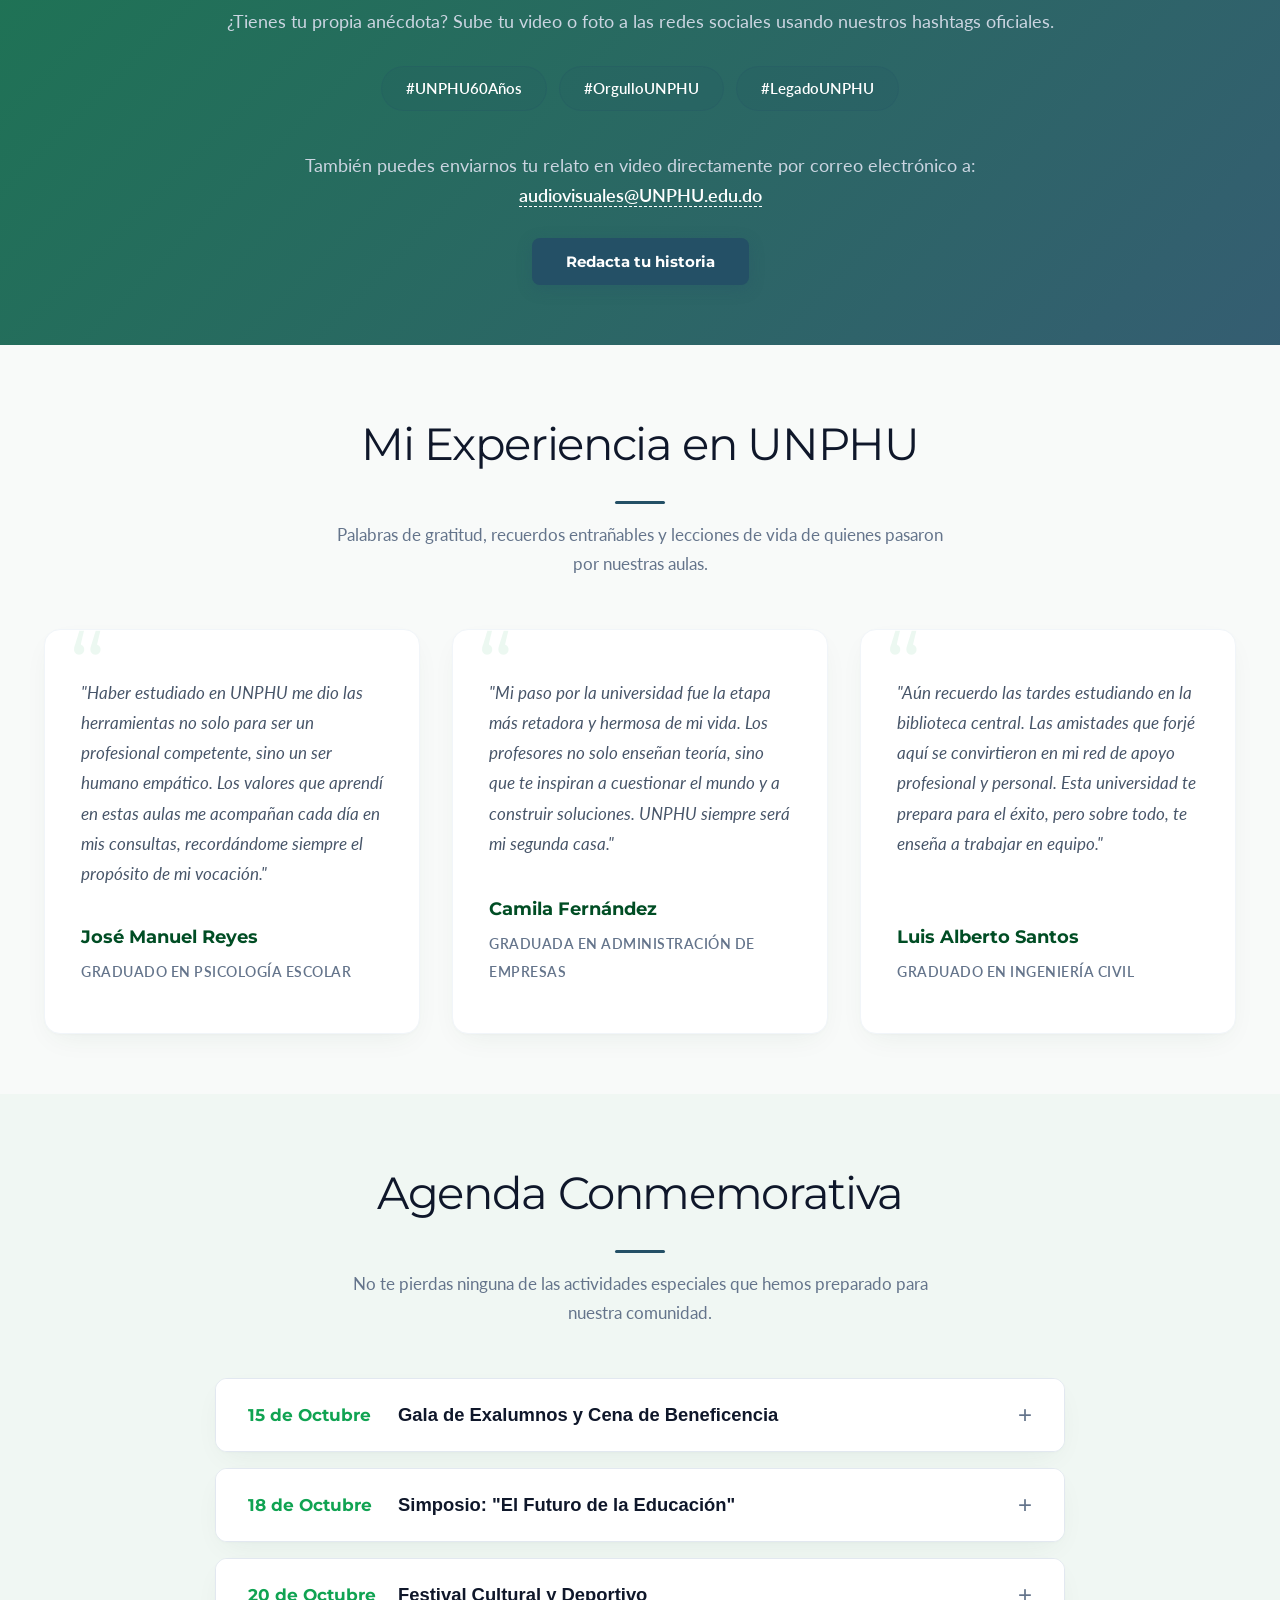
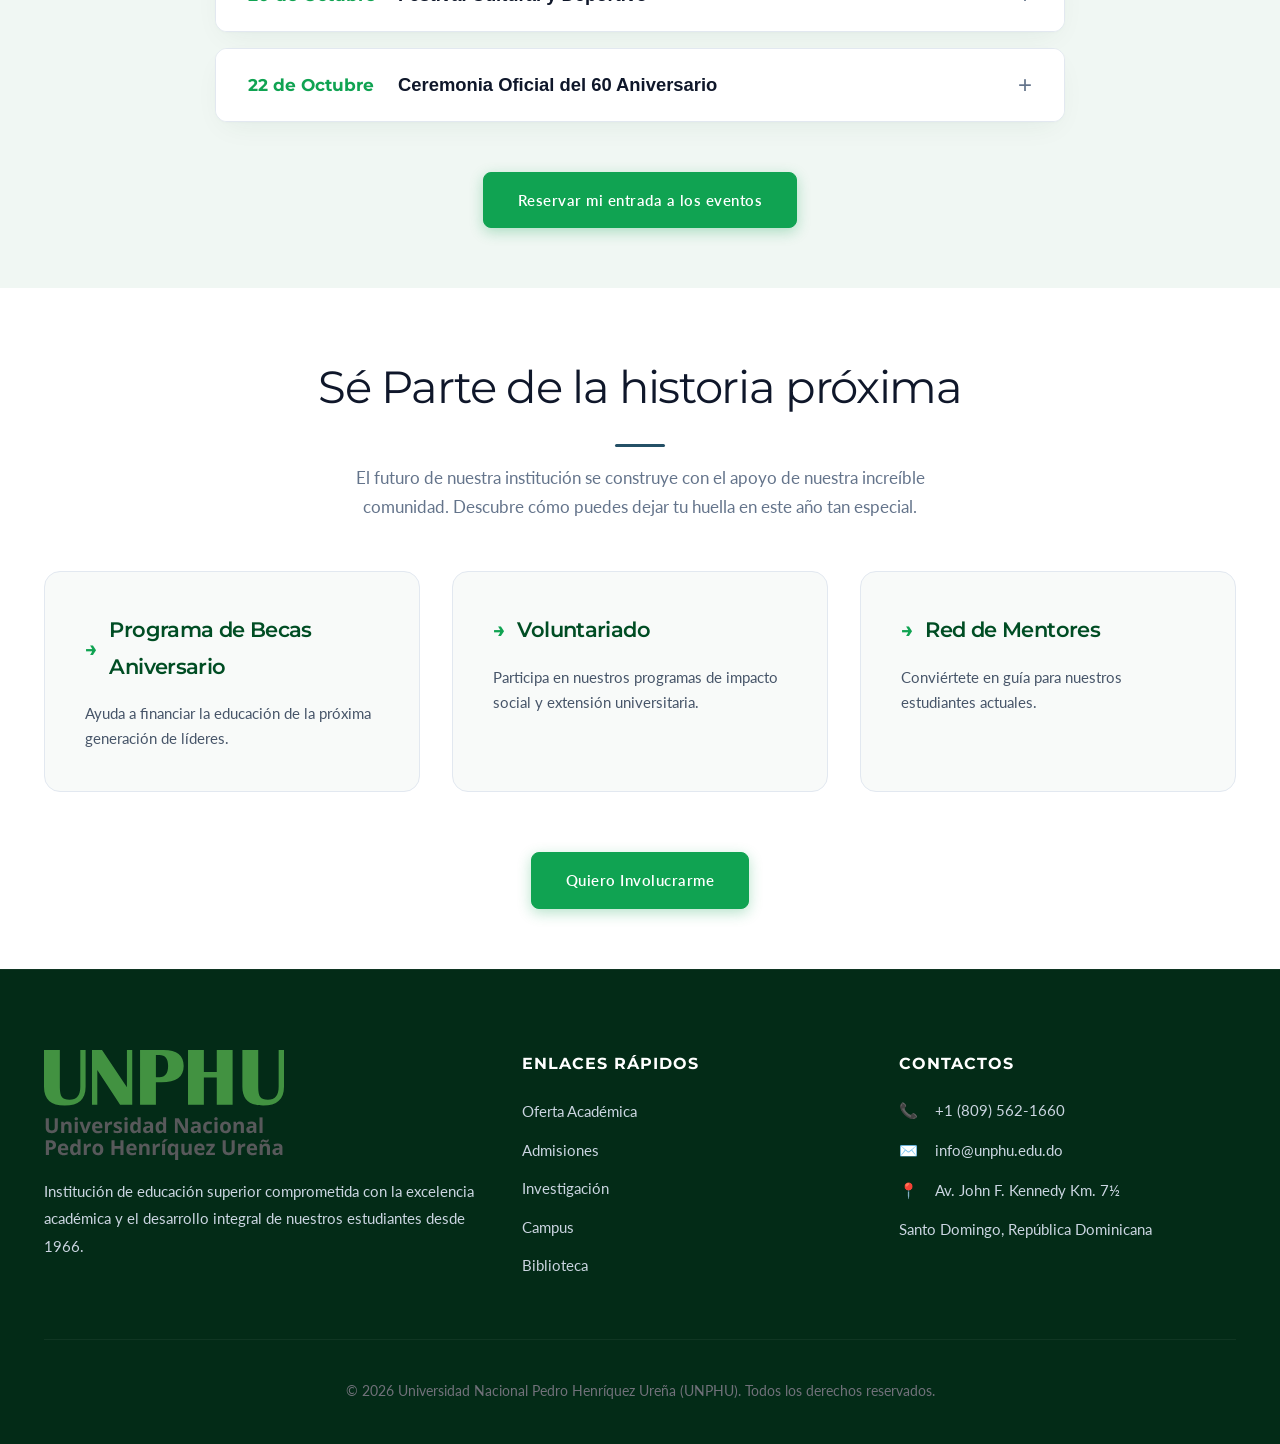
==== commit 314aa4d2: "meoras de diseño" ====
--- a/index.html
+++ b/index.html
@@ -11,7 +11,7 @@
 </head>
 <body>
 
-    <header>
+    <!-- <header>
         <div class="nav-container">
             <a href="#" class="logo">
                 <img src="images\logos\logo-unphu-60-aniversario-largoLetra.png" alt="Logo UNPHU 60 Aniversario" class="header-logo-img">
@@ -29,7 +29,7 @@
                 <button class="btn btn-primary">Aplicar</button>
             </div>
         </div>
-    </header>
+    </header> -->
 
     <section class="hero hero-landing">
         <video class="hero-video-background" autoplay muted loop playsinline>
--- a/css/style.css
+++ b/css/style.css
@@ -166,7 +166,7 @@
 section { padding-top: 60px; padding-bottom: 60px; scroll-margin-top: 60px; }
 .history-intro { background: linear-gradient(135deg, rgba(0,115,55,0.95), rgba(36,80,102,0.95)); color: var(--text-light); padding-top: 60px; padding-bottom: 60px; }
 .history-grid { display: grid; grid-template-columns: repeat(2, minmax(0, 1fr)); gap: 40px; align-items: center; }
-.history-panel { display: flex; flex-direction: column; gap: 28px; padding-top: 60px; }
+.history-panel { display: flex; flex-direction: column; gap: 28px; }
 .history-image-card { position: relative; min-height: 520px; border-radius: var(--radius-lg); overflow: hidden; display: flex; flex-direction: column; justify-content: flex-end; align-items: flex-end; padding: 32px 48px; text-align: right; background-image: linear-gradient(180deg, rgba(3, 43, 23, 0.14), rgba(3, 43, 23, 0.7)), url('../images/gallery/bibliotecaUNPHU.webp'); background-size: cover; background-position: center; box-shadow: 0 20px 60px rgba(0,0,0,0.18); border: 1px solid rgba(255,255,255,0.12); }
 .history-image-content { color: var(--text-light); width: 100%; }
 .history-image-label { text-transform: uppercase; letter-spacing: 0.2em; font-size: 0.85rem; color: rgba(255,255,255,0.85); margin-bottom: 16px; }
@@ -194,6 +194,8 @@
     .history-panel h2 { font-size: 2.4rem; }
     .history-card, .history-stat { padding: 24px; }
     .history-stats-grid { grid-template-columns: 1fr; }
+    .history-image-card { min-height: 400px; padding: 24px 32px; }
+    .history-image-card h3 { font-size: 2rem; }
 }
 
 .section-title { text-align: center; font-size: 2.8rem; font-weight: 400; margin-bottom: 16px; position: relative; padding-bottom: 20px; }
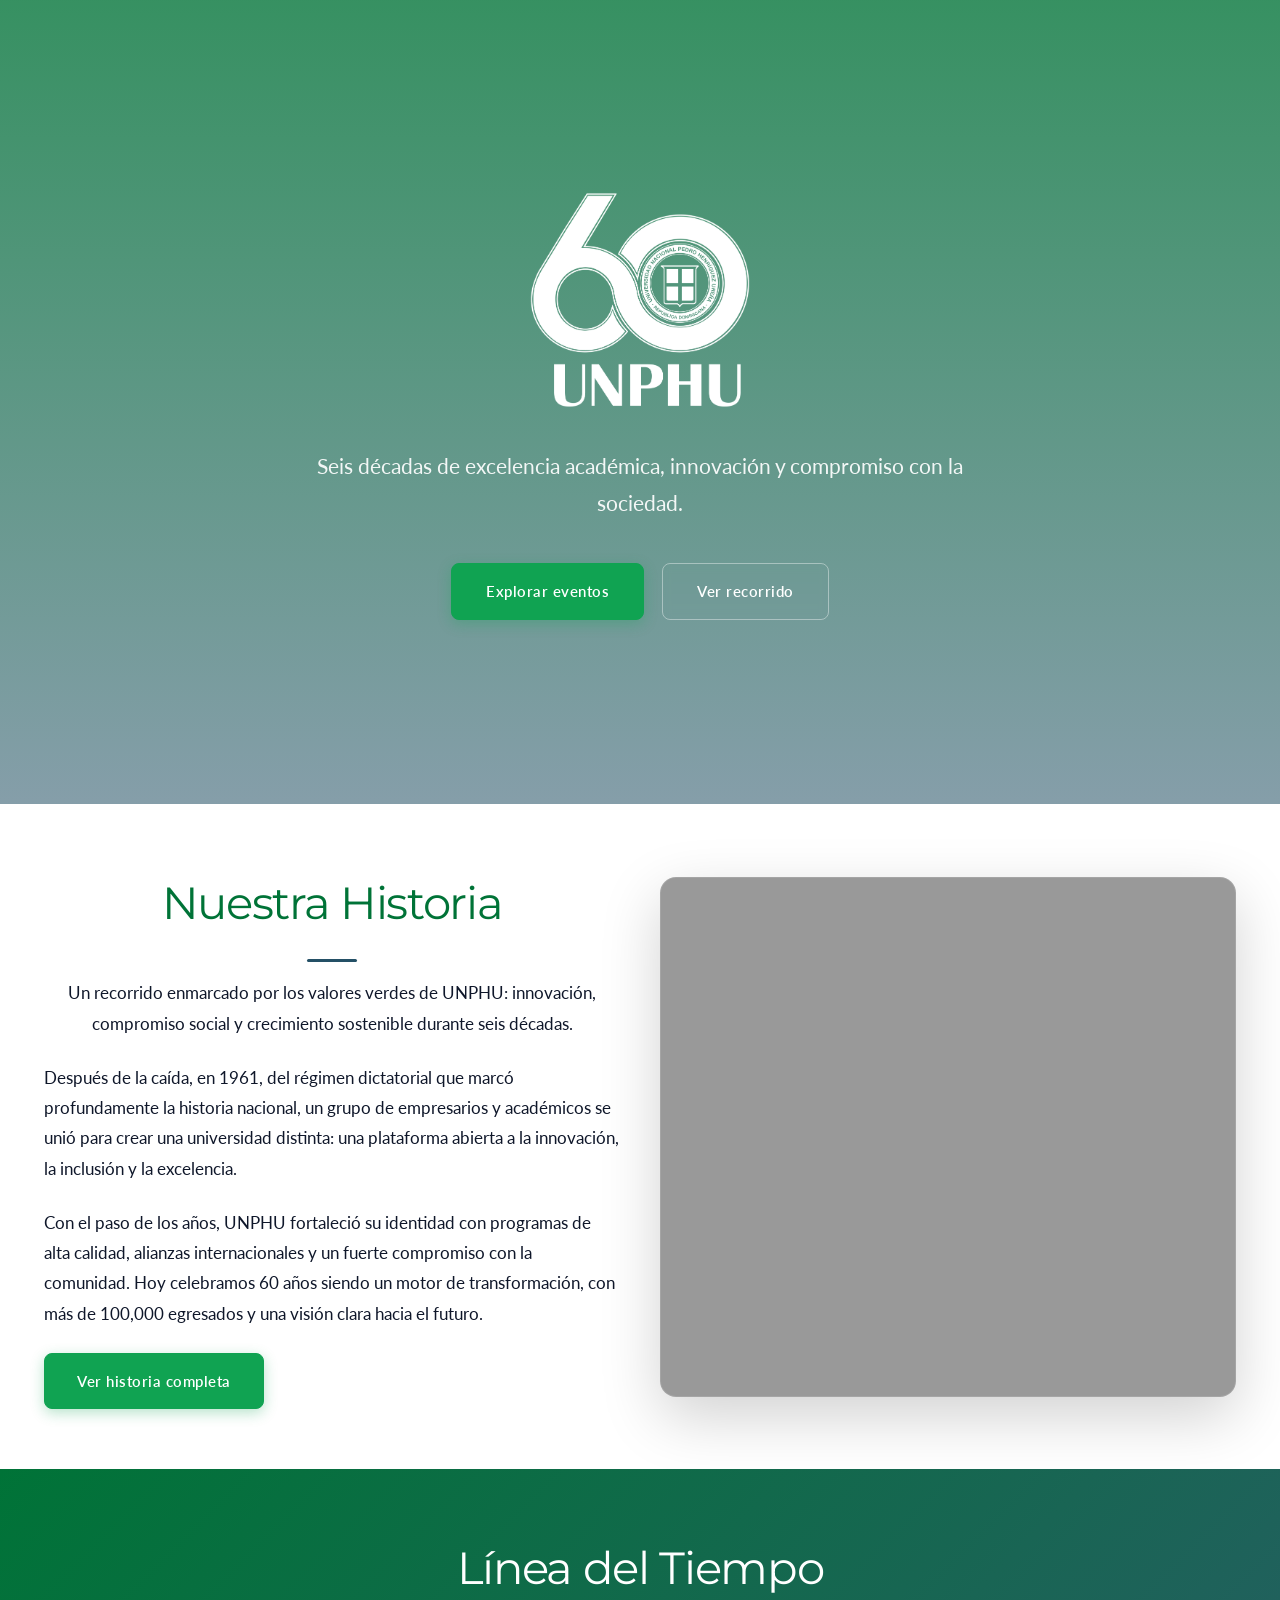
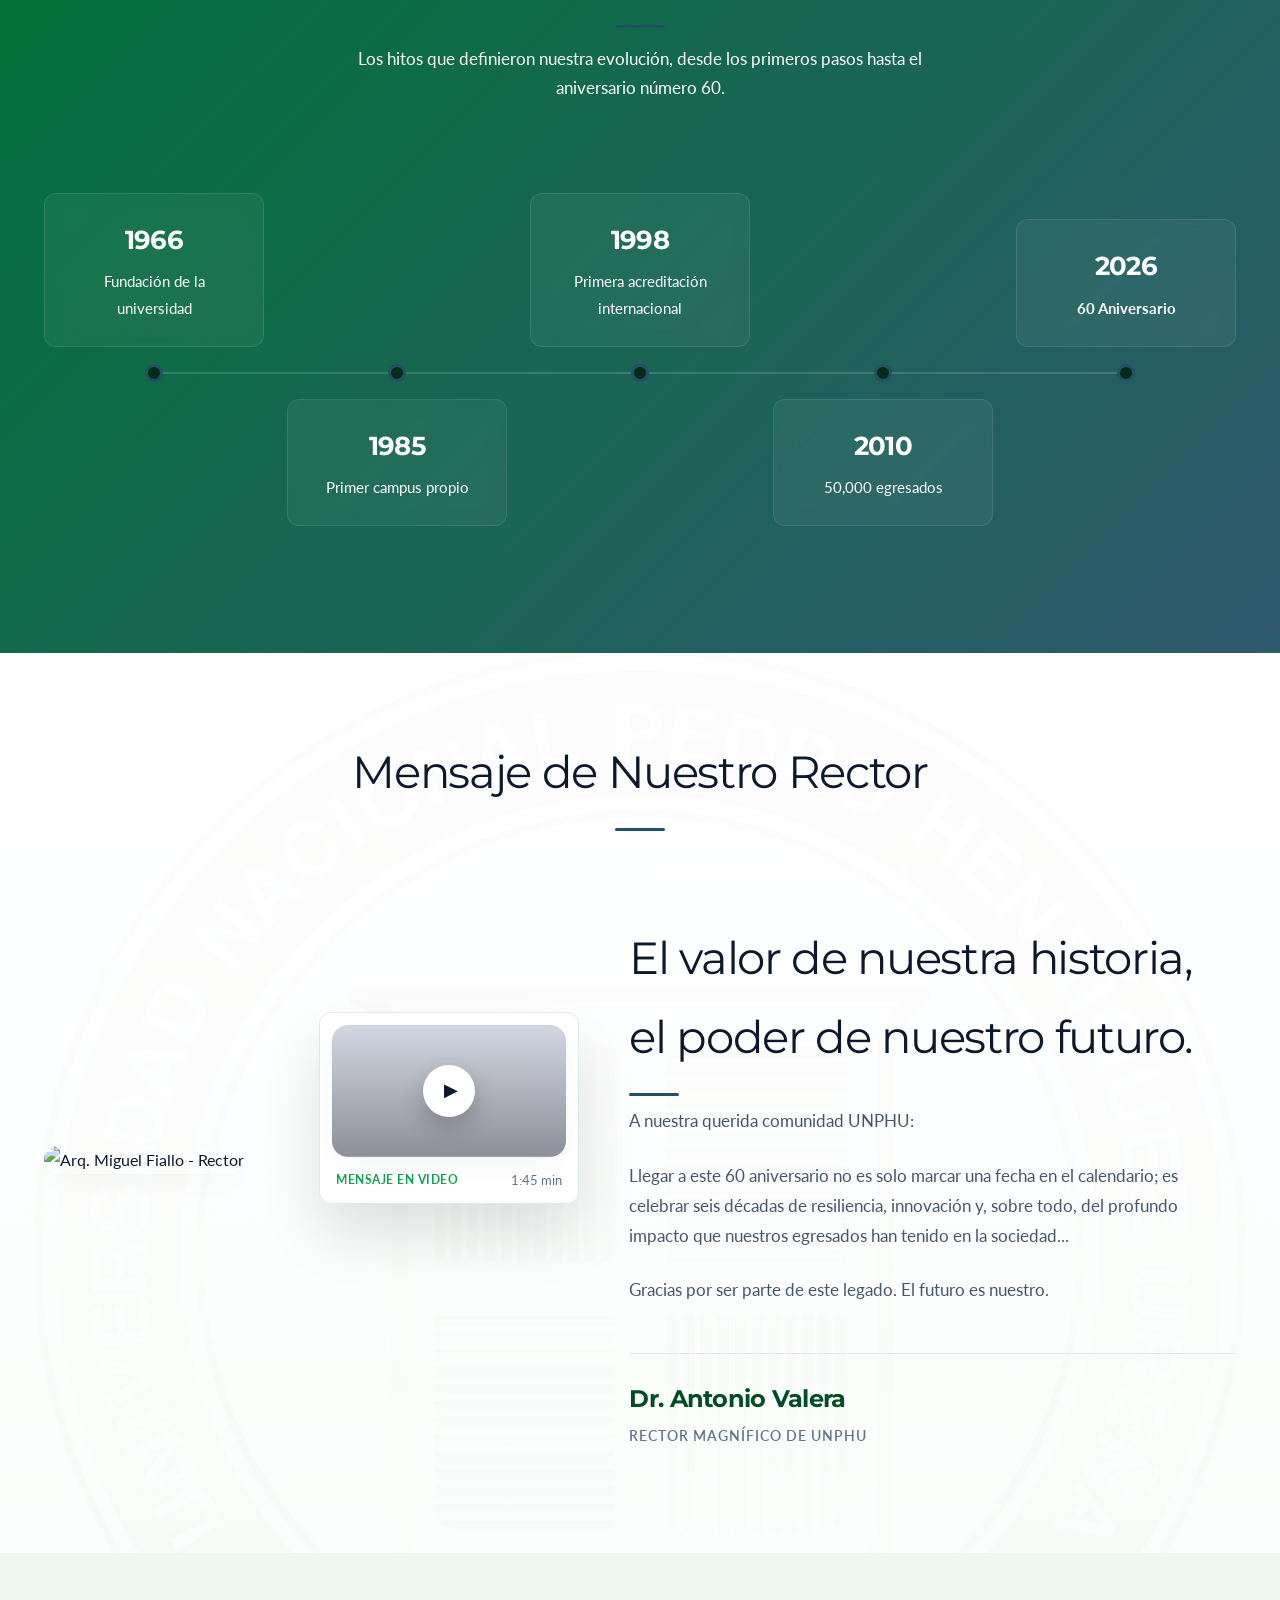
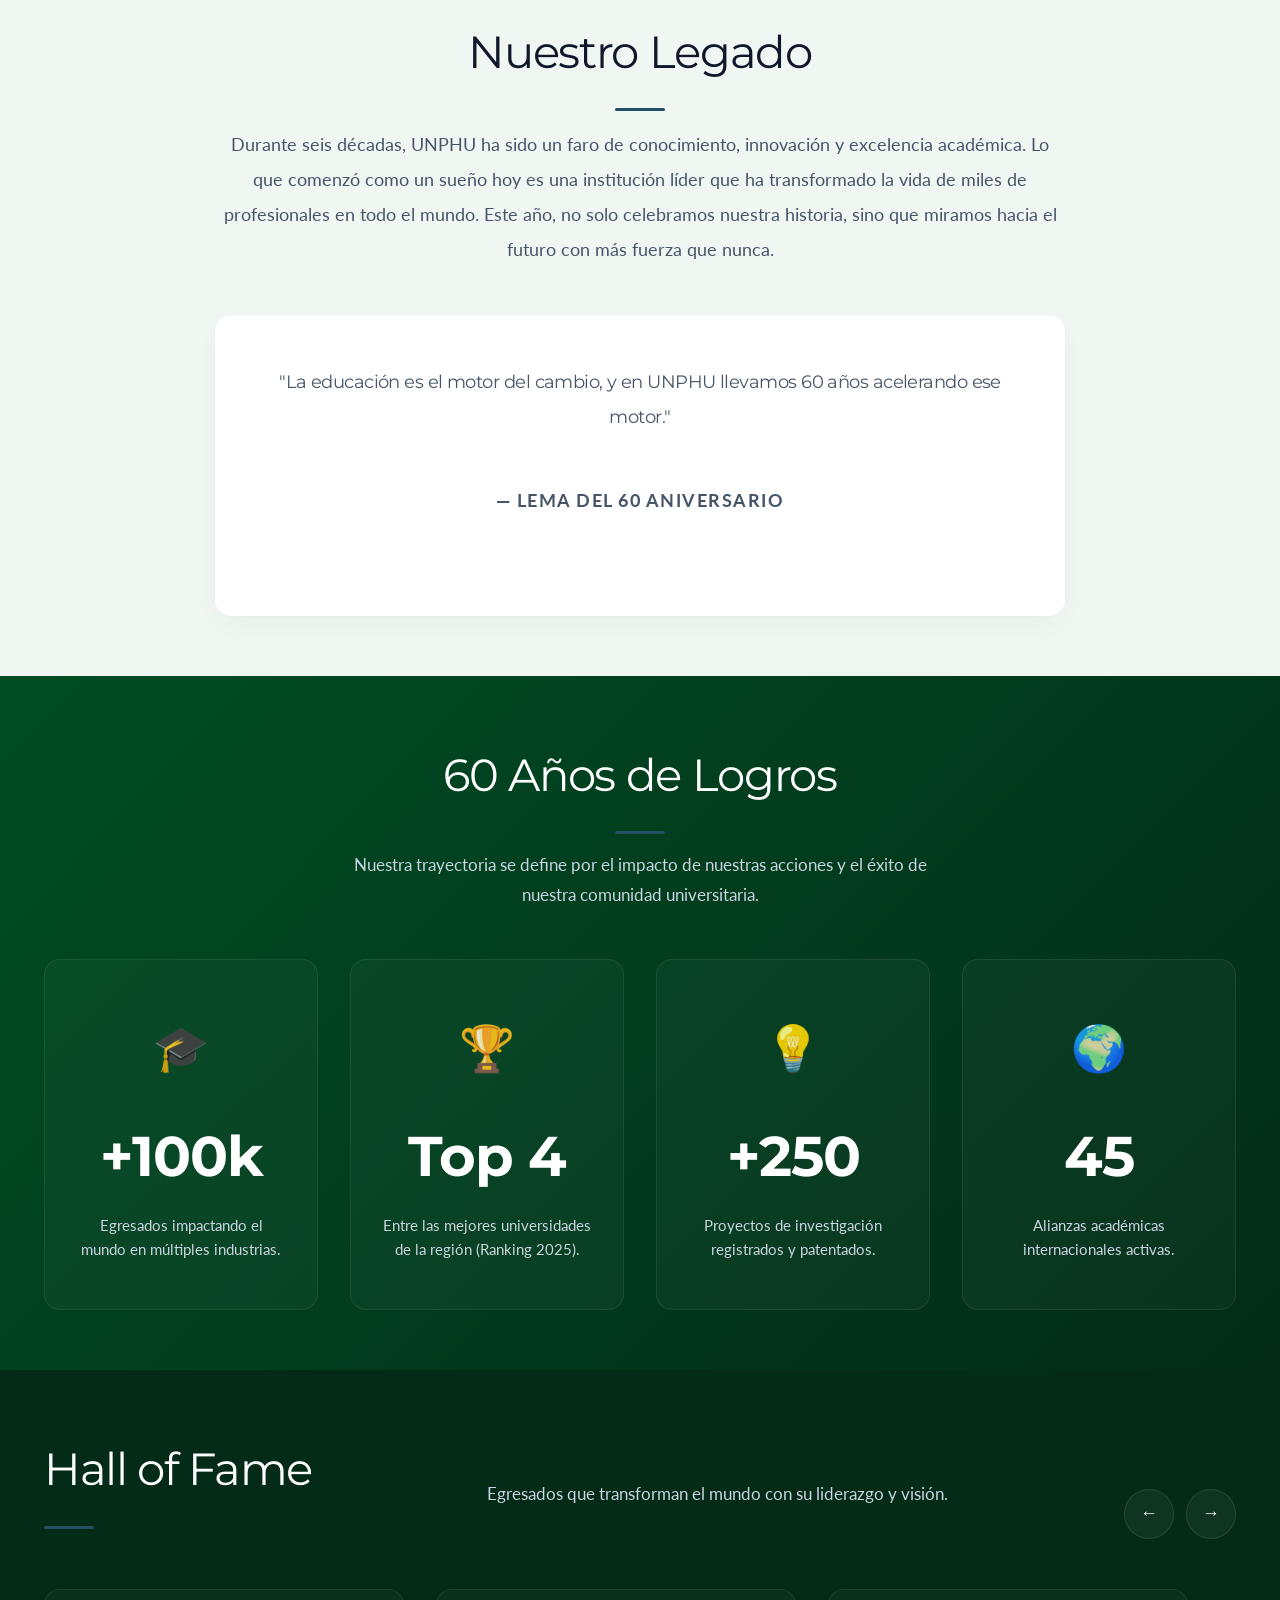
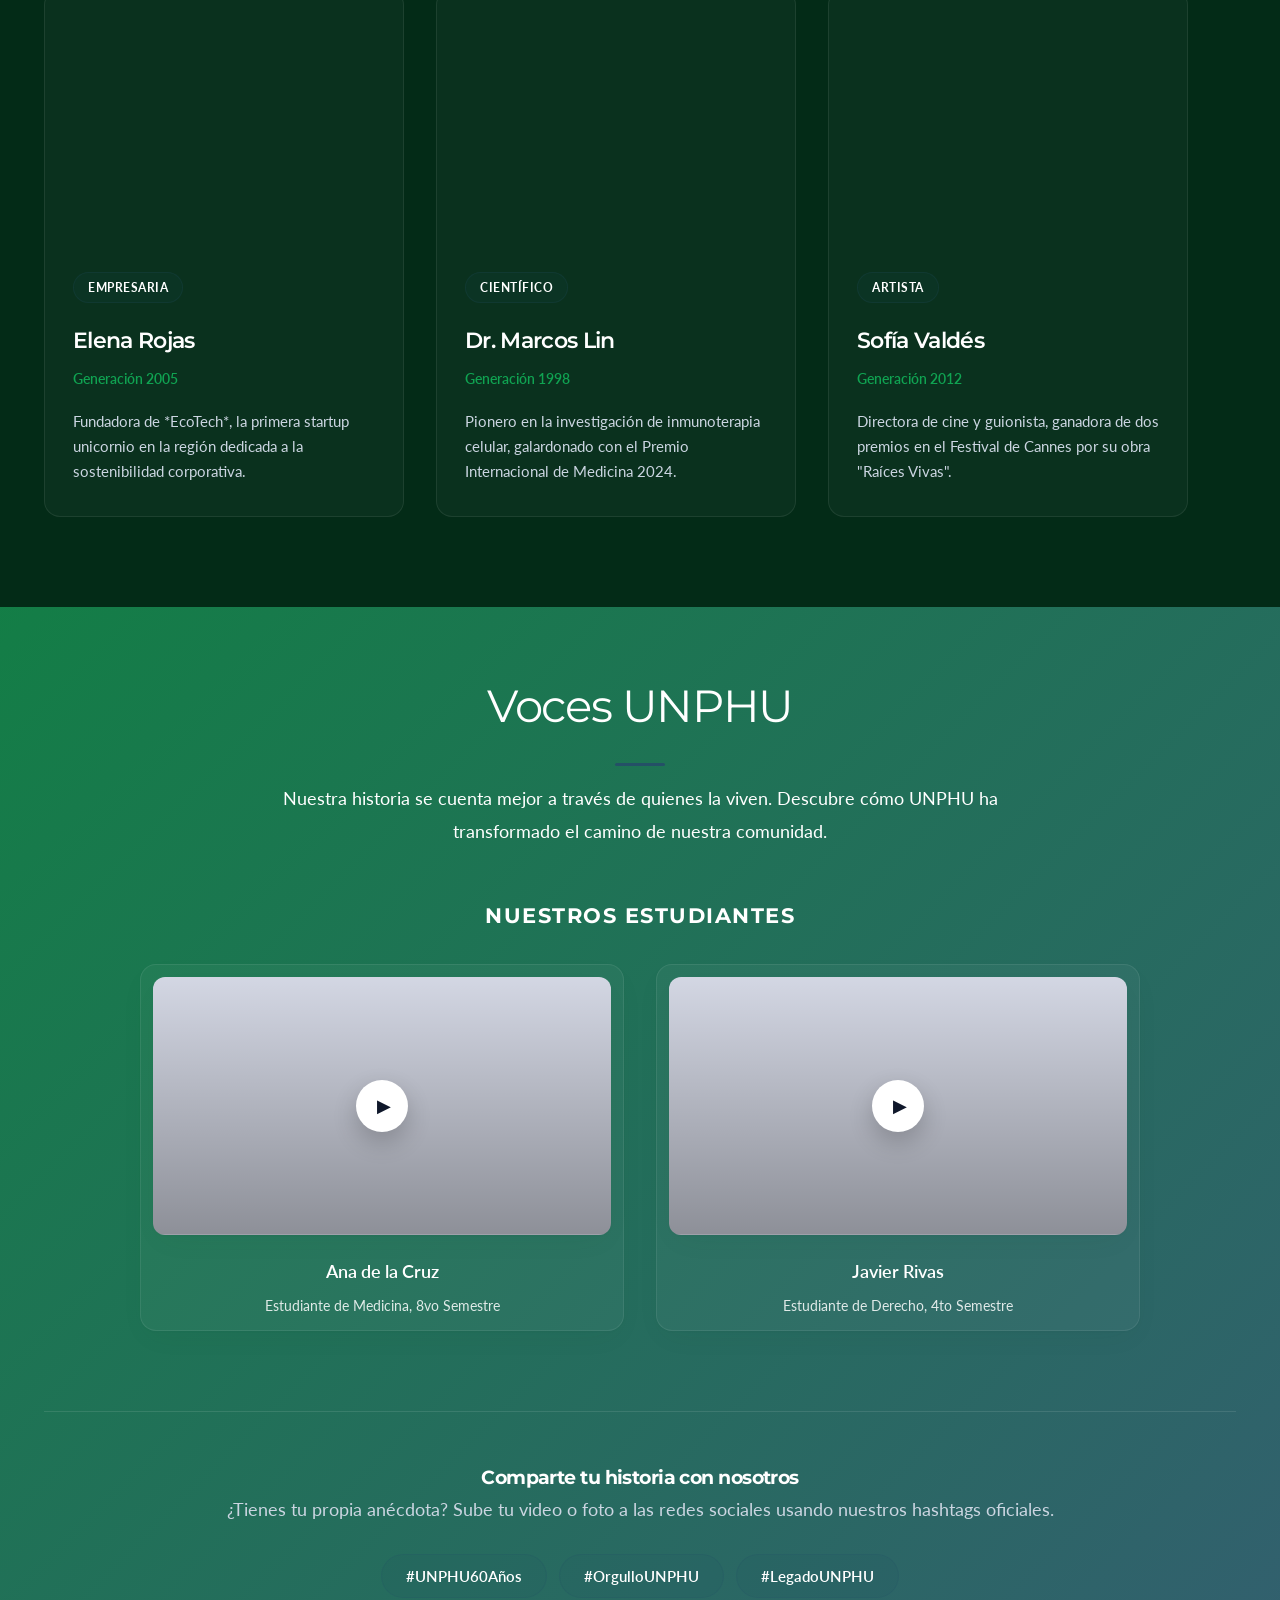
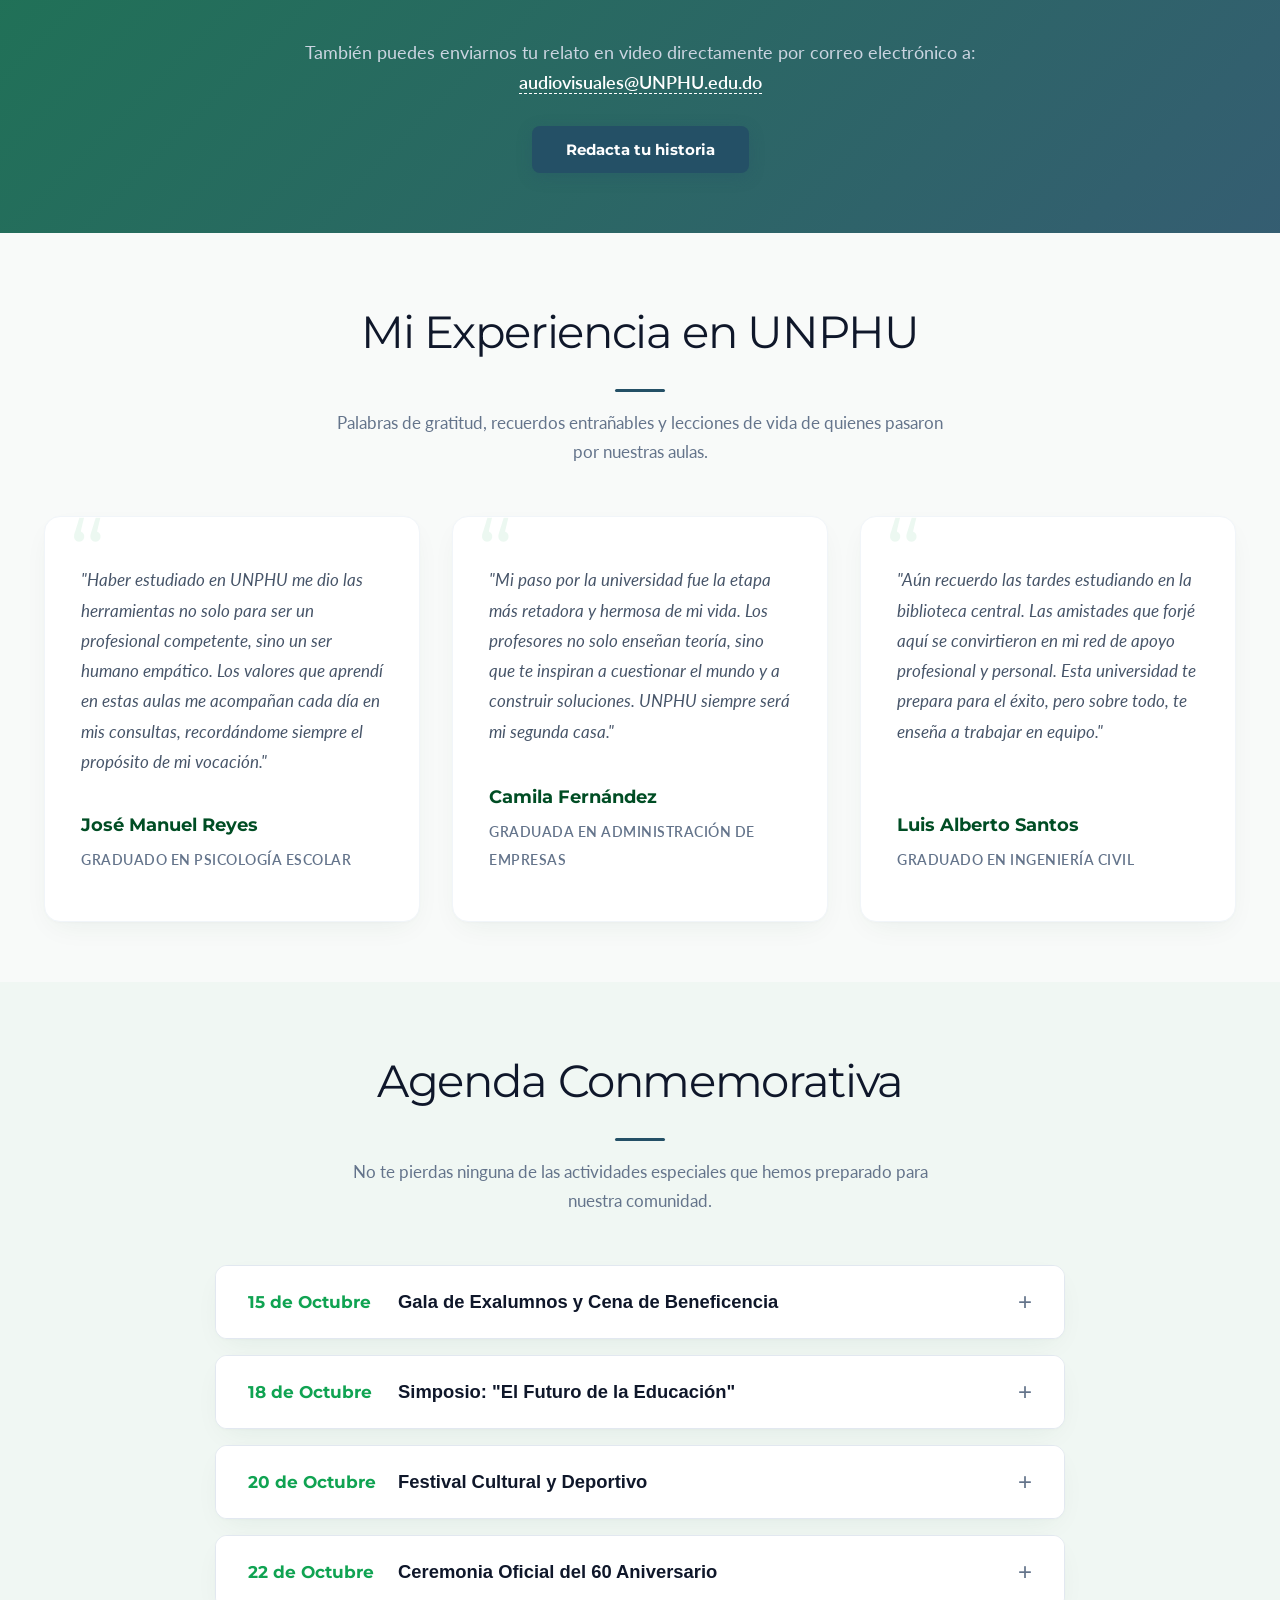
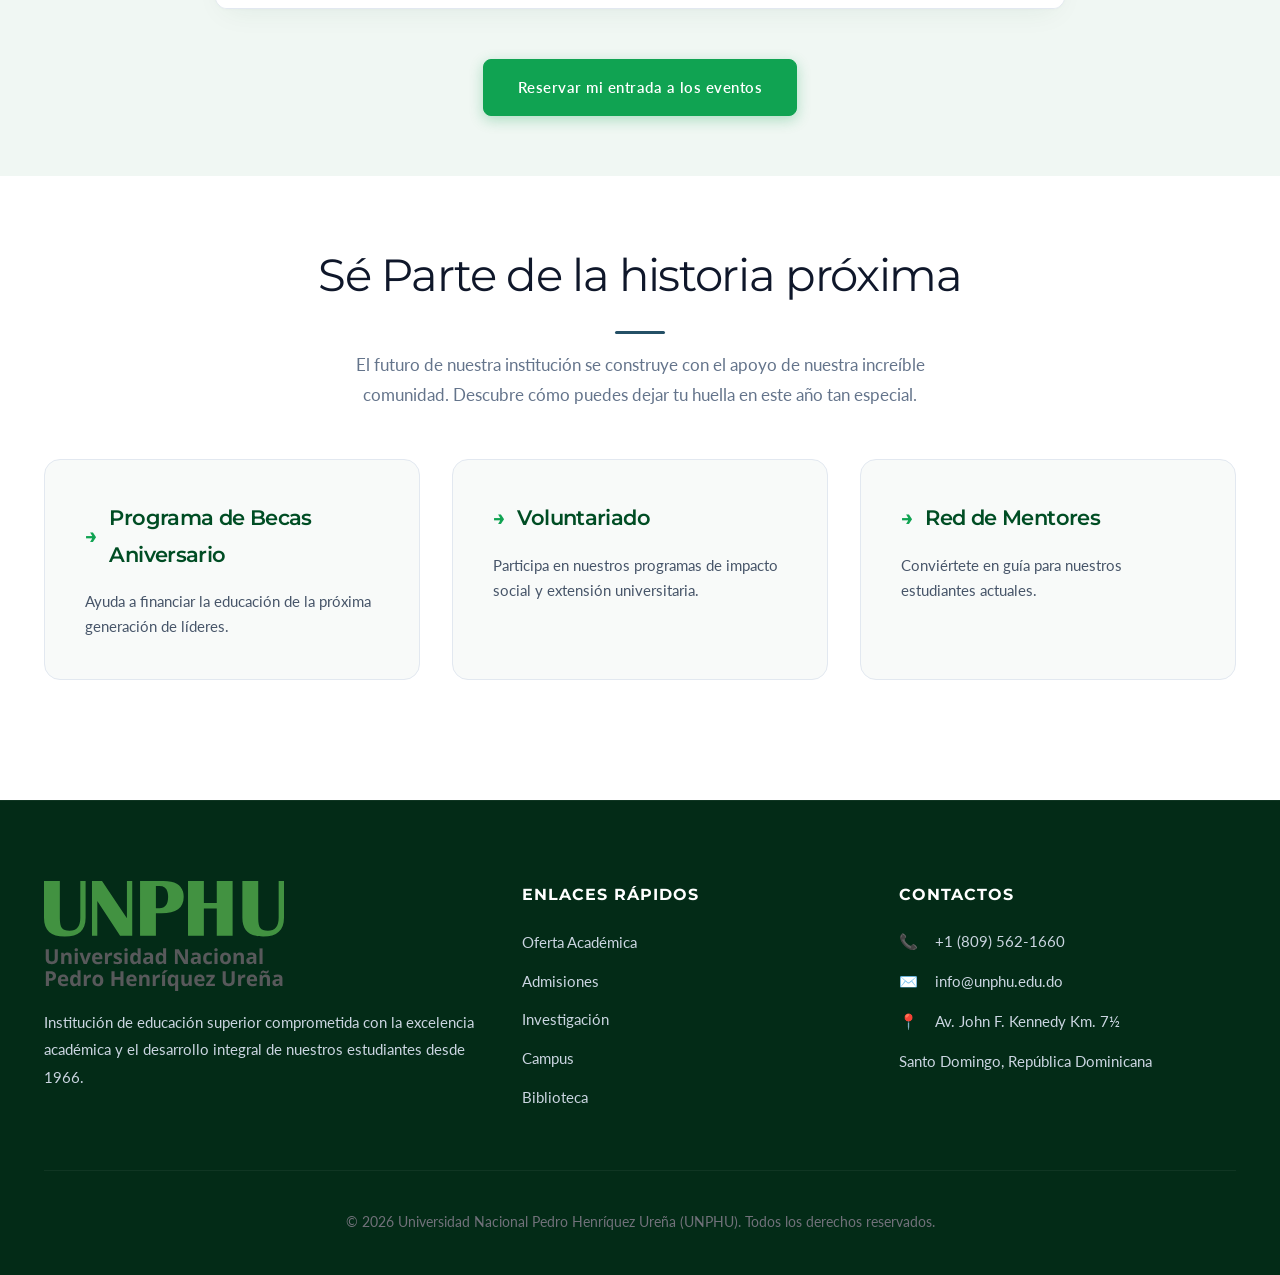
==== commit 1313e046: "Cambios gENERALES" ====
--- a/index.html
+++ b/index.html
@@ -36,7 +36,7 @@
             <source src="assets\videos\animate.mp4" type="video/mp4">
         </video>
         <div class="hero-content fade-up">
-            <img src="images\logos\logo-60-Nuevo-01.png" alt="Logo UNPHU 60 Aniversario" class="hero-logo">
+            <img src="images\logos\logoBlanco-60-Nuevo-02.png" alt="Logo UNPHU 60 Aniversario" class="hero-logo">
             <p class="hero-subtitle">Seis décadas de excelencia académica, innovación y compromiso con la sociedad.</p>
             <div class="cta-group">
                 <a href="#agenda" class="btn btn-primary">Explorar eventos</a>
@@ -49,36 +49,21 @@
         <div class="container history-grid">
             
             <div class="history-content reveal-left">
-                <h2 class="section-title text-white">Nuestra Historia</h2>
+                <h2 class="section-title">Nuestra Historia</h2>
                 <p class="section-description light">Un recorrido enmarcado por los valores verdes de UNPHU: innovación, compromiso social y crecimiento sostenible durante seis décadas.</p>
                 <p>Después de la caída, en 1961, del régimen dictatorial que marcó profundamente la historia nacional, un grupo de empresarios y académicos se unió para crear una universidad distinta: una plataforma abierta a la innovación, la inclusión y la excelencia.</p>
                 <p>Con el paso de los años, UNPHU fortaleció su identidad con programas de alta calidad, alianzas internacionales y un fuerte compromiso con la comunidad. Hoy celebramos 60 años siendo un motor de transformación, con más de 100,000 egresados y una visión clara hacia el futuro.</p>
-                <div class="history-stats-grid">
-                    <div class="history-stat">
-                        <span>+100k</span>
-                        <p>Egresados con impacto</p>
-                    </div>
-                    <div class="history-stat">
-                        <span>45</span>
-                        <p>Alianzas internacionales</p>
-                    </div>
-                    <div class="history-stat">
-                        <span>60</span>
-                        <p>Años de trayectoria</p>
-                    </div>
-                </div>
+                <a href="assets\pdf\Brochur-Info-general-UNPHU.pdf" class="btn btn-primary history-pdf-btn" target="_blank" rel="noopener">Ver historia completa</a>
+
             </div>
             <div class="history-panel reveal-right">
                 <div class="history-image-card">
-                    <div class="history-image-content">
-                        <p class="history-image-label">Historia UNPHU</p>
-                        <h3>Seis décadas de transformación.</h3>
-                        <p>Un viaje visual por nuestros momentos clave, desde los orígenes hasta el presente de innovación y liderazgo.</p>
-                    </div>
-                    <a href="assets\pdf\Brochur-Info-general-UNPHU.pdf" class="btn btn-primary history-pdf-btn" target="_blank" rel="noopener">Ver historia completa</a>
-                </div>
-            </div>
-        </div>
+                    <video class="history-card-video" autoplay muted loop playsinline>
+                        <source src="assets\videos\60-aniversario-20s.mp4" type="video/mp4">
+                    </video>
+                </div>
+            </div>
+        </div>  
     </section>
 
     <section class="timeline-section" id="timeline">
@@ -140,7 +125,7 @@
         <h2 class="section-title">Mensaje de Nuestro Rector</h2>
         <div class="rector-grid">
             <div class="rector-media reveal-left">
-                <img src="https://images.unsplash.com/photo-1556157382-97eda2d62296?auto=format&fit=crop&w=800&q=80" alt="Dr. Antonio Valera - Rector" class="rector-photo">
+                <img src="images\gallery\Arq-Miguel-Fiallo-Rector.jpg" alt="Arq. Miguel Fiallo - Rector" class="rector-photo">
                 <div class="rector-video-card">
                     <div class="video-placeholder bg-rector-video">
                         <div class="play-btn small">▶</div>
@@ -502,10 +487,6 @@
                     <p>Conviértete en guía para nuestros estudiantes actuales.</p>
                 </div>
             </div>
-
-            <div class="btn-container" style="text-align: center;">
-                <a href="#" class="btn btn-primary">Quiero Involucrarme</a>
-            </div>
         </div>
     </section>
 
--- a/css/style.css
+++ b/css/style.css
@@ -164,26 +164,27 @@
 .btn-secondary:hover { background-color: var(--text-light); color: var(--dark-bg); transform: translateY(-3px); border-color: var(--text-light); }
 
 section { padding-top: 60px; padding-bottom: 60px; scroll-margin-top: 60px; }
-.history-intro { background: linear-gradient(135deg, rgba(0,115,55,0.95), rgba(36,80,102,0.95)); color: var(--text-light); padding-top: 60px; padding-bottom: 60px; }
+.history-intro { background-color: #ffffff; color: var(--text-dark); padding-top: 60px; padding-bottom: 60px; }
+.history-intro .section-title { color: var(--primary); }
+.history-intro .section-description.light,
+.history-intro .history-content p { color: var(--text-dark); }
 .history-grid { display: grid; grid-template-columns: repeat(2, minmax(0, 1fr)); gap: 40px; align-items: center; }
 .history-panel { display: flex; flex-direction: column; gap: 28px; }
-.history-image-card { position: relative; min-height: 520px; border-radius: var(--radius-lg); overflow: hidden; display: flex; flex-direction: column; justify-content: flex-end; align-items: flex-end; padding: 32px 48px; text-align: right; background-image: linear-gradient(180deg, rgba(3, 43, 23, 0.14), rgba(3, 43, 23, 0.7)), url('../images/gallery/bibliotecaUNPHU.webp'); background-size: cover; background-position: center; box-shadow: 0 20px 60px rgba(0,0,0,0.18); border: 1px solid rgba(255,255,255,0.12); }
-.history-image-content { color: var(--text-light); width: 100%; }
+.history-image-card { position: relative; min-height: 520px; border-radius: var(--radius-lg); overflow: hidden; display: flex; flex-direction: column; justify-content: flex-end; align-items: flex-end; padding: 32px 48px; text-align: right; background-color: rgba(0,0,0,0.4); box-shadow: 0 20px 60px rgba(0,0,0,0.18); border: 1px solid rgba(255,255,255,0.12); }
+.history-card-video { position: absolute; top: 0; left: 0; width: 100%; height: 100%; object-fit: cover; z-index: 1; }
+.history-image-content { color: var(--text-light); width: 100%; position: relative; z-index: 2; }
 .history-image-label { text-transform: uppercase; letter-spacing: 0.2em; font-size: 0.85rem; color: rgba(255,255,255,0.85); margin-bottom: 16px; }
-.history-image-card h3 { margin: 0 0 18px; font-size: 2.6rem; line-height: 1.05; }
-.history-image-card p { margin: 0 0 28px; color: rgba(255,255,255,0.9); line-height: 1.75; }
-.history-pdf-btn { align-self: flex-end; padding: 14px 32px; }
+.history-image-card h3 { margin: 0 0 18px; color: #26a652; font-size: 2.6rem; line-height: 1.05; }
+.history-image-card p { margin: 0 0 28px; color: #26a652; line-height: 1.75; }
+.history-pdf-btn { align-self: flex-end; padding: 14px 32px; position: relative; z-index: 2; }
 .history-panel .badge-60 { border-color: rgba(255,255,255,0.3); background-color: rgba(255,255,255,0.08); color: #f8faf9; }
 .history-panel h2 { text-align: left; font-size: 3rem; line-height: 1.05; }
 .history-panel .section-description { text-align: left; max-width: 100%; color: rgba(255,255,255,0.85); margin: 0; }
 .history-card { background-color: rgba(255,255,255,0.08); border: 1px solid rgba(255,255,255,0.12); border-radius: var(--radius-lg); padding: 32px; box-shadow: 0 20px 50px rgba(0,0,0,0.18); }
 .history-card h3 { margin-bottom: 16px; font-size: 1.8rem; color: #f8faf9; }
-.history-card p { color: rgba(255,255,255,0.86); line-height: 1.8; }
-.history-content p { color: rgba(255,255,255,0.92); font-size: 1.05rem; line-height: 1.8; margin-bottom: 24px; }
+.history-card p { color: rgba(0, 0, 0, 0.86); line-height: 1.8; }
+.history-content p { color: rgba(0, 0, 0, 0.92); font-size: 1.05rem; line-height: 1.8; margin-bottom: 24px; }
 .history-stats-grid { display: grid; grid-template-columns: repeat(3, minmax(0, 1fr)); gap: 18px; margin-top: 16px; }
-.history-stat { background-color: rgba(255,255,255,0.08); border: 1px solid rgba(255,255,255,0.12); border-radius: var(--radius-md); padding: 24px; text-align: center; }
-.history-stat span { display: block; font-size: 2.5rem; font-weight: 700; color: var(--text-light); margin-bottom: 10px; }
-.history-stat p { color: rgba(255,255,255,0.85); font-size: 0.95rem; }
 
 @media (max-width: 1024px) {
     .history-grid { grid-template-columns: 1fr; }
@@ -196,6 +197,11 @@
     .history-stats-grid { grid-template-columns: 1fr; }
     .history-image-card { min-height: 400px; padding: 24px 32px; }
     .history-image-card h3 { font-size: 2rem; }
+    .history-intro .section-title { color: var(--primary); }
+    .history-intro .section-description.light { color: var(--primary-dark); }
+    .history-intro p { color: var(--text-dark); }
+    .history-intro .history-pdf-btn { background-color: var(--primary); color: white; border-color: transparent; }
+    .history-intro .history-pdf-btn:hover { background-color: var(--primary-dark); }
 }
 
 .section-title { text-align: center; font-size: 2.8rem; font-weight: 400; margin-bottom: 16px; position: relative; padding-bottom: 20px; }
@@ -233,7 +239,27 @@
     color: #1c6357;
 }
 /* Mensaje del Rector Elegante */
-.rector-message { background-color: white; }
+.rector-message {
+    position: relative;
+    overflow: hidden;
+    padding: 80px 0;
+    background-image: linear-gradient(180deg, rgba(255,255,255,0.45), rgba(242, 250, 246, 0.45)), url('../images/gallery/Sobre-9x12-60-aniversario_page-0001.jpg');
+    background-size: cover;
+    background-position: center;
+    background-repeat: no-repeat;
+    color: var(--text-dark);
+}
+.rector-message::before {
+    content: '';
+    position: absolute;
+    inset: 0;
+    background: rgba(255,255,255,0.25);
+    z-index: 0;
+}
+.rector-message .container {
+    position: relative;
+    z-index: 1;
+}
 .rector-grid { display: grid; grid-template-columns: 1fr 1.2fr; gap: 80px; align-items: center; }
 .rector-media { position: relative; }
 .rector-photo { width: 100%; border-radius: var(--radius-lg); box-shadow: var(--shadow-smooth); object-fit: cover; aspect-ratio: 4/5; }
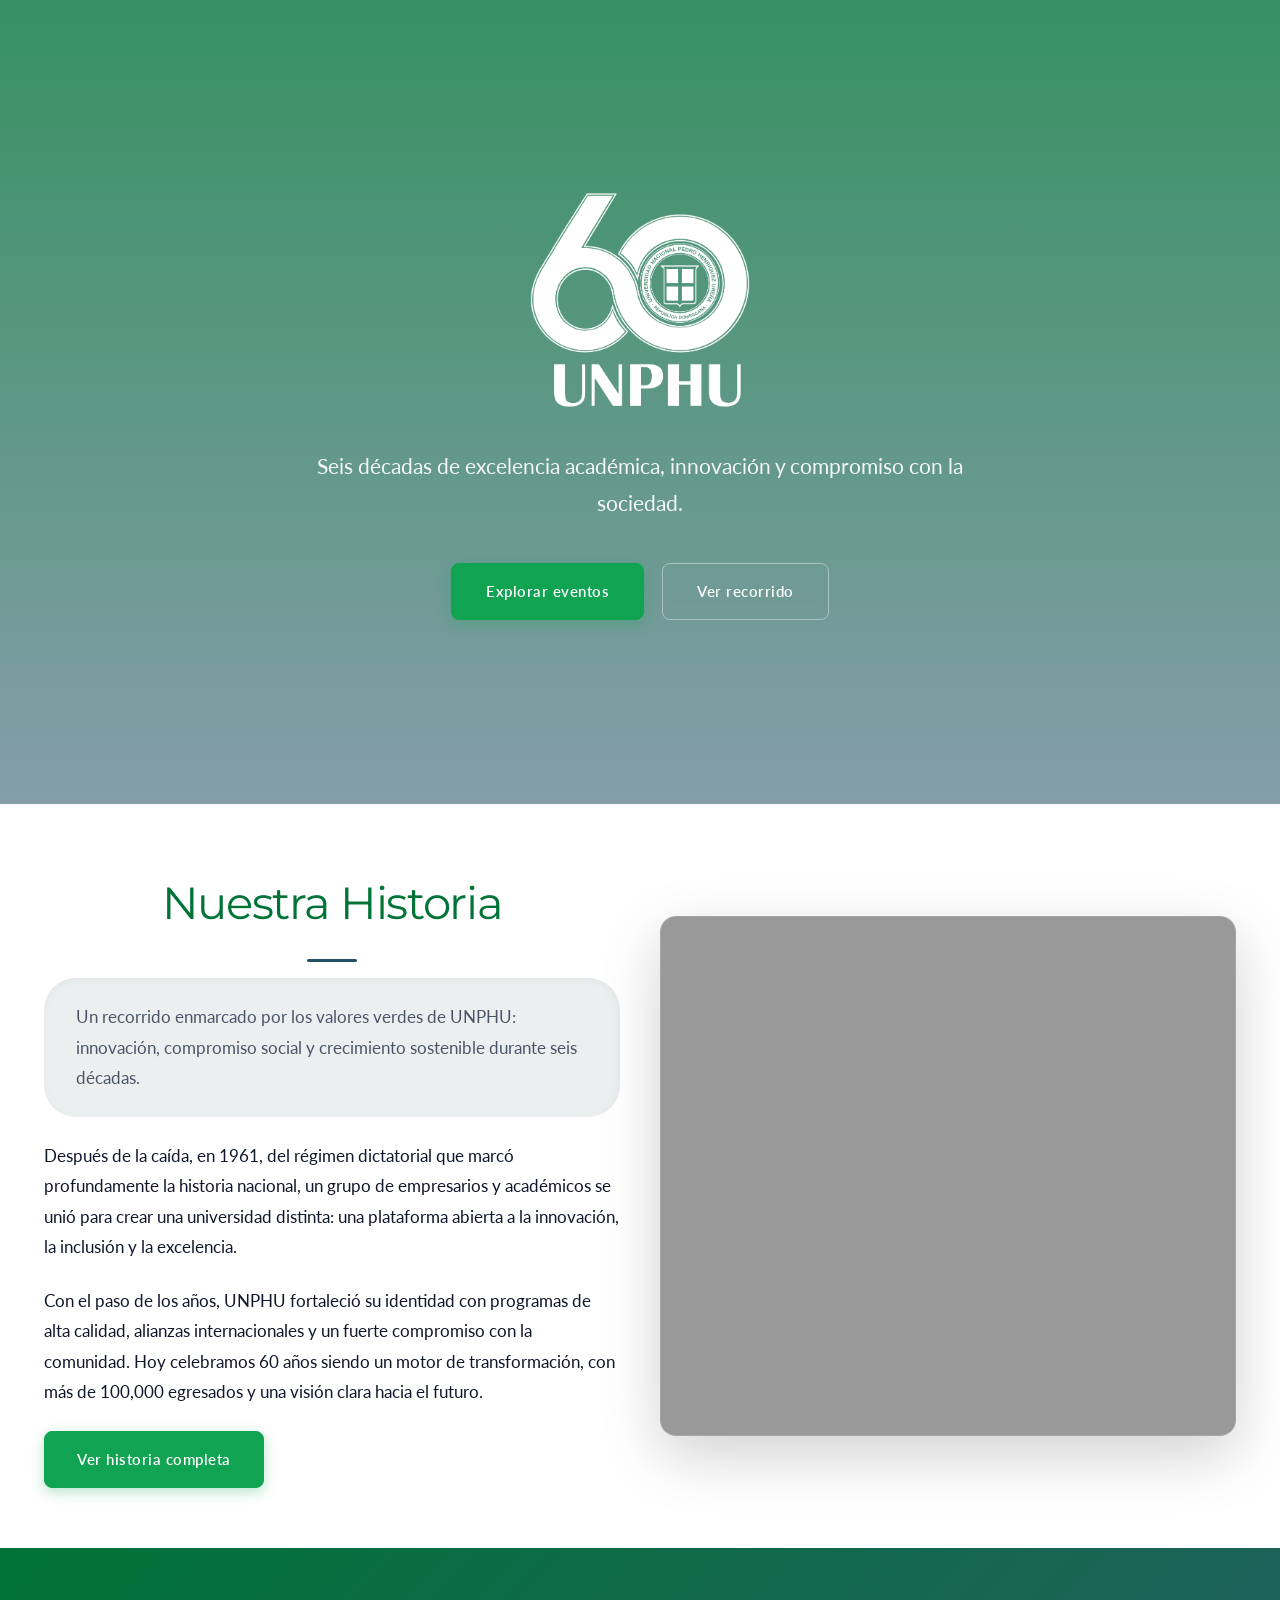
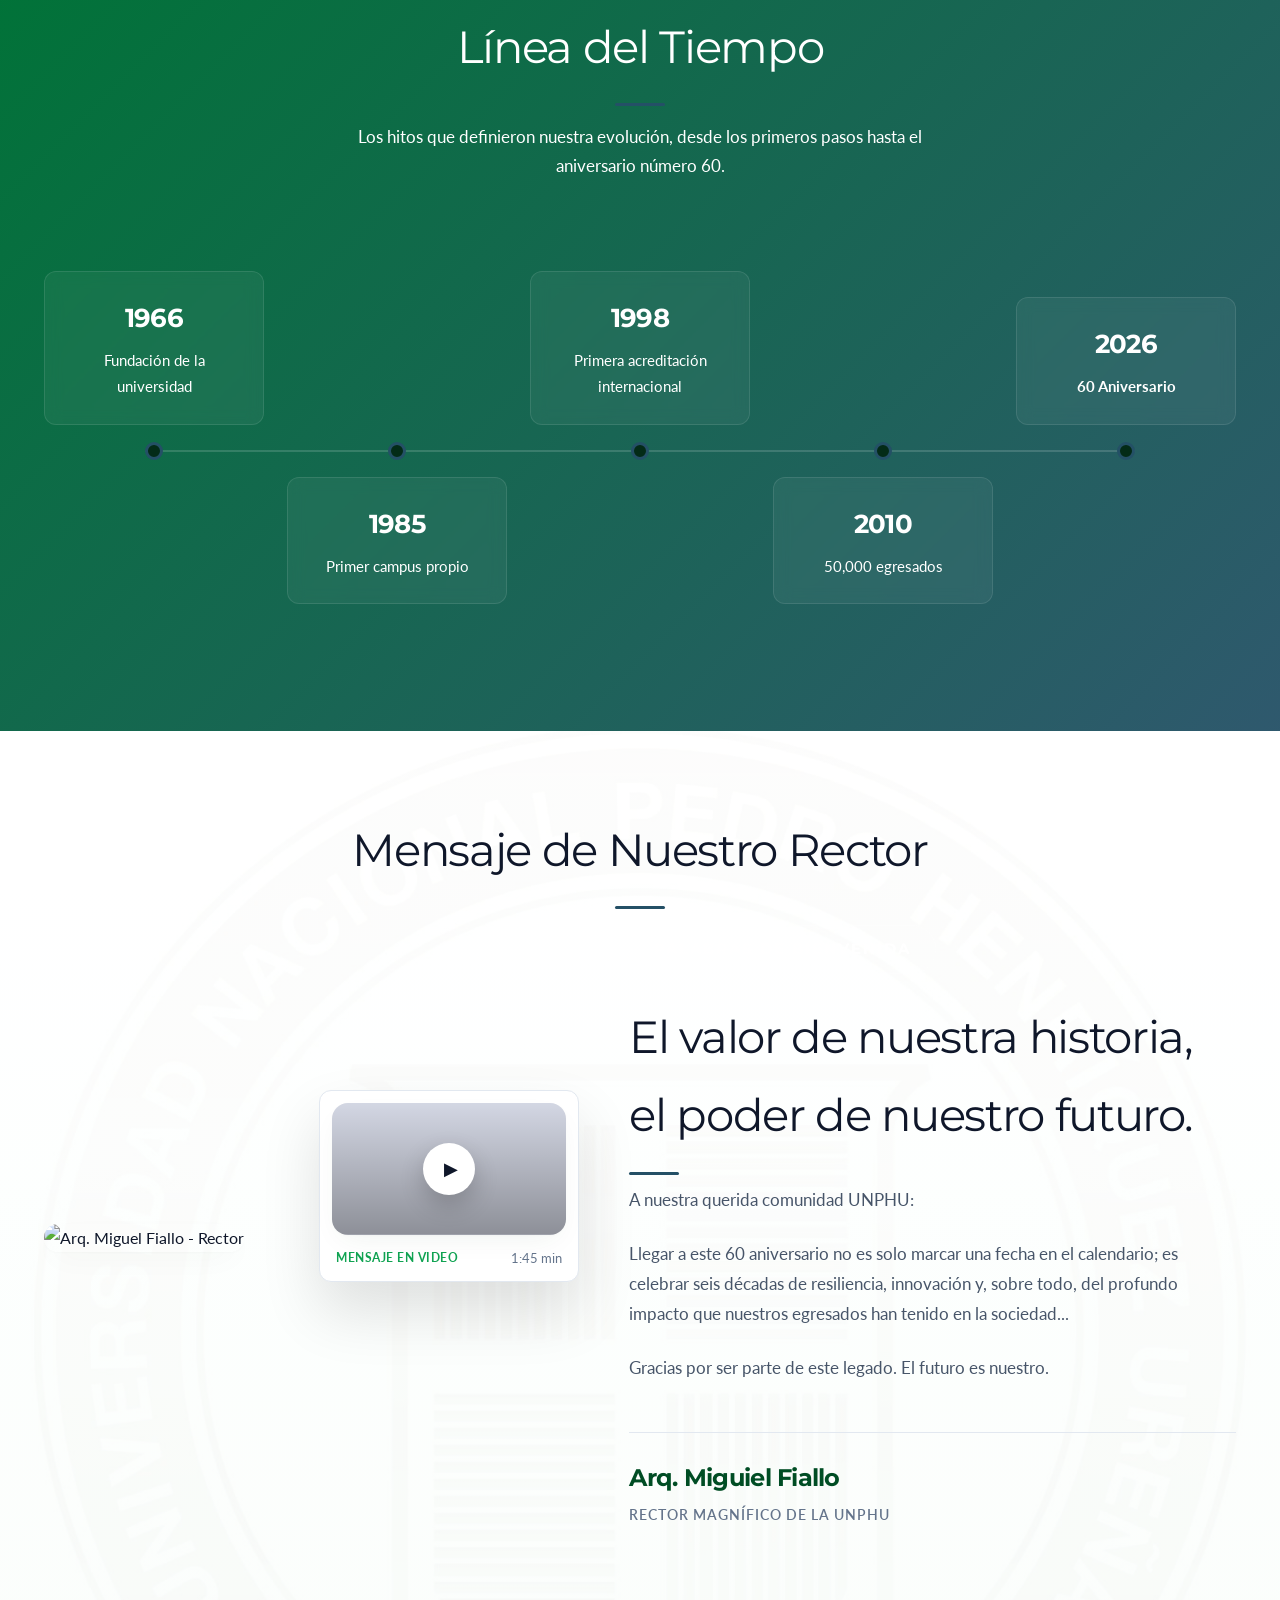
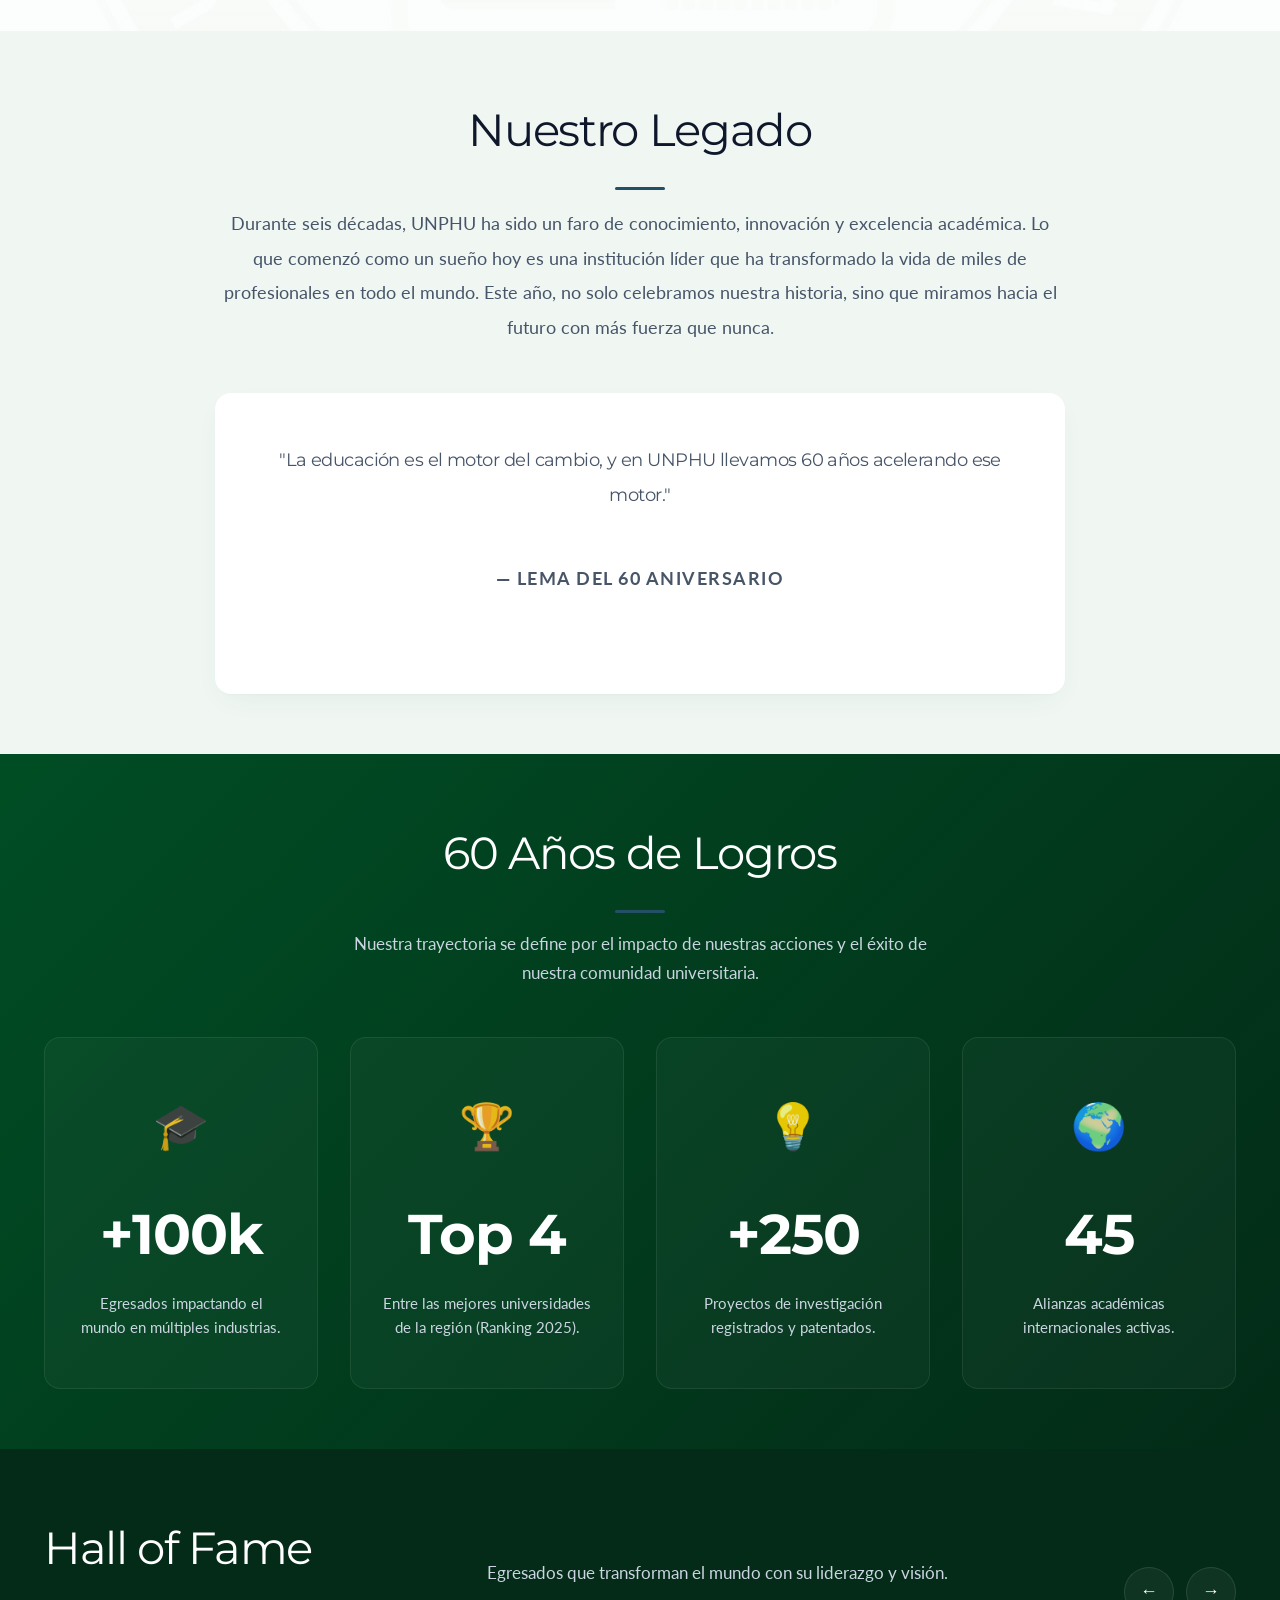
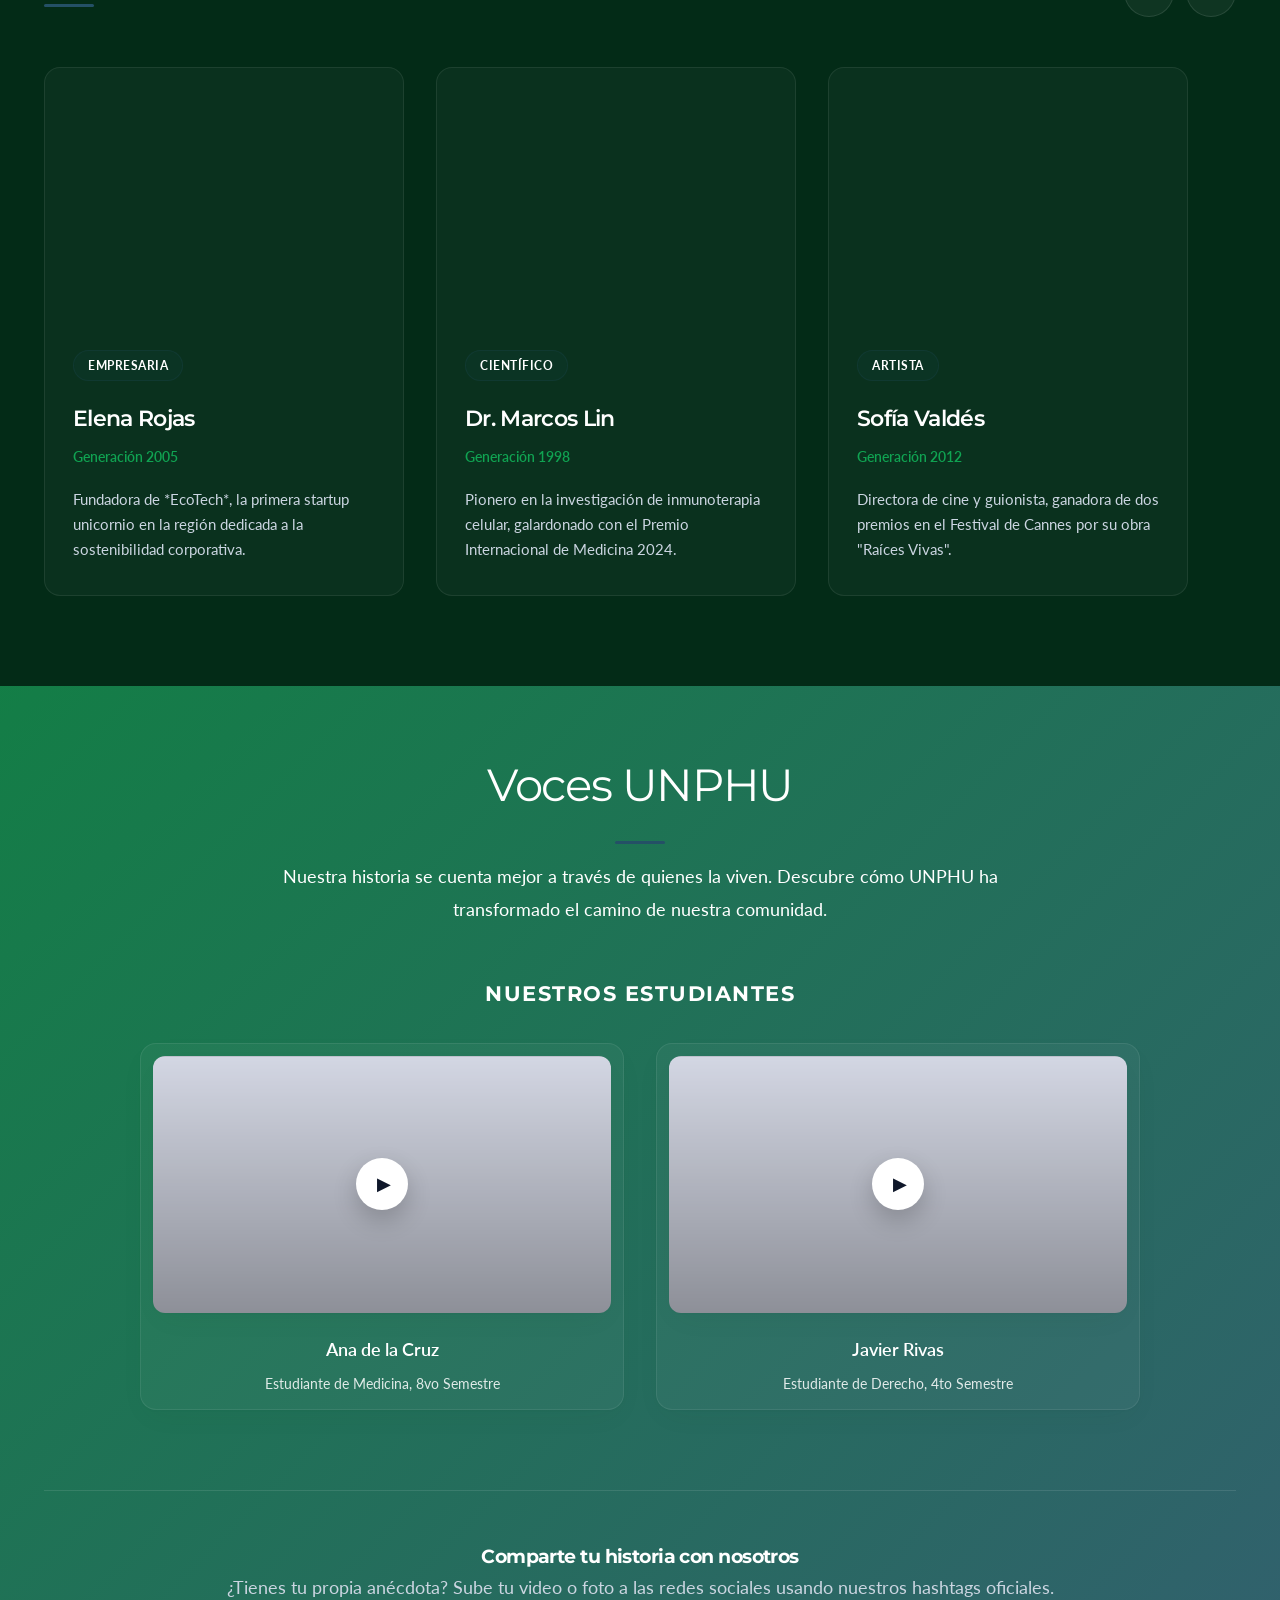
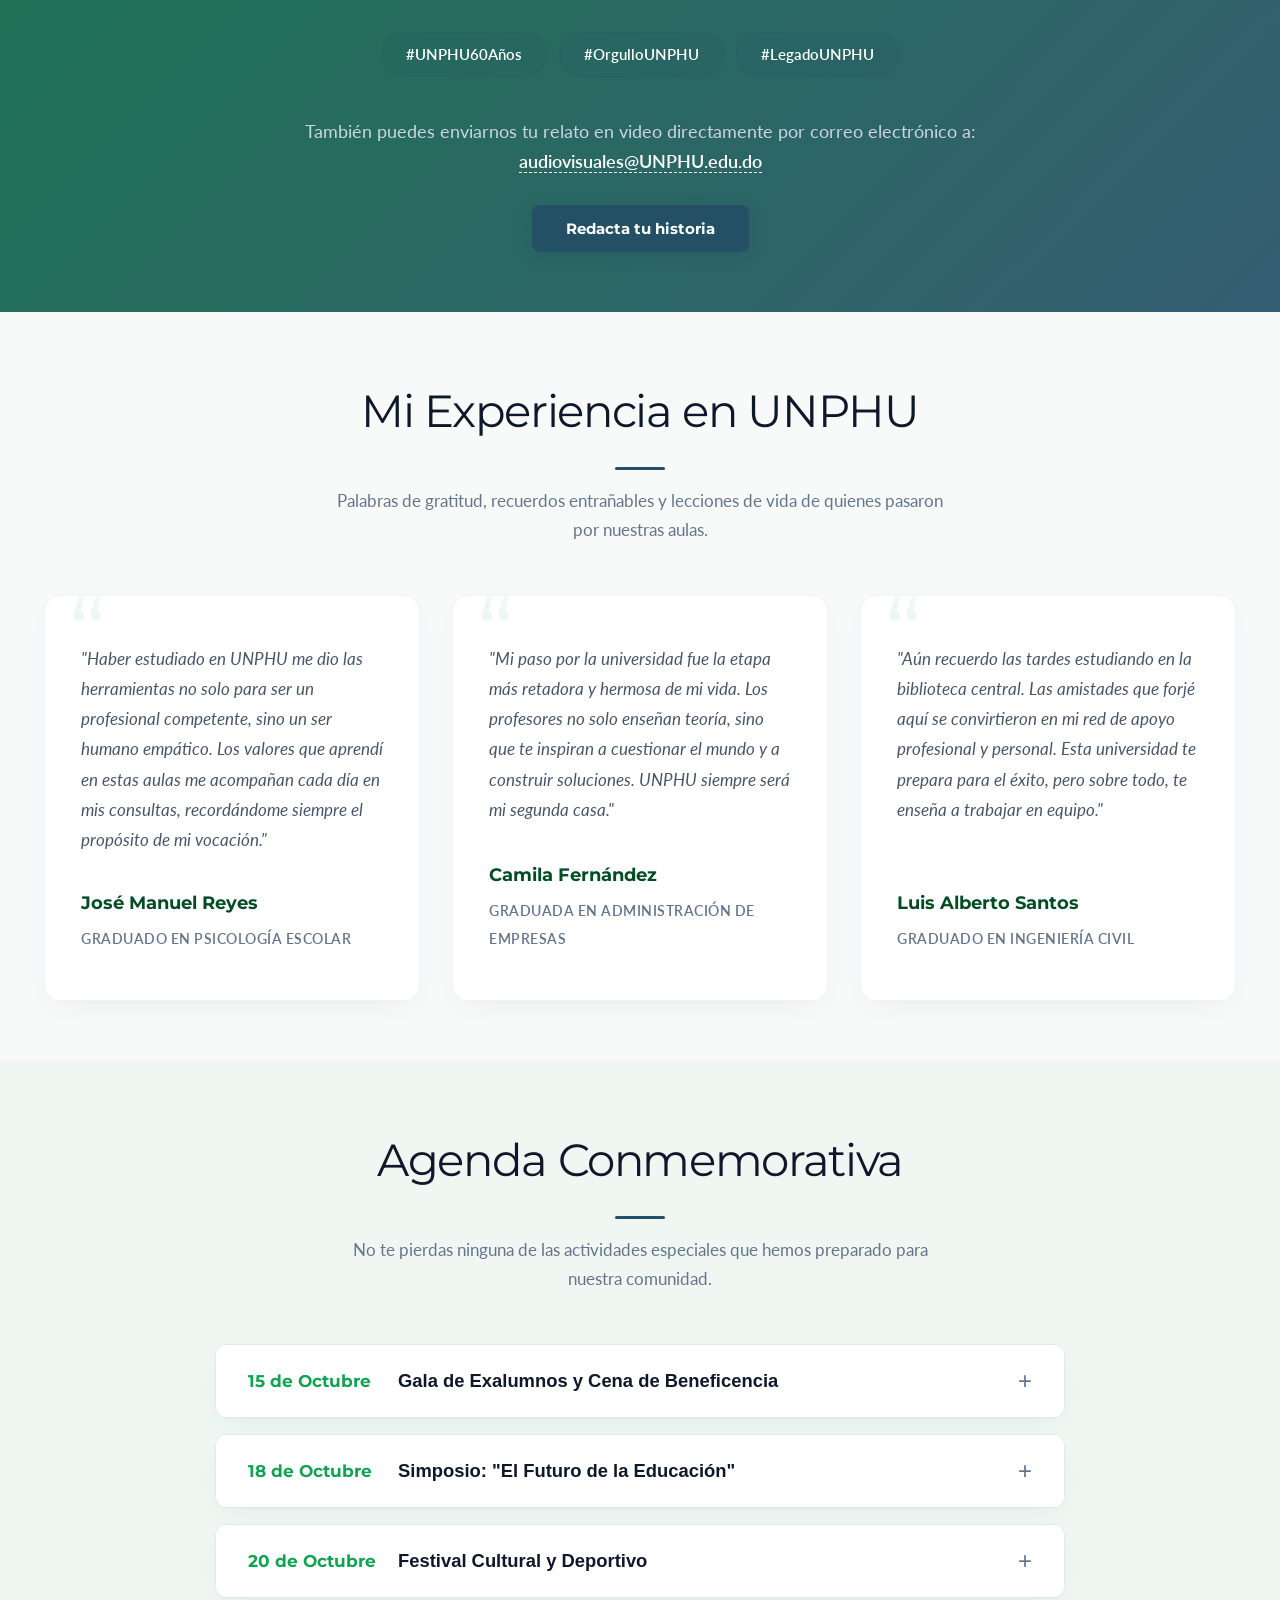
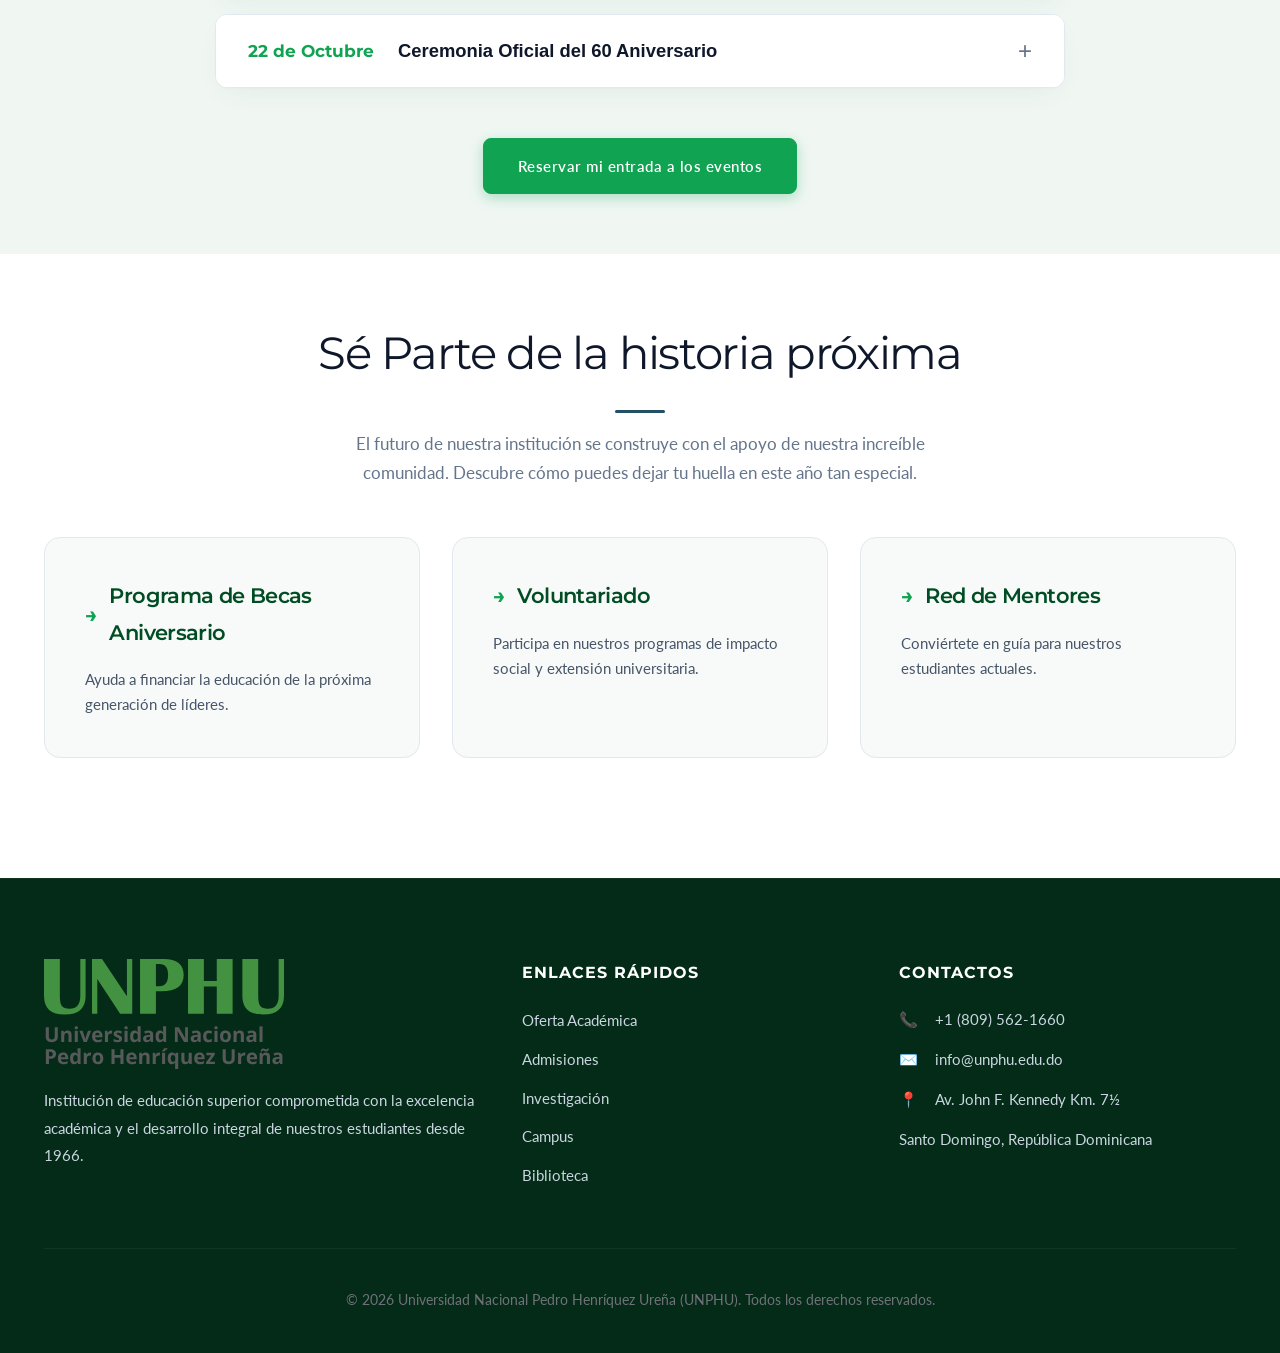
==== commit c0e93c8c: "si" ====
--- a/index.html
+++ b/index.html
@@ -50,7 +50,9 @@
             
             <div class="history-content reveal-left">
                 <h2 class="section-title">Nuestra Historia</h2>
-                <p class="section-description light">Un recorrido enmarcado por los valores verdes de UNPHU: innovación, compromiso social y crecimiento sostenible durante seis décadas.</p>
+                <div class="history-intro-box">
+                    <p class="section-description light">Un recorrido enmarcado por los valores verdes de UNPHU: innovación, compromiso social y crecimiento sostenible durante seis décadas.</p>
+                </div>
                 <p>Después de la caída, en 1961, del régimen dictatorial que marcó profundamente la historia nacional, un grupo de empresarios y académicos se unió para crear una universidad distinta: una plataforma abierta a la innovación, la inclusión y la excelencia.</p>
                 <p>Con el paso de los años, UNPHU fortaleció su identidad con programas de alta calidad, alianzas internacionales y un fuerte compromiso con la comunidad. Hoy celebramos 60 años siendo un motor de transformación, con más de 100,000 egresados y una visión clara hacia el futuro.</p>
                 <a href="assets\pdf\Brochur-Info-general-UNPHU.pdf" class="btn btn-primary history-pdf-btn" target="_blank" rel="noopener">Ver historia completa</a>
@@ -147,8 +149,8 @@
                 <p>Gracias por ser parte de este legado. El futuro es nuestro.</p>
 
                 <div class="rector-signature">
-                    <h3 class="rector-name">Dr. Antonio Valera</h3>
-                    <p class="rector-title">Rector Magnífico de UNPHU</p>
+                    <h3 class="rector-name">Arq. Miguiel Fiallo</h3>
+                    <p class="rector-title">Rector Magnífico de la UNPHU</p>
                 </div>
             </div>
         </div>
--- a/css/style.css
+++ b/css/style.css
@@ -184,6 +184,8 @@
 .history-card h3 { margin-bottom: 16px; font-size: 1.8rem; color: #f8faf9; }
 .history-card p { color: rgba(0, 0, 0, 0.86); line-height: 1.8; }
 .history-content p { color: rgba(0, 0, 0, 0.92); font-size: 1.05rem; line-height: 1.8; margin-bottom: 24px; }
+.history-intro-box { background-color: rgba(200, 210, 210, 0.35); padding: 24px 32px; border-radius: 32px; margin-bottom: 24px; box-shadow: inset 0 2px 8px rgba(0, 0, 0, 0.04); }
+.history-intro-box .section-description.light { margin: 0; color: #4a5568; text-align: left; max-width: 100%; }
 .history-stats-grid { display: grid; grid-template-columns: repeat(3, minmax(0, 1fr)); gap: 18px; margin-top: 16px; }
 
 @media (max-width: 1024px) {
@@ -200,8 +202,9 @@
     .history-intro .section-title { color: var(--primary); }
     .history-intro .section-description.light { color: var(--primary-dark); }
     .history-intro p { color: var(--text-dark); }
-    .history-intro .history-pdf-btn { background-color: var(--primary); color: white; border-color: transparent; }
+    .history-intro .history-pdf-btn { background-color: var(--primary); color: white; border-color: transparent; align-self: center; }
     .history-intro .history-pdf-btn:hover { background-color: var(--primary-dark); }
+    .history-content { display: flex; flex-direction: column; align-items: center; text-align: center; }
 }
 
 .section-title { text-align: center; font-size: 2.8rem; font-weight: 400; margin-bottom: 16px; position: relative; padding-bottom: 20px; }
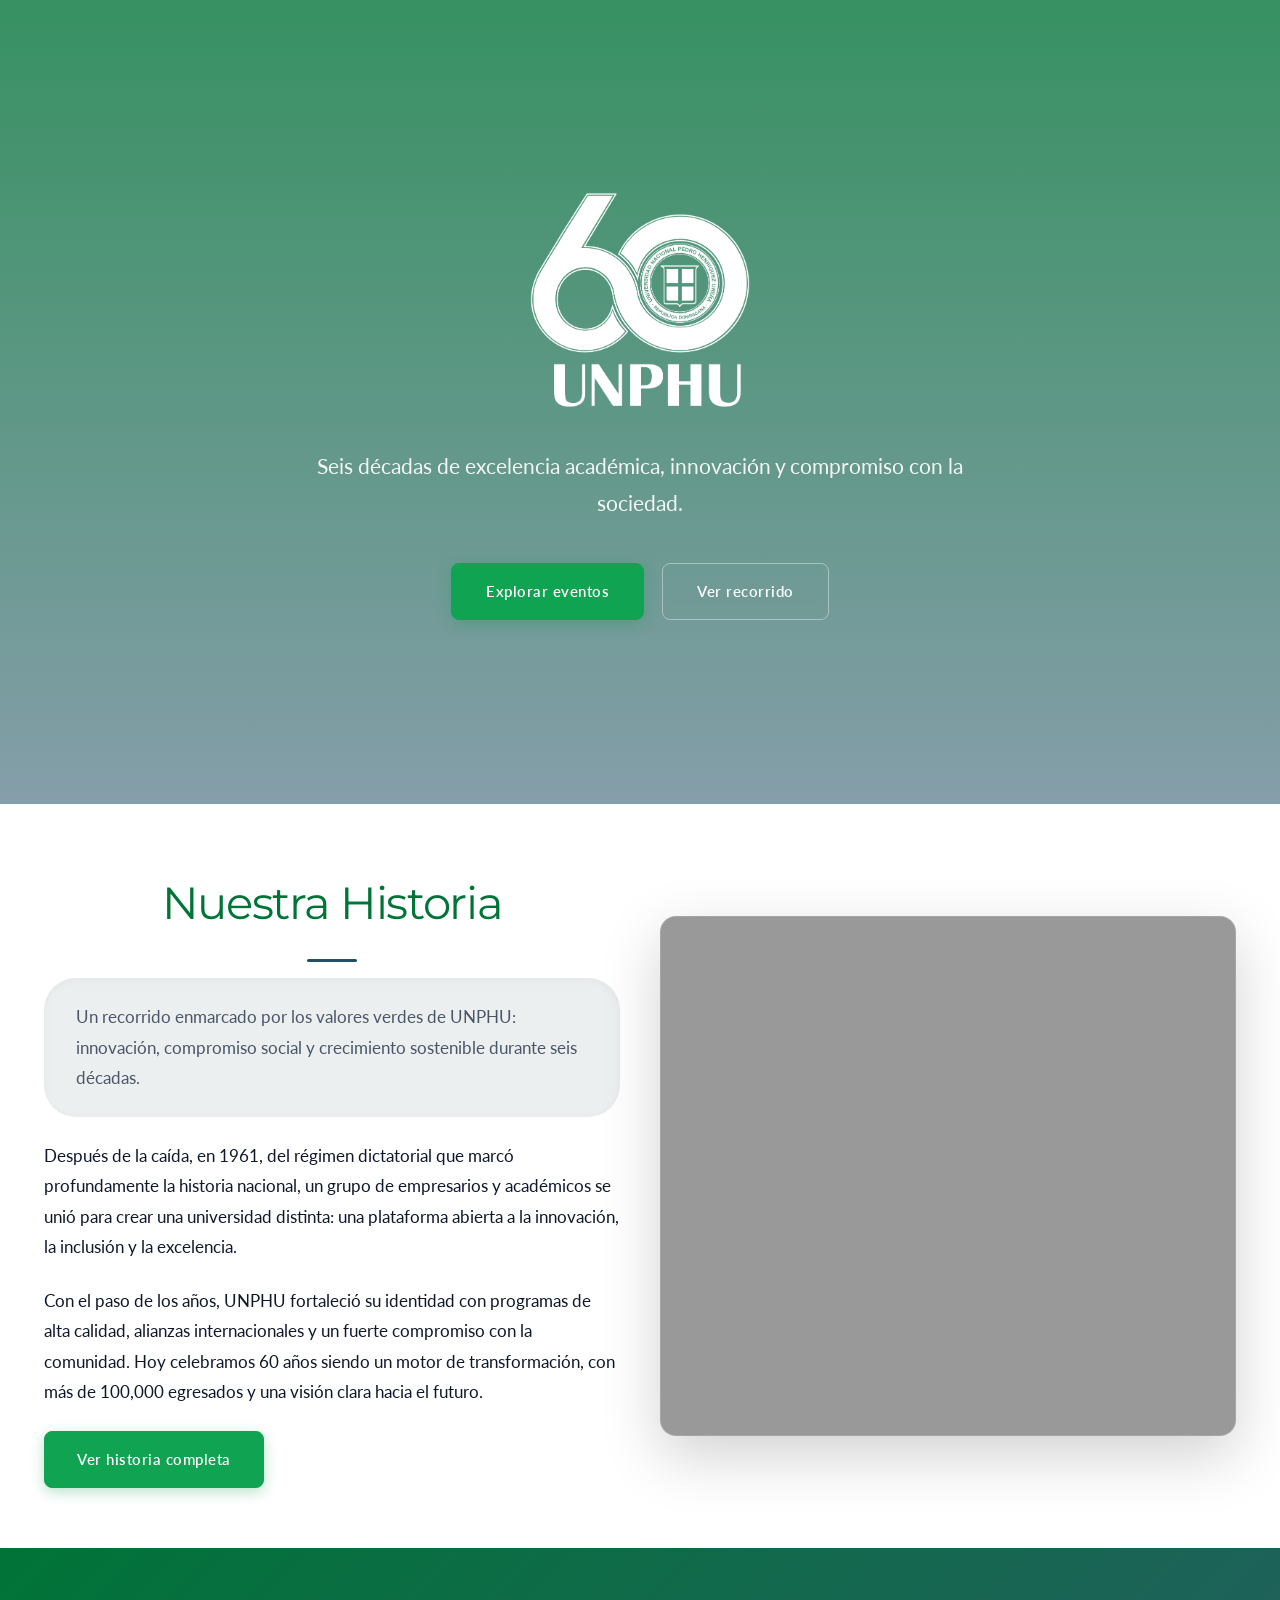
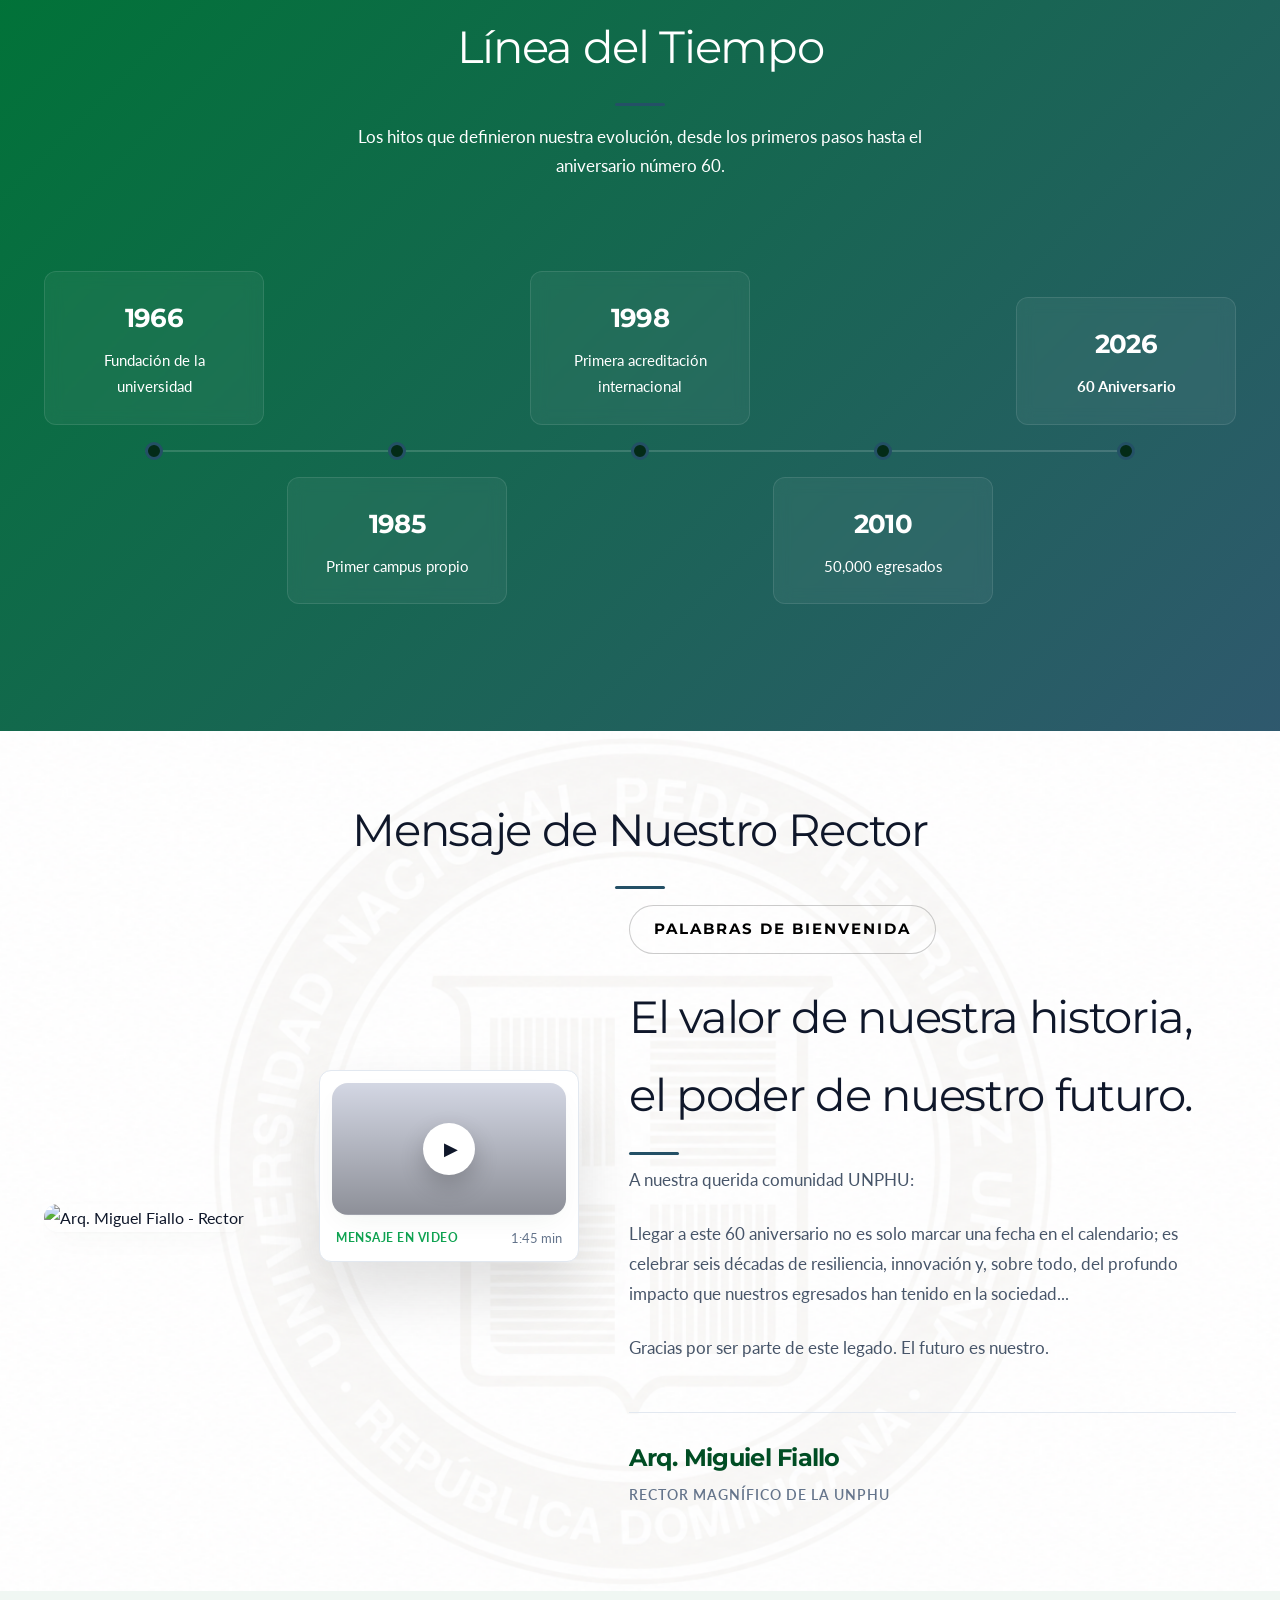
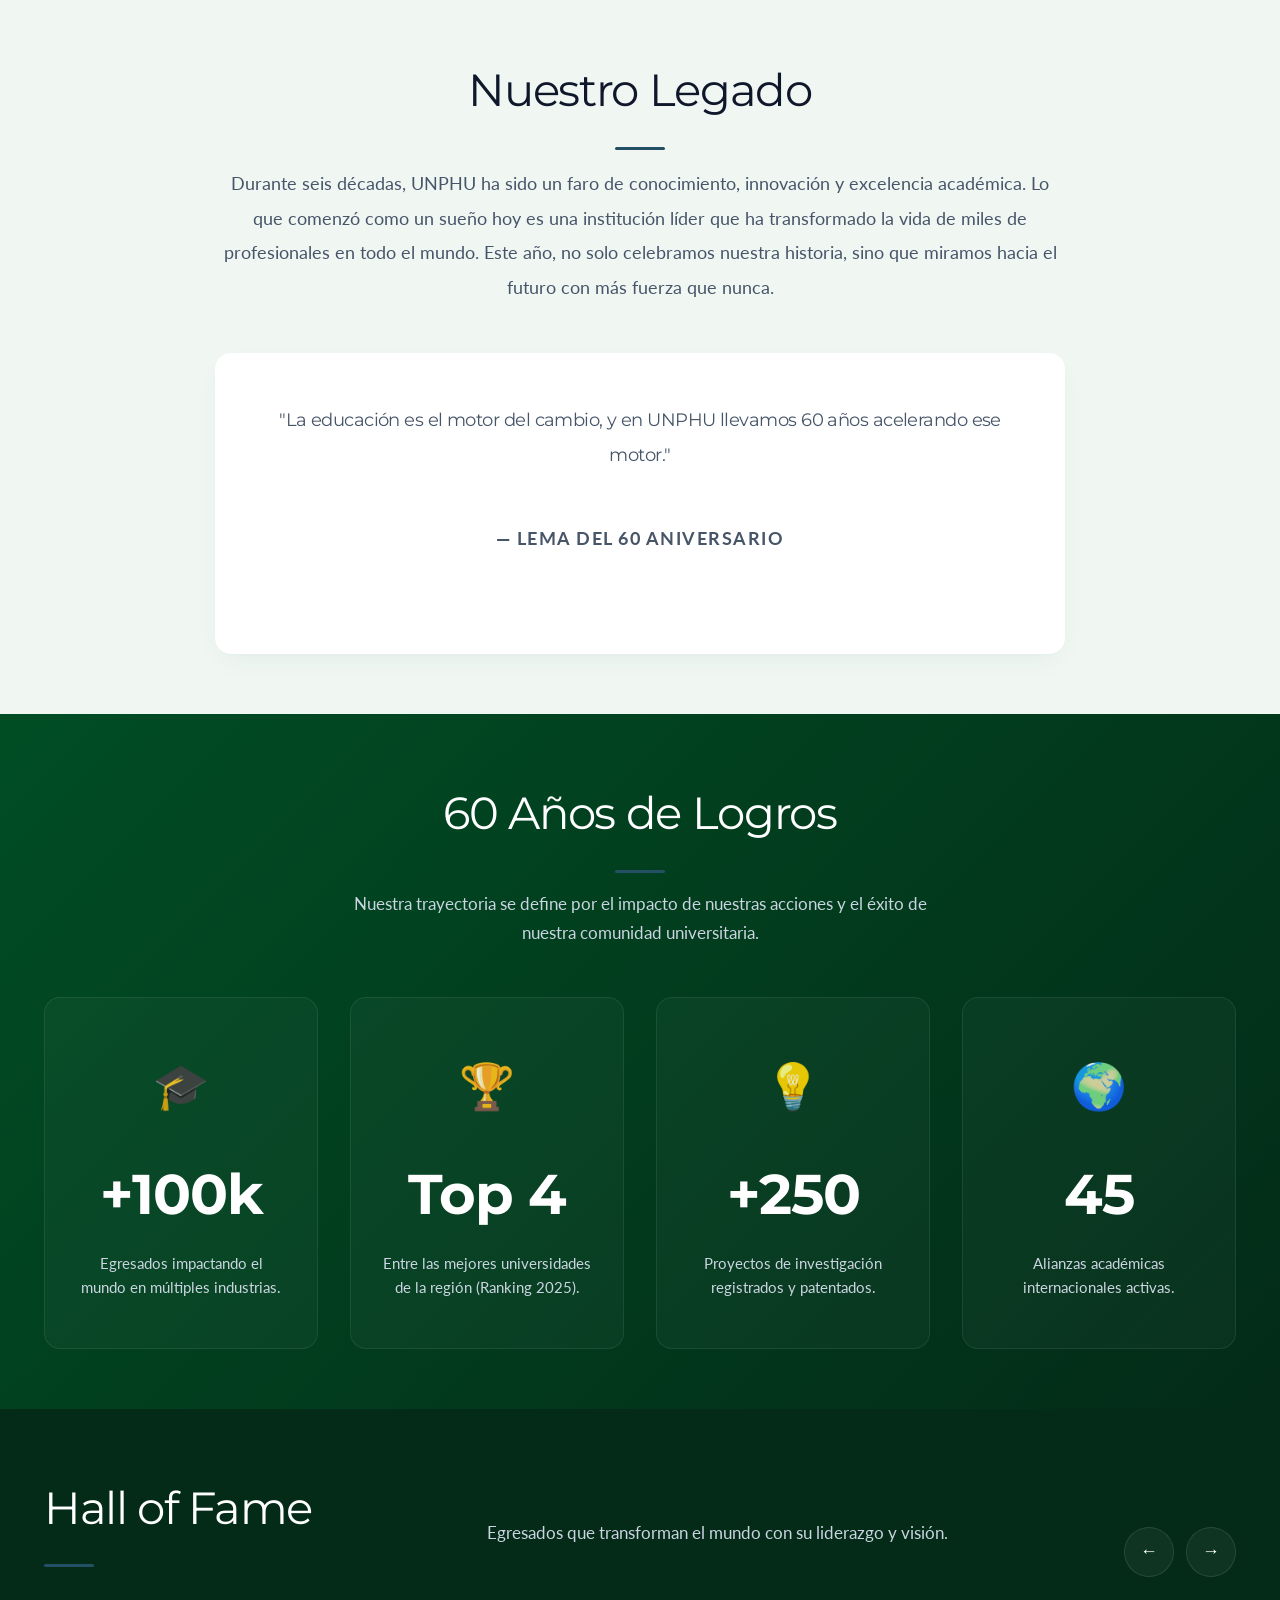
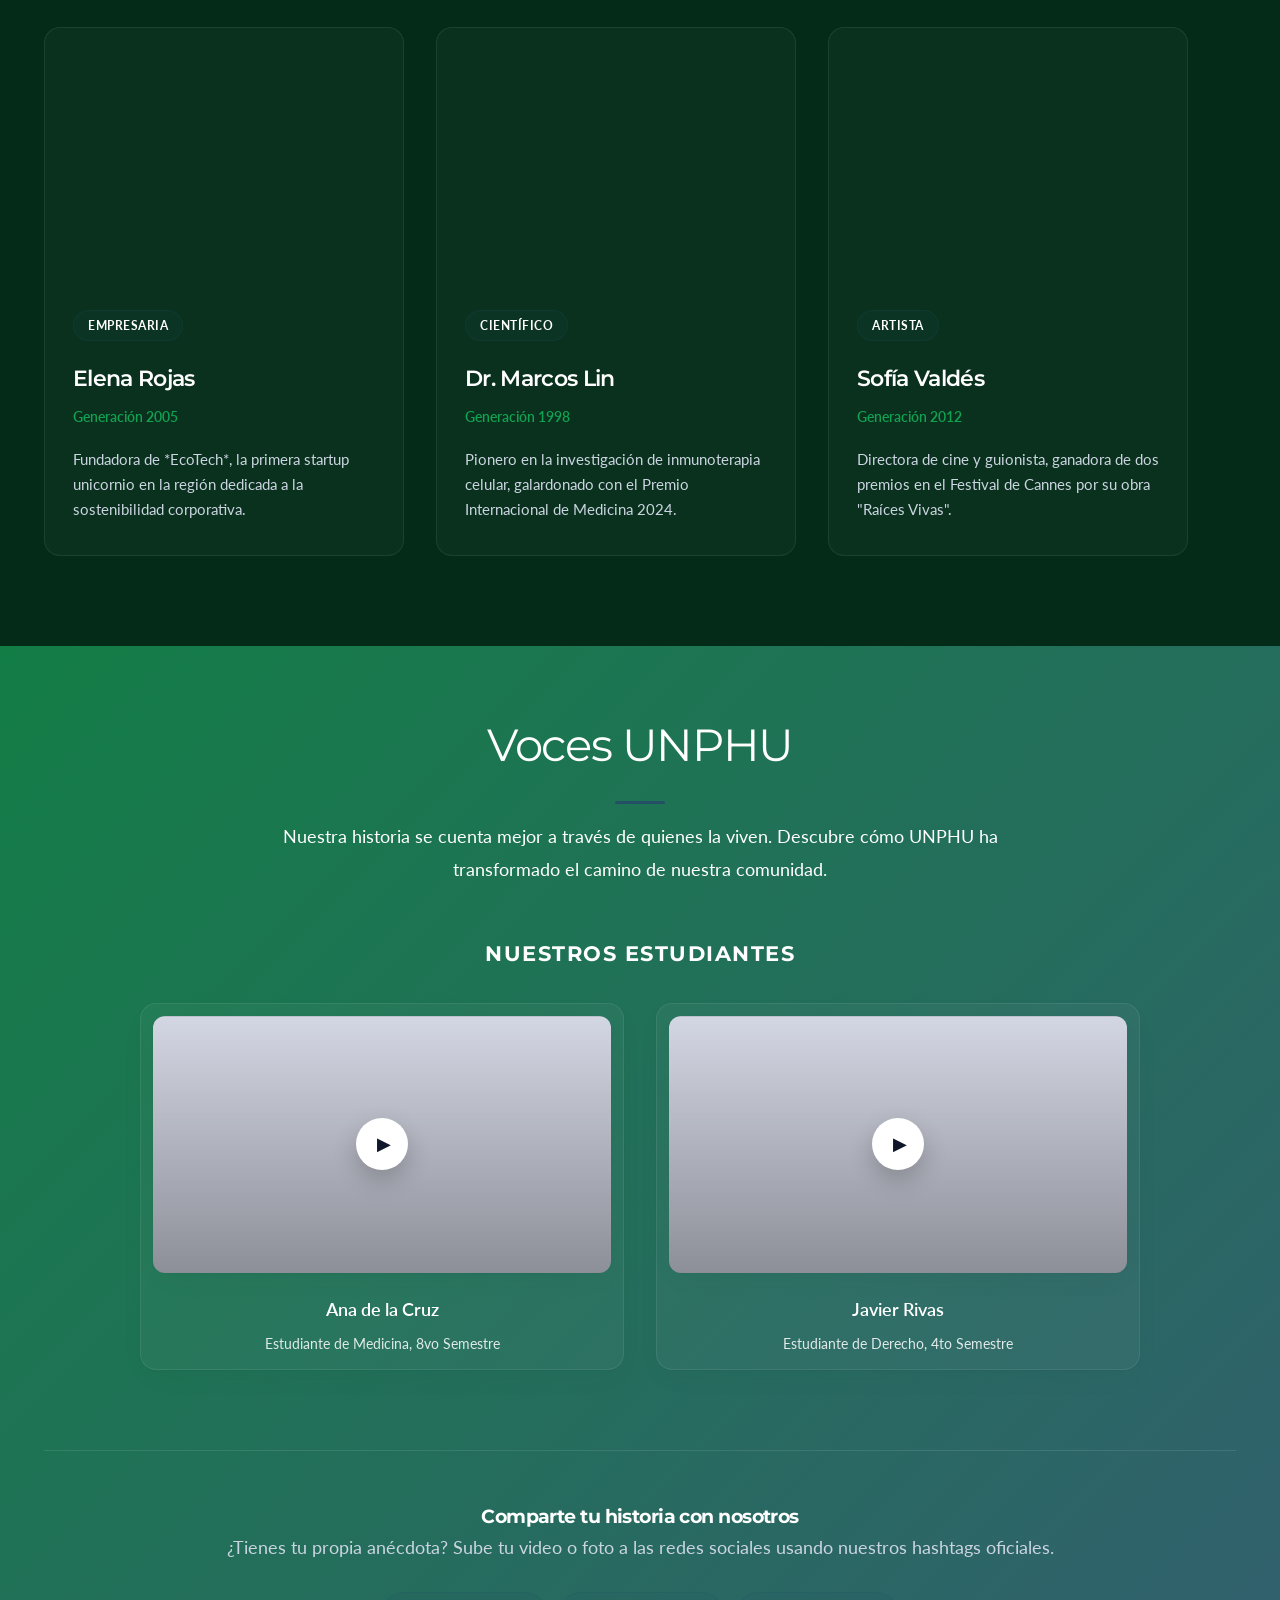
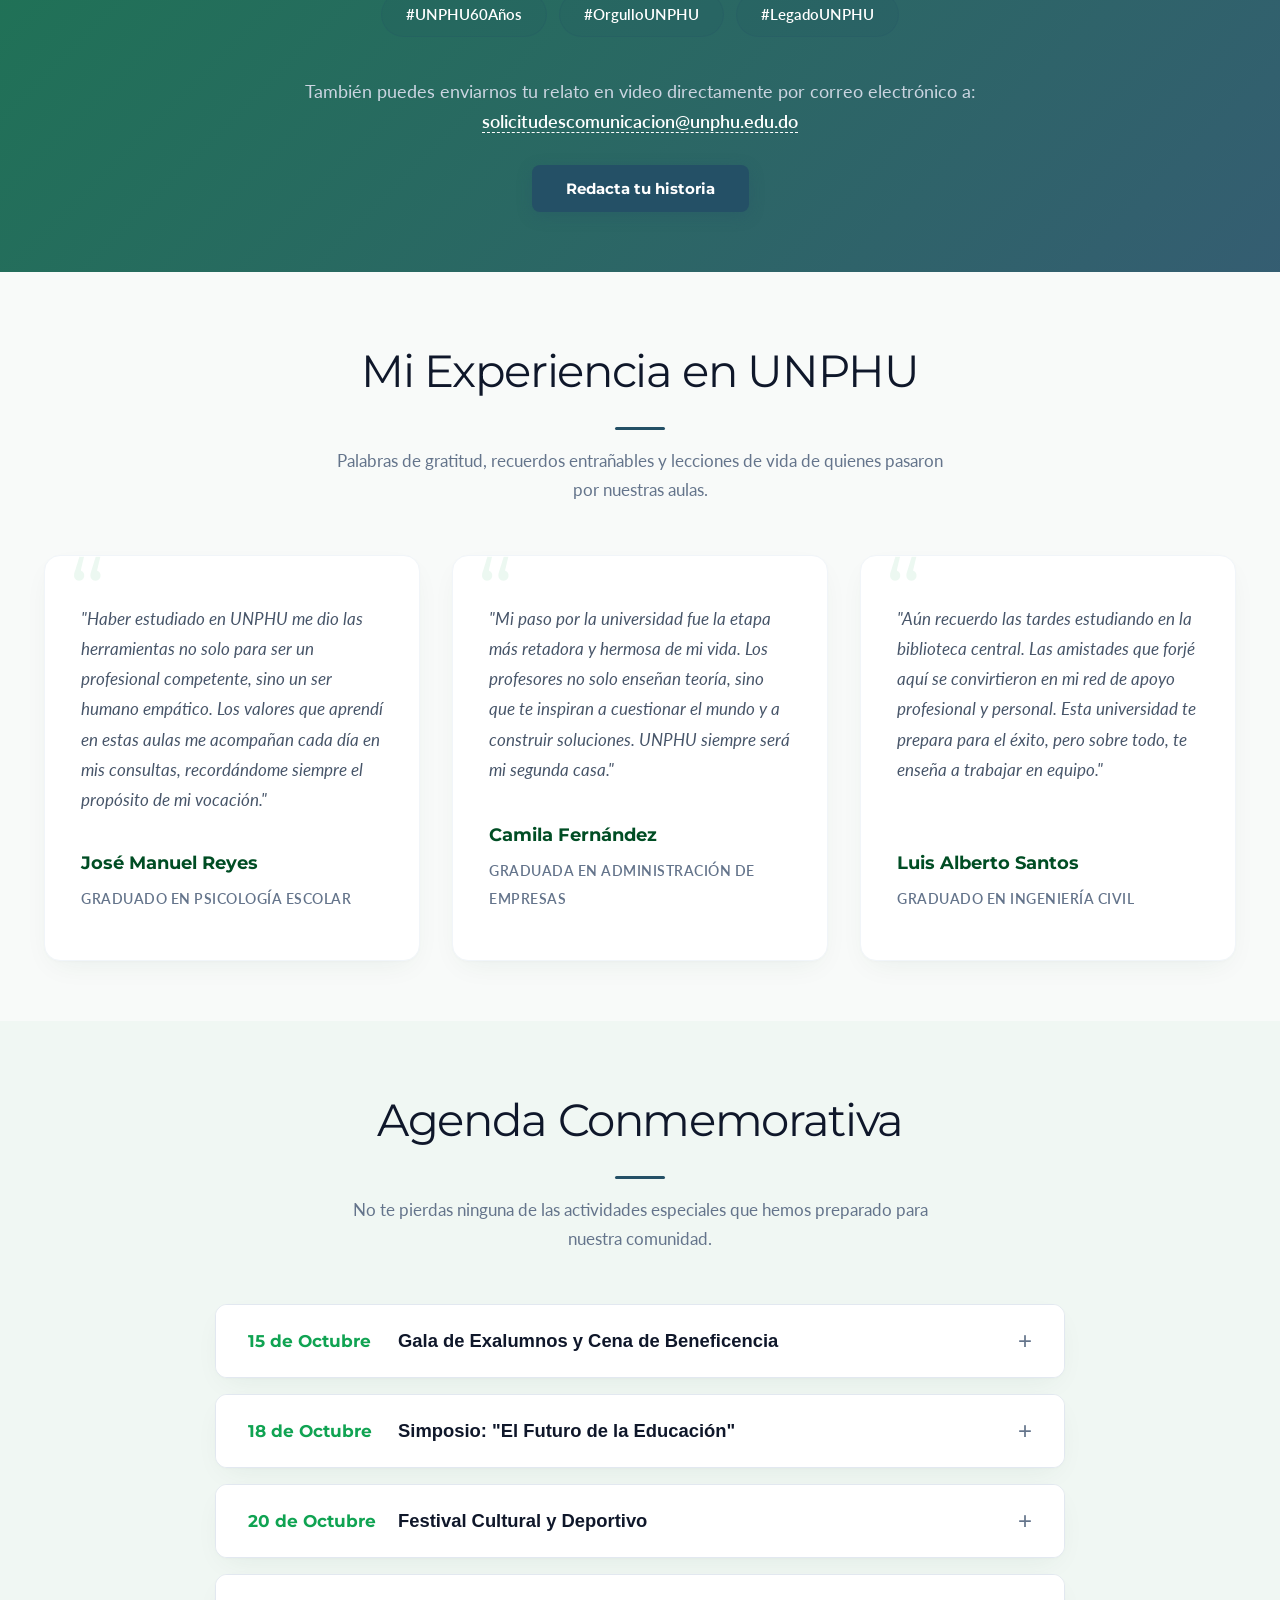
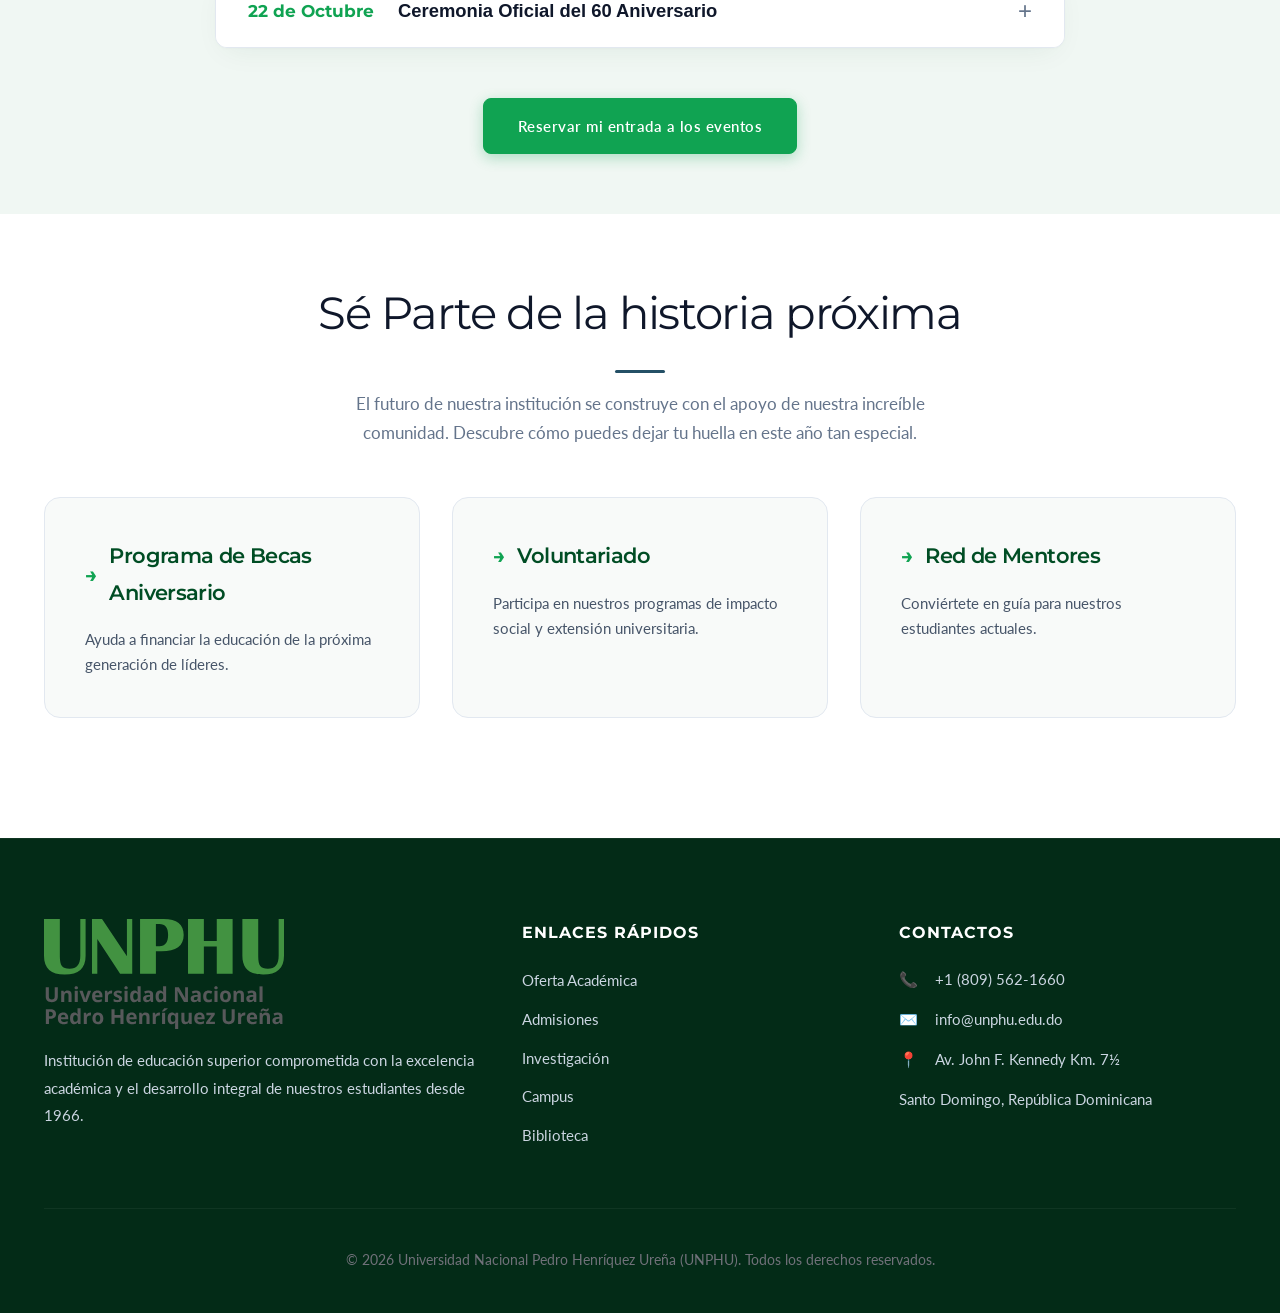
==== commit 6f27dc13: "Mejoras visuaes" ====
--- a/index.html
+++ b/index.html
@@ -358,7 +358,7 @@
                 <div class="alternative-share">
                     <p class="alternative-share-text">
                         También puedes enviarnos tu relato en video directamente por correo electrónico a: <br>
-                        <a href="mailto:audiovisuales@UNPHU.edu.do?subject=Anécdota 60 Aniversario UNPHU" class="mailto-link">audiovisuales@UNPHU.edu.do</a>
+                        <a href="mailto:solicitudescomunicacion@unphu.edu.do?subject=Anécdota 60 Aniversario UNPHU" class="mailto-link">solicitudescomunicacion@unphu.edu.do</a>
                     </p>
                     <button id="openStoryModal" class="btn-share-story">Redacta tu historia</button>
                 </div>
--- a/css/style.css
+++ b/css/style.css
@@ -127,7 +127,7 @@
     z-index: 1;
 }
 .hero-content { max-width: 900px; padding: 0 24px; position: relative; z-index: 2; }
-.badge-60 { display: inline-block; border: 1px solid rgba(255,255,255,0.2); color: var(--text-light); background-color: rgba(255,255,255,0.08); padding: 10px 24px; font-weight: 700; text-transform: uppercase; letter-spacing: 2px; margin-bottom: 24px; font-size: 0.95rem; border-radius: 999px; font-family: 'Montserrat', sans-serif; }
+.badge-60 { display: inline-block; border: 1px solid rgba(0, 0, 0, 0.2); color: black; background-color: rgba(255,255,255,0.08); padding: 10px 24px; font-weight: 700; text-transform: uppercase; letter-spacing: 2px; margin-bottom: 24px; font-size: 0.95rem; border-radius: 999px; font-family: 'Montserrat', sans-serif; }
 .hero-landing h1 { font-size: clamp(3rem, 5vw, 5.2rem); margin-bottom: 26px; line-height: 1.02; font-weight: 700; }
 .hero-highlight { color: var(--text-light); }
 .hero-subtitle { font-size: 1.3rem; margin-bottom: 42px; color: rgba(255,255,255,0.92); max-width: 720px; margin-left: auto; margin-right: auto; }
@@ -245,29 +245,16 @@
 .rector-message {
     position: relative;
     overflow: hidden;
-    padding: 80px 0;
-    background-image: linear-gradient(180deg, rgba(255,255,255,0.45), rgba(242, 250, 246, 0.45)), url('../images/gallery/Sobre-9x12-60-aniversario_page-0001.jpg');
-    background-size: cover;
-    background-position: center;
+    background-image: url('../images/gallery/selloUnphu.png');
+    background-position: center center;
     background-repeat: no-repeat;
-    color: var(--text-dark);
-}
-.rector-message::before {
-    content: '';
-    position: absolute;
-    inset: 0;
-    background: rgba(255,255,255,0.25);
-    z-index: 0;
-}
-.rector-message .container {
-    position: relative;
-    z-index: 1;
+    background-size: 2000px;
 }
 .rector-grid { display: grid; grid-template-columns: 1fr 1.2fr; gap: 80px; align-items: center; }
 .rector-media { position: relative; }
 .rector-photo { width: 100%; border-radius: var(--radius-lg); box-shadow: var(--shadow-smooth); object-fit: cover; aspect-ratio: 4/5; }
 .rector-video-card { position: absolute; bottom: -30px; right: -30px; width: 260px; background: white; border-radius: var(--radius-md); padding: 12px; box-shadow: 0 30px 60px rgba(0,0,0,0.12); border: 1px solid var(--border-color); display: flex; flex-direction: column; gap: 12px; }
-.bg-rector-video { background-image: linear-gradient(rgba(0,0,0,0.1), rgba(0,0,0,0.4)), url('https://images.unsplash.com/photo-1522202176988-66273c2fd55f?auto=format&fit=crop&w=400&q=80'); aspect-ratio: 16/9; border-radius: var(--radius-sm); }
+.bg-rector-video { background-image: linear-gradient(rgba(0,0,0,0.1), rgba(0,0,0,0.4)), url('../images/gallery/Arq-Miguel-Fiallo-Rector.jpg'); background-repeat: no-repeat; background-size: cover; background-position: center; aspect-ratio: 16/9; border-radius: var(--radius-sm); }
 .rector-video-info { display: flex; justify-content: space-between; align-items: center; padding: 0 4px; }
 .video-badge { font-size: 0.75rem; font-weight: 700; color: var(--primary-light); text-transform: uppercase; letter-spacing: 0.5px; }
 .rector-video-info p { font-size: 0.8rem; color: var(--text-muted); margin: 0; }
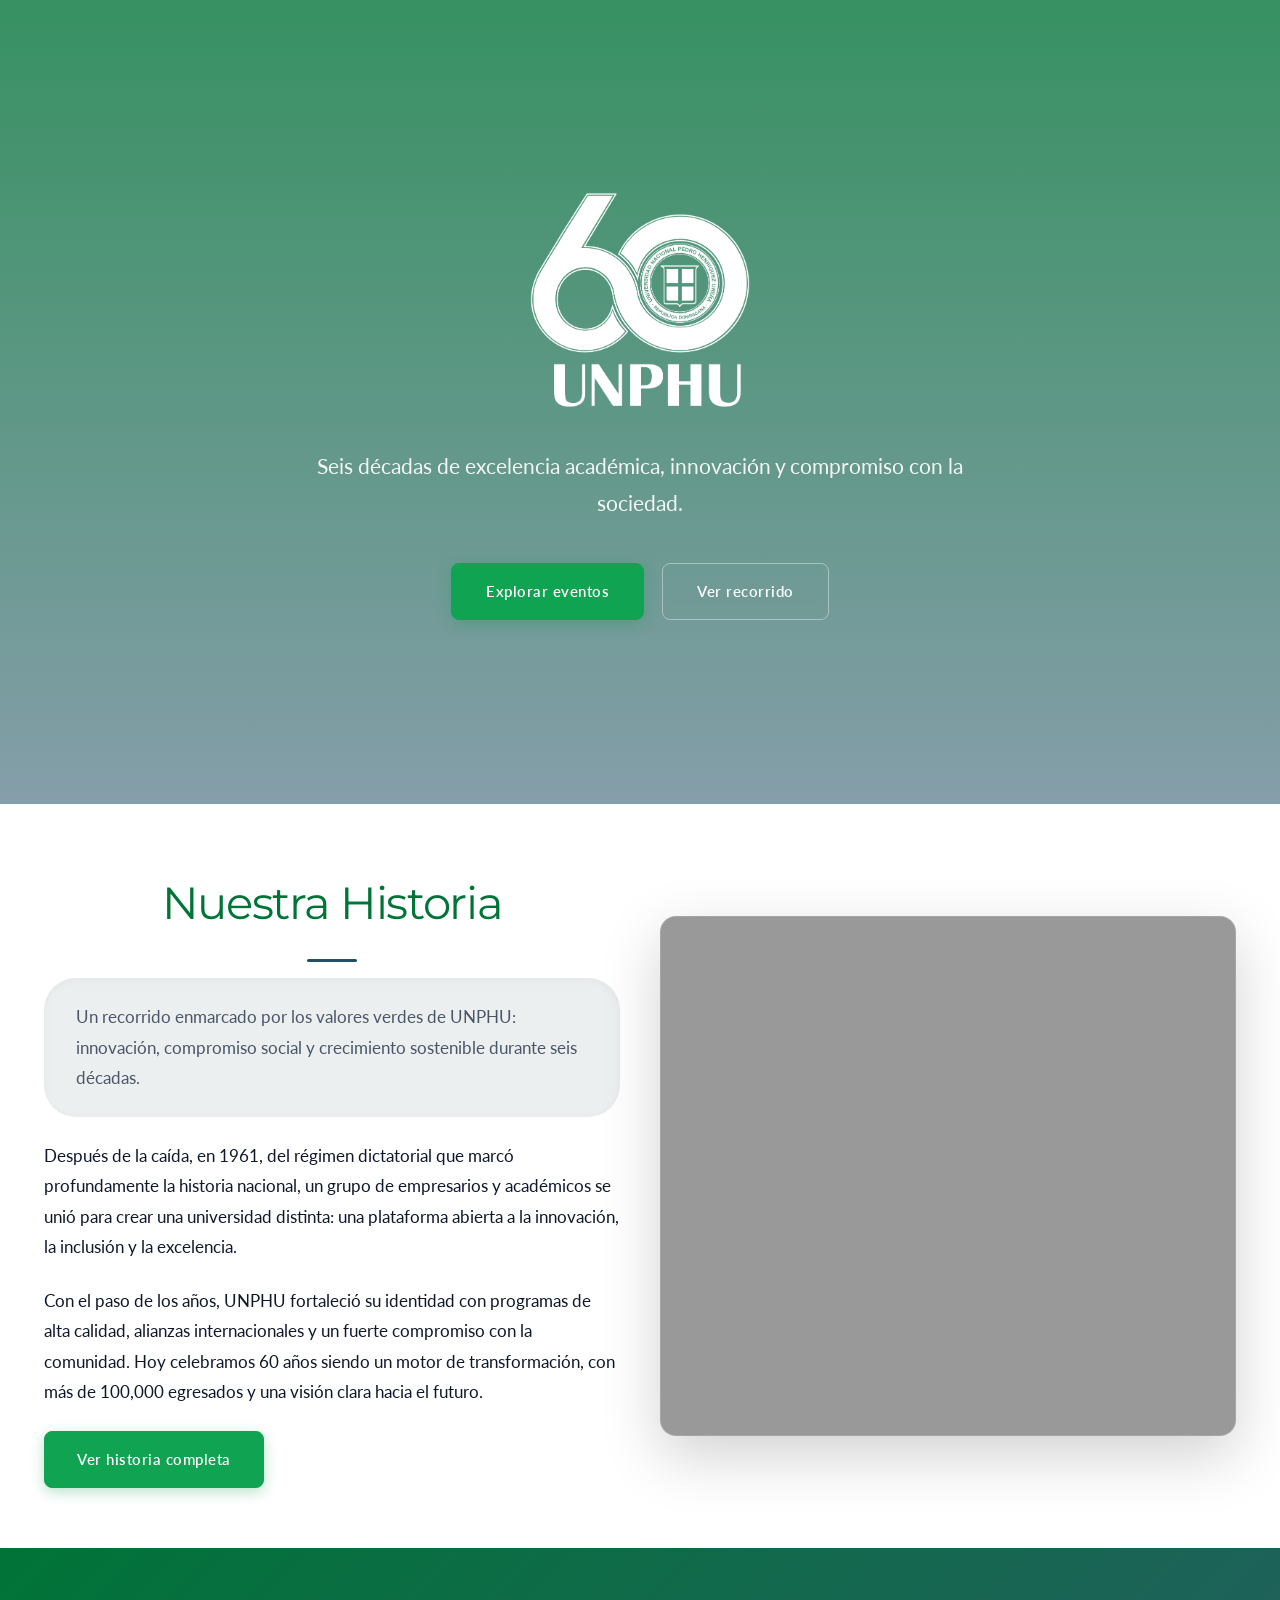
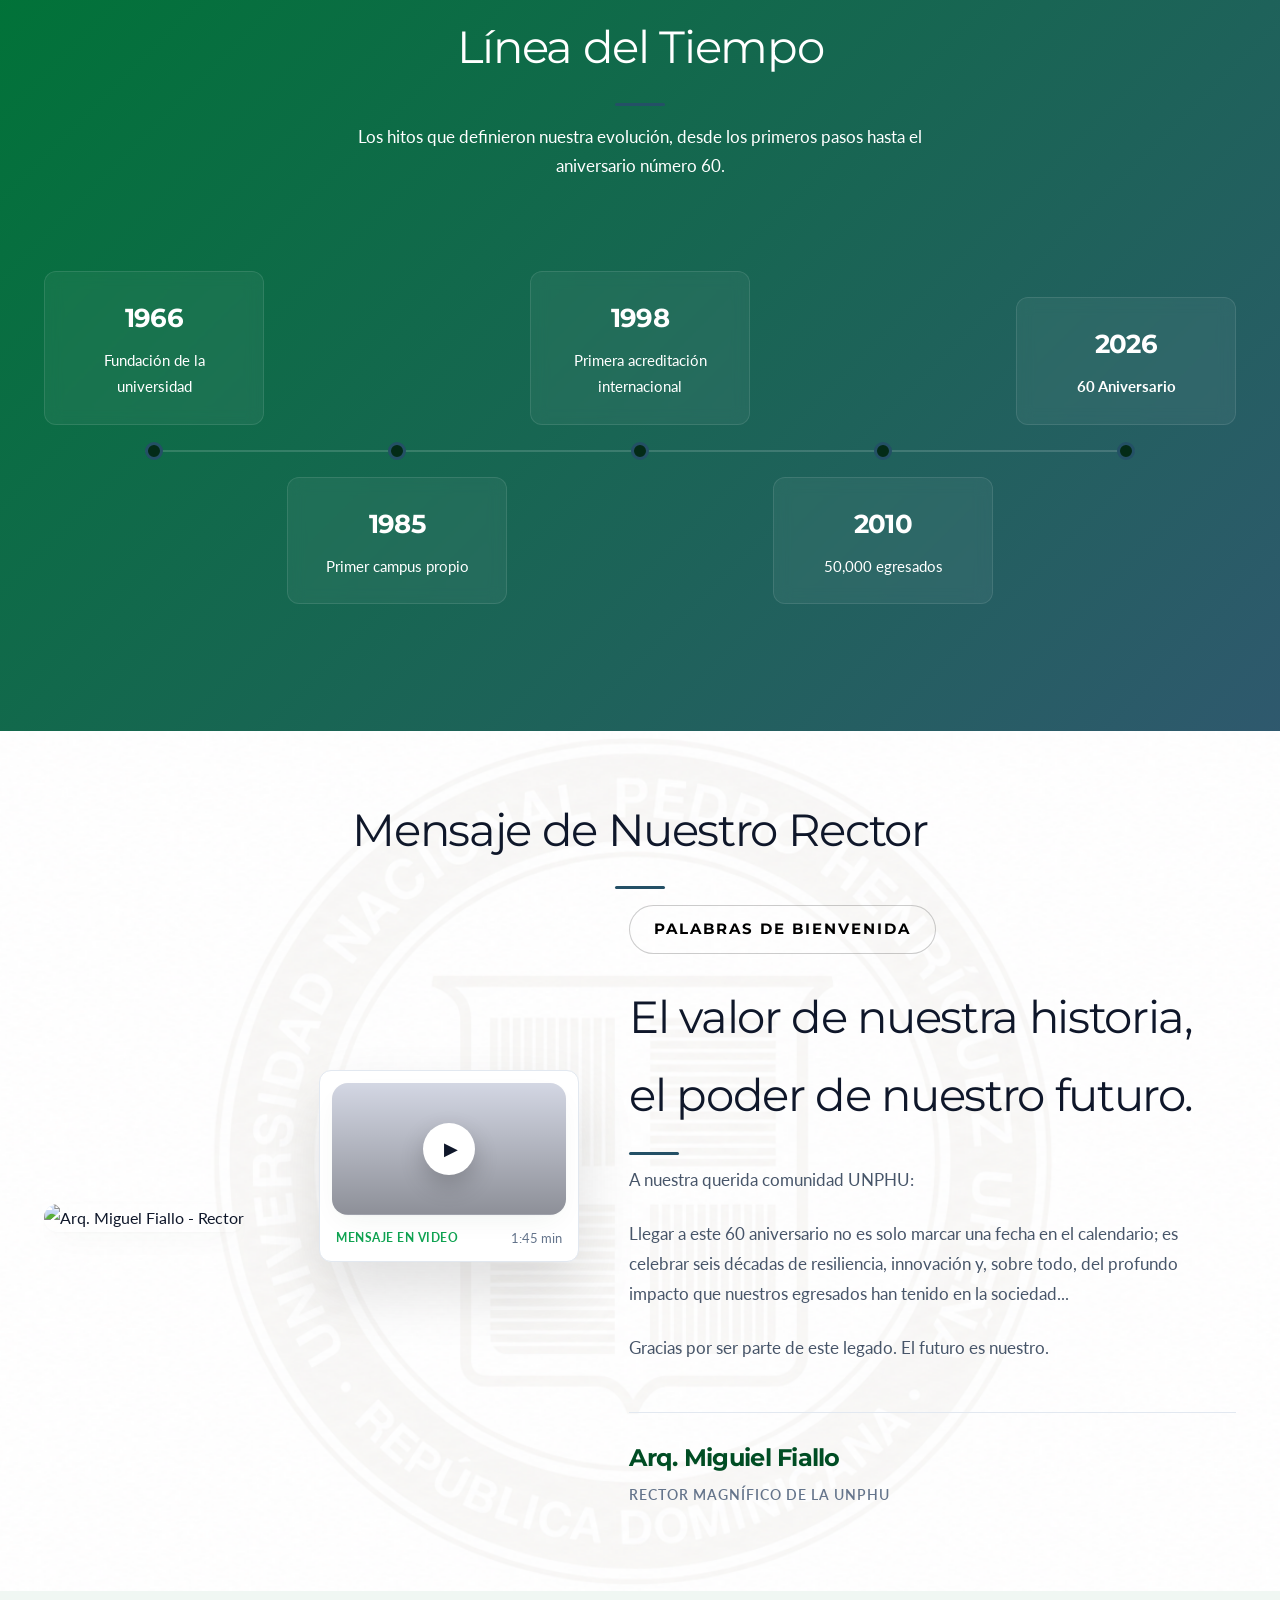
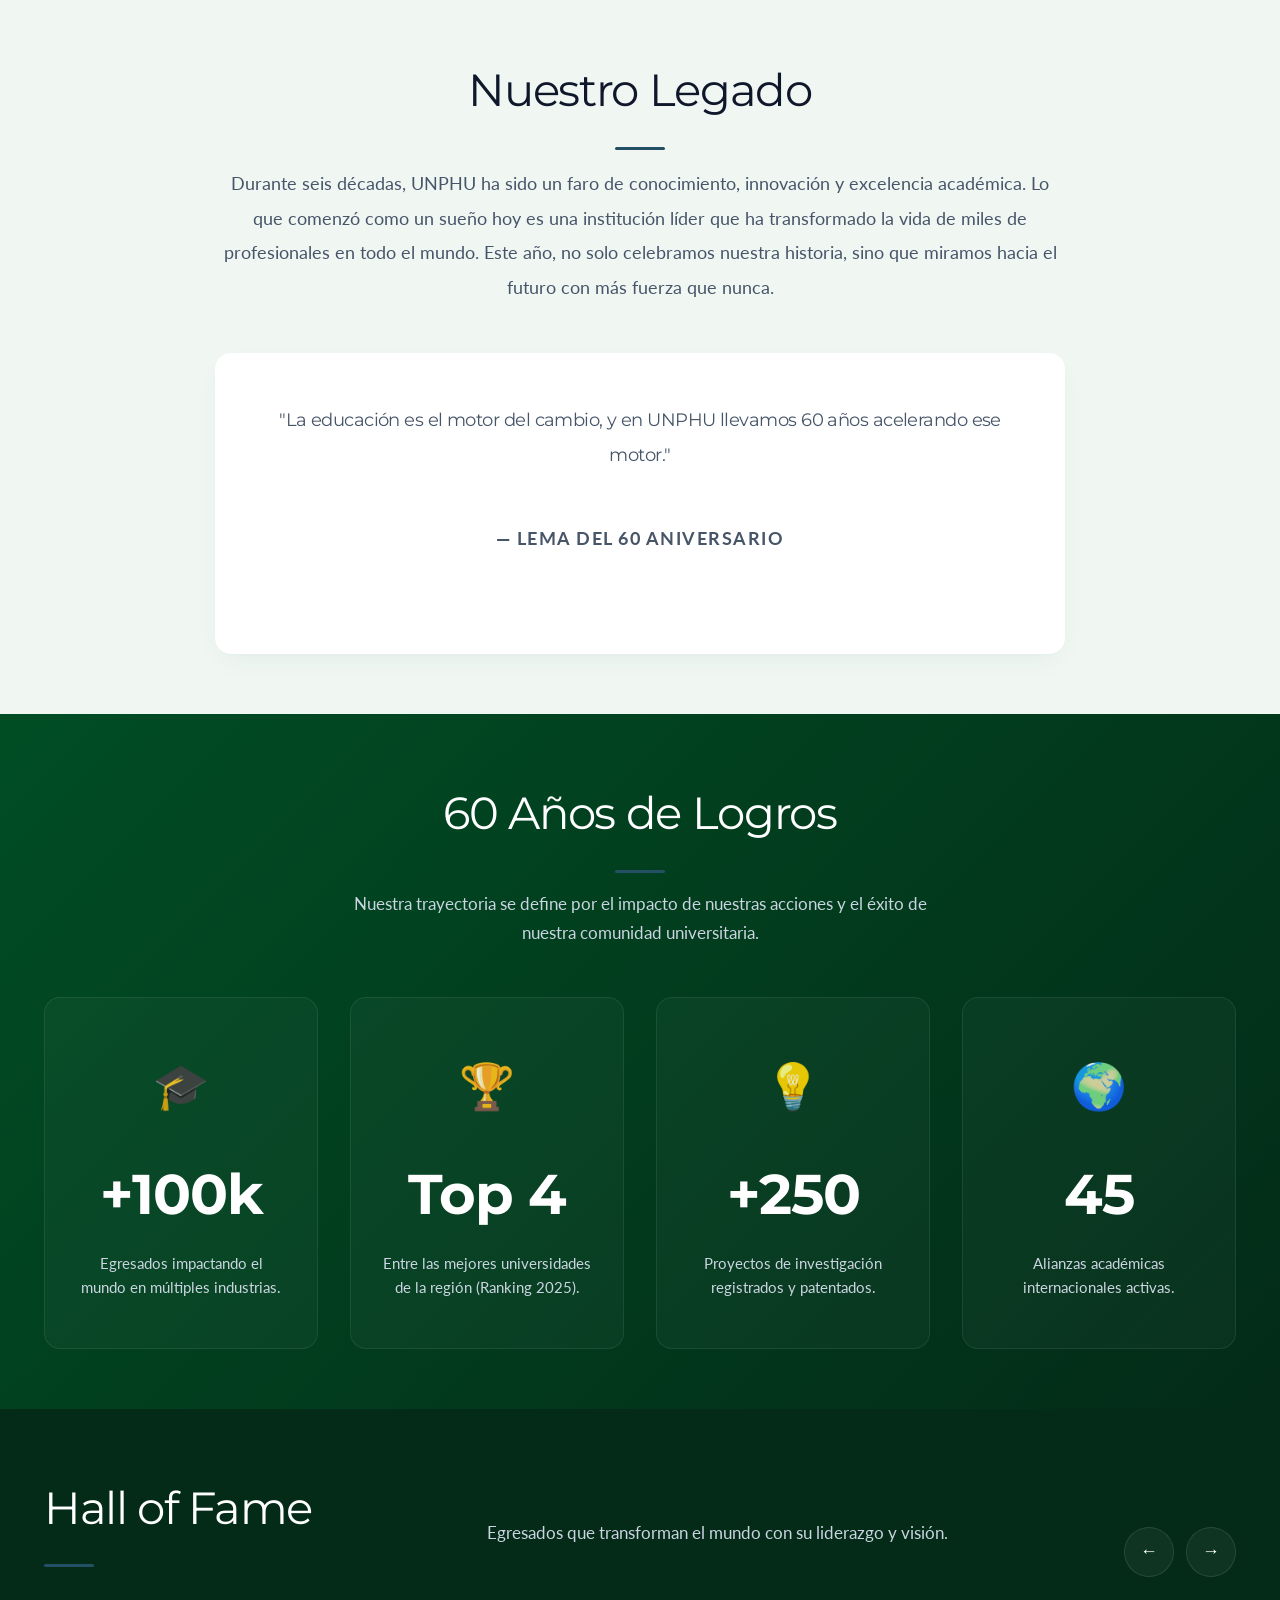
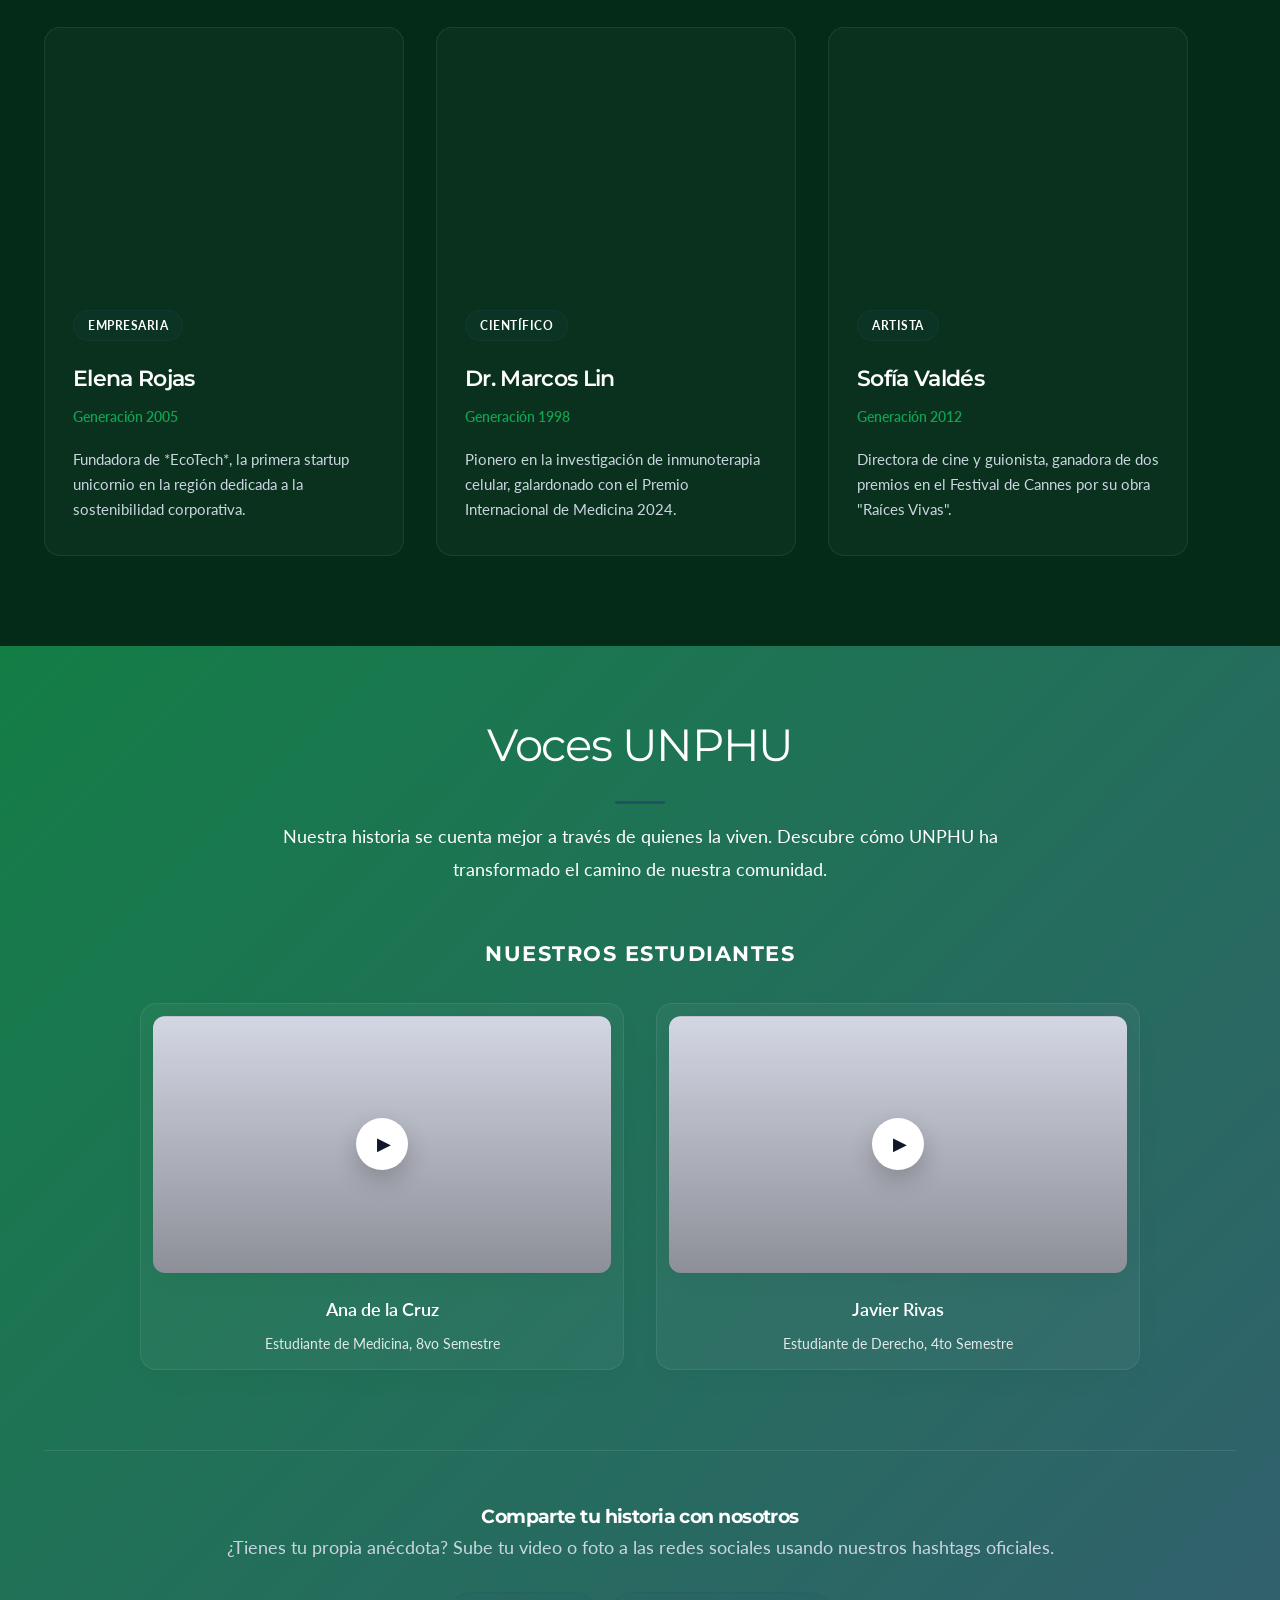
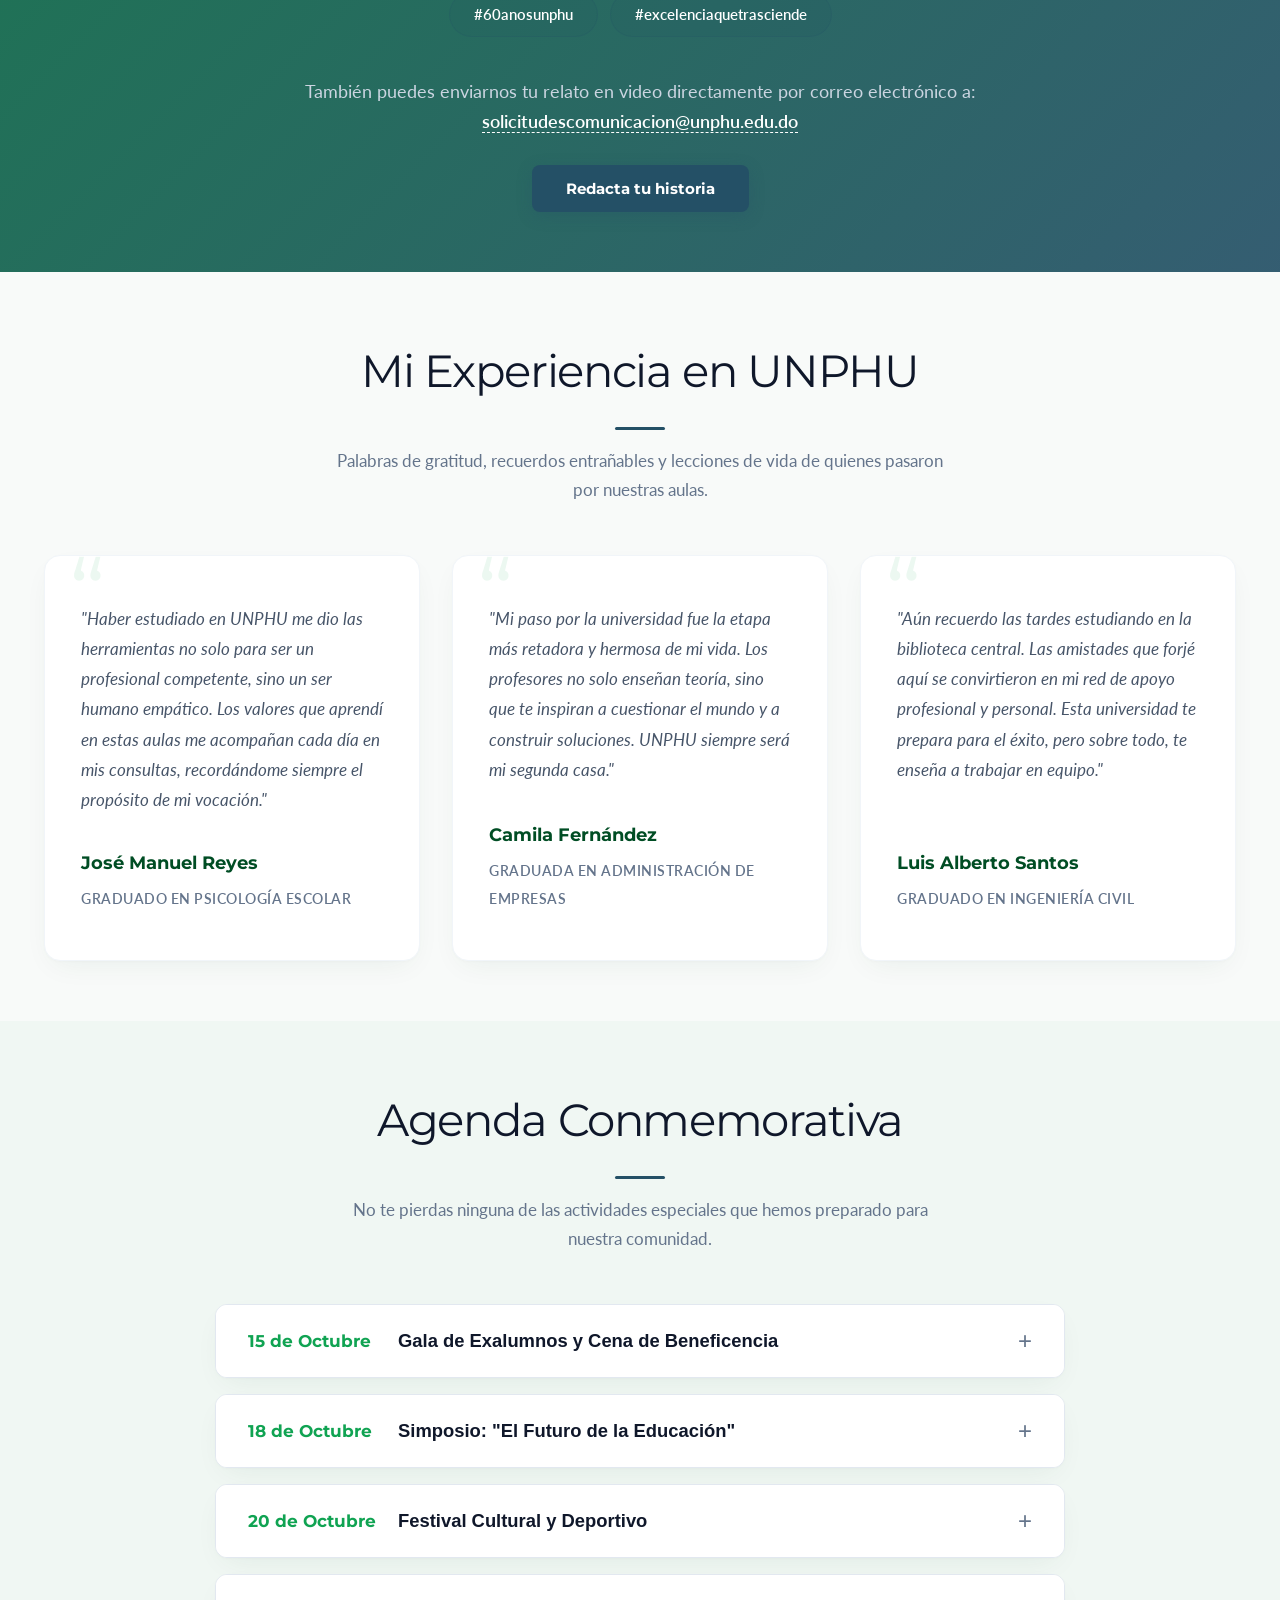
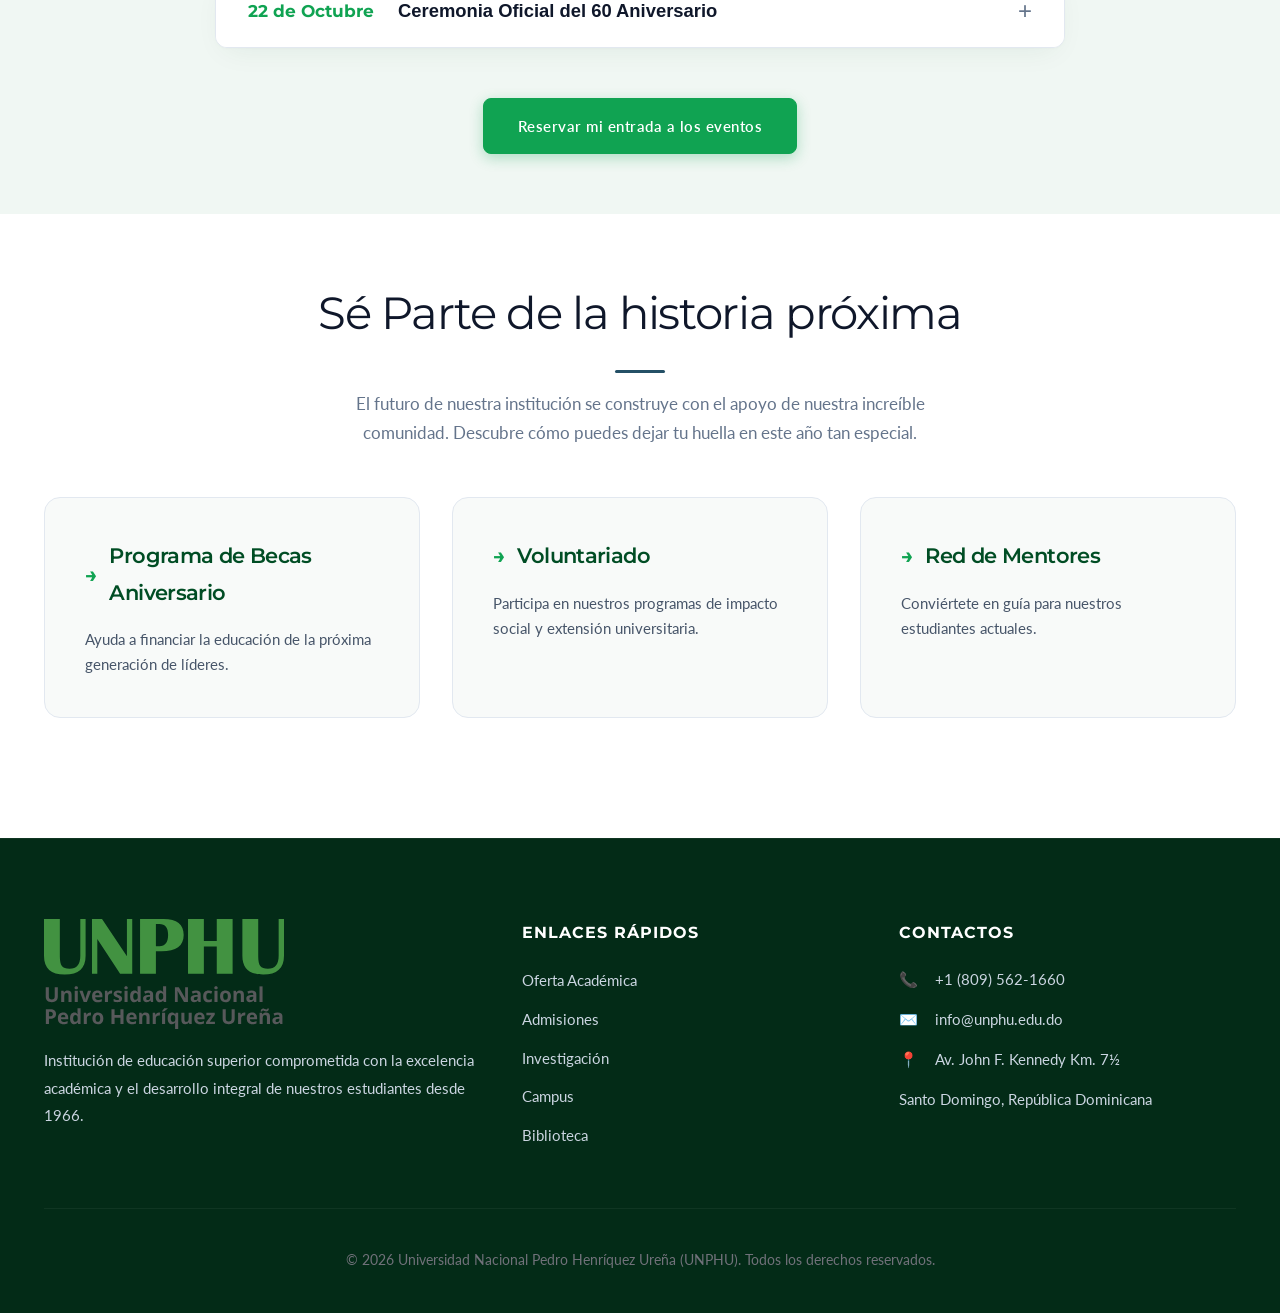
==== commit 7a0e08b5: "Actualizaciones de # y COrreo" ====
--- a/index.html
+++ b/index.html
@@ -350,9 +350,8 @@
                 <p>¿Tienes tu propia anécdota? Sube tu video o foto a las redes sociales usando nuestros hashtags oficiales.</p>
                 
                 <div class="hashtags">
-                    <span class="hashtag">#UNPHU60Años</span>
-                    <span class="hashtag">#OrgulloUNPHU</span>
-                    <span class="hashtag">#LegadoUNPHU</span>
+                    <span class="hashtag">#60anosunphu</span>
+                    <span class="hashtag">#excelenciaquetrasciende</span>
                 </div>
 
                 <div class="alternative-share">
